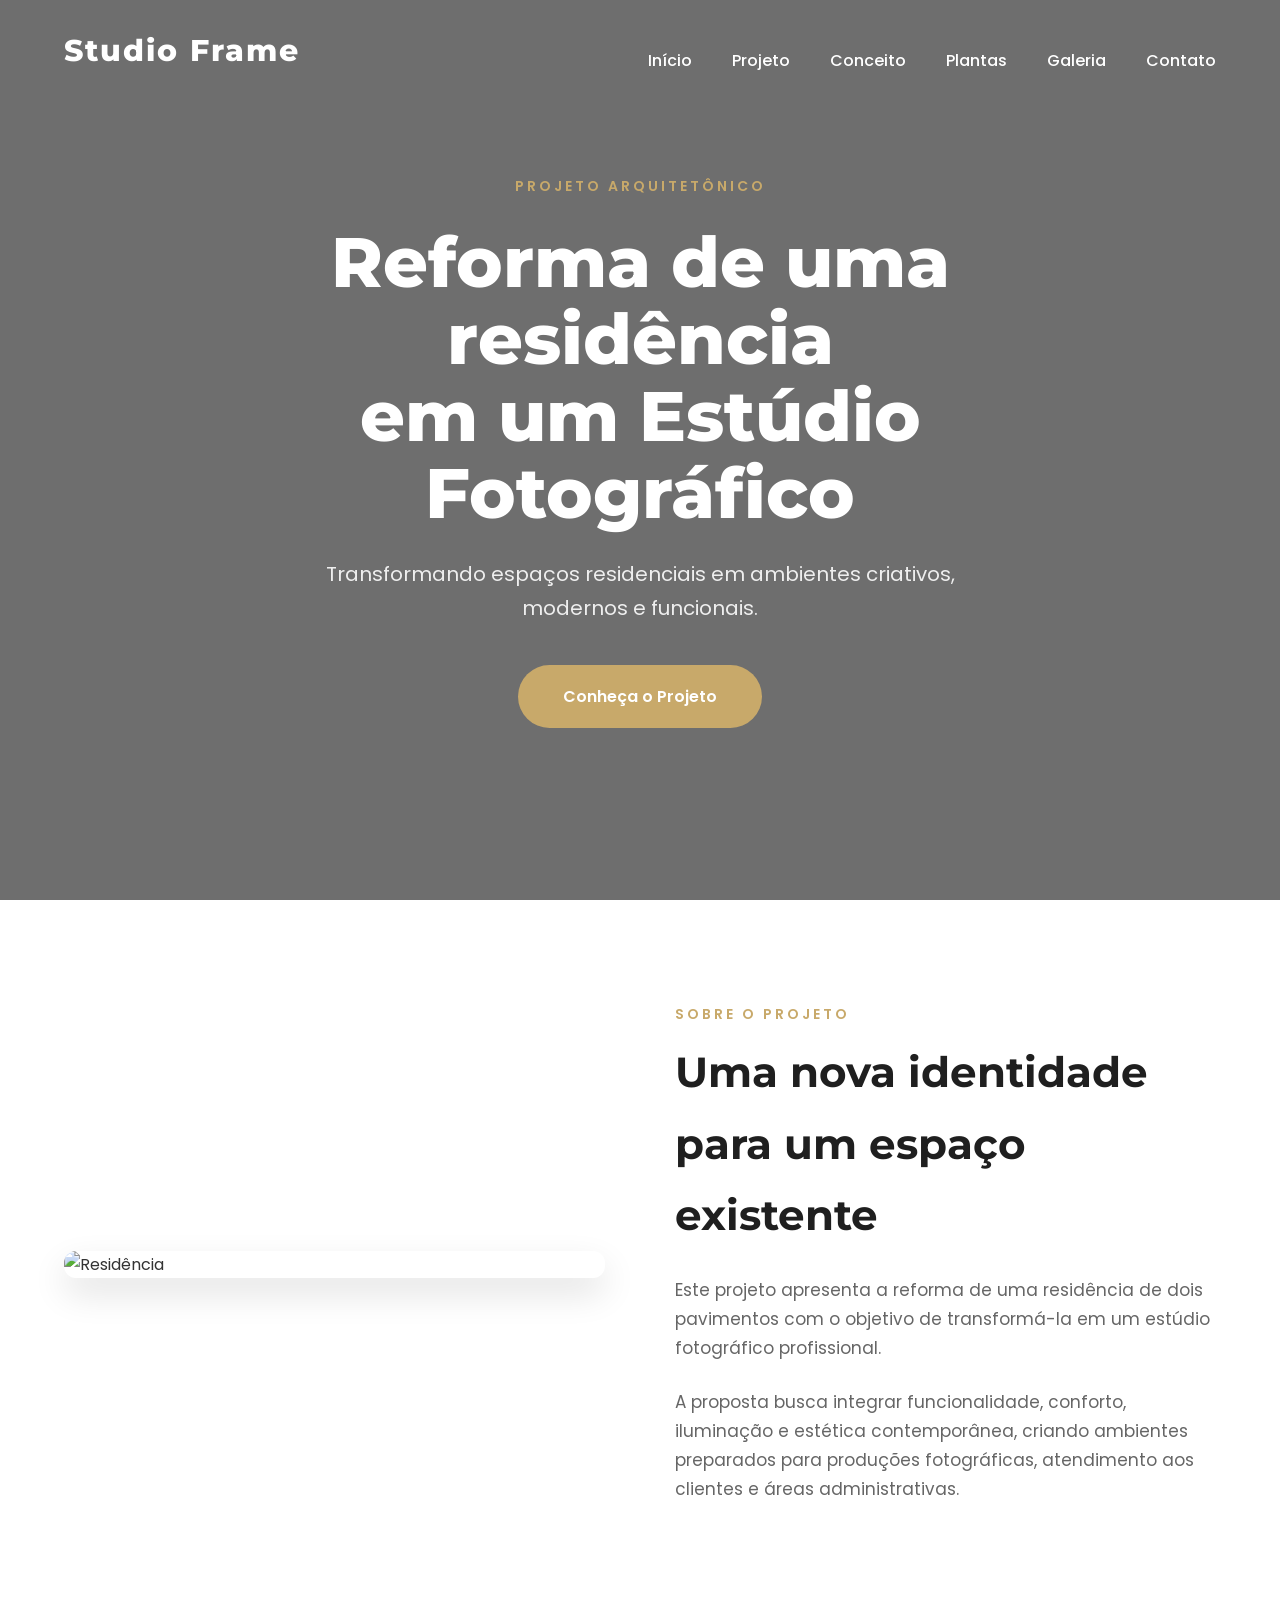
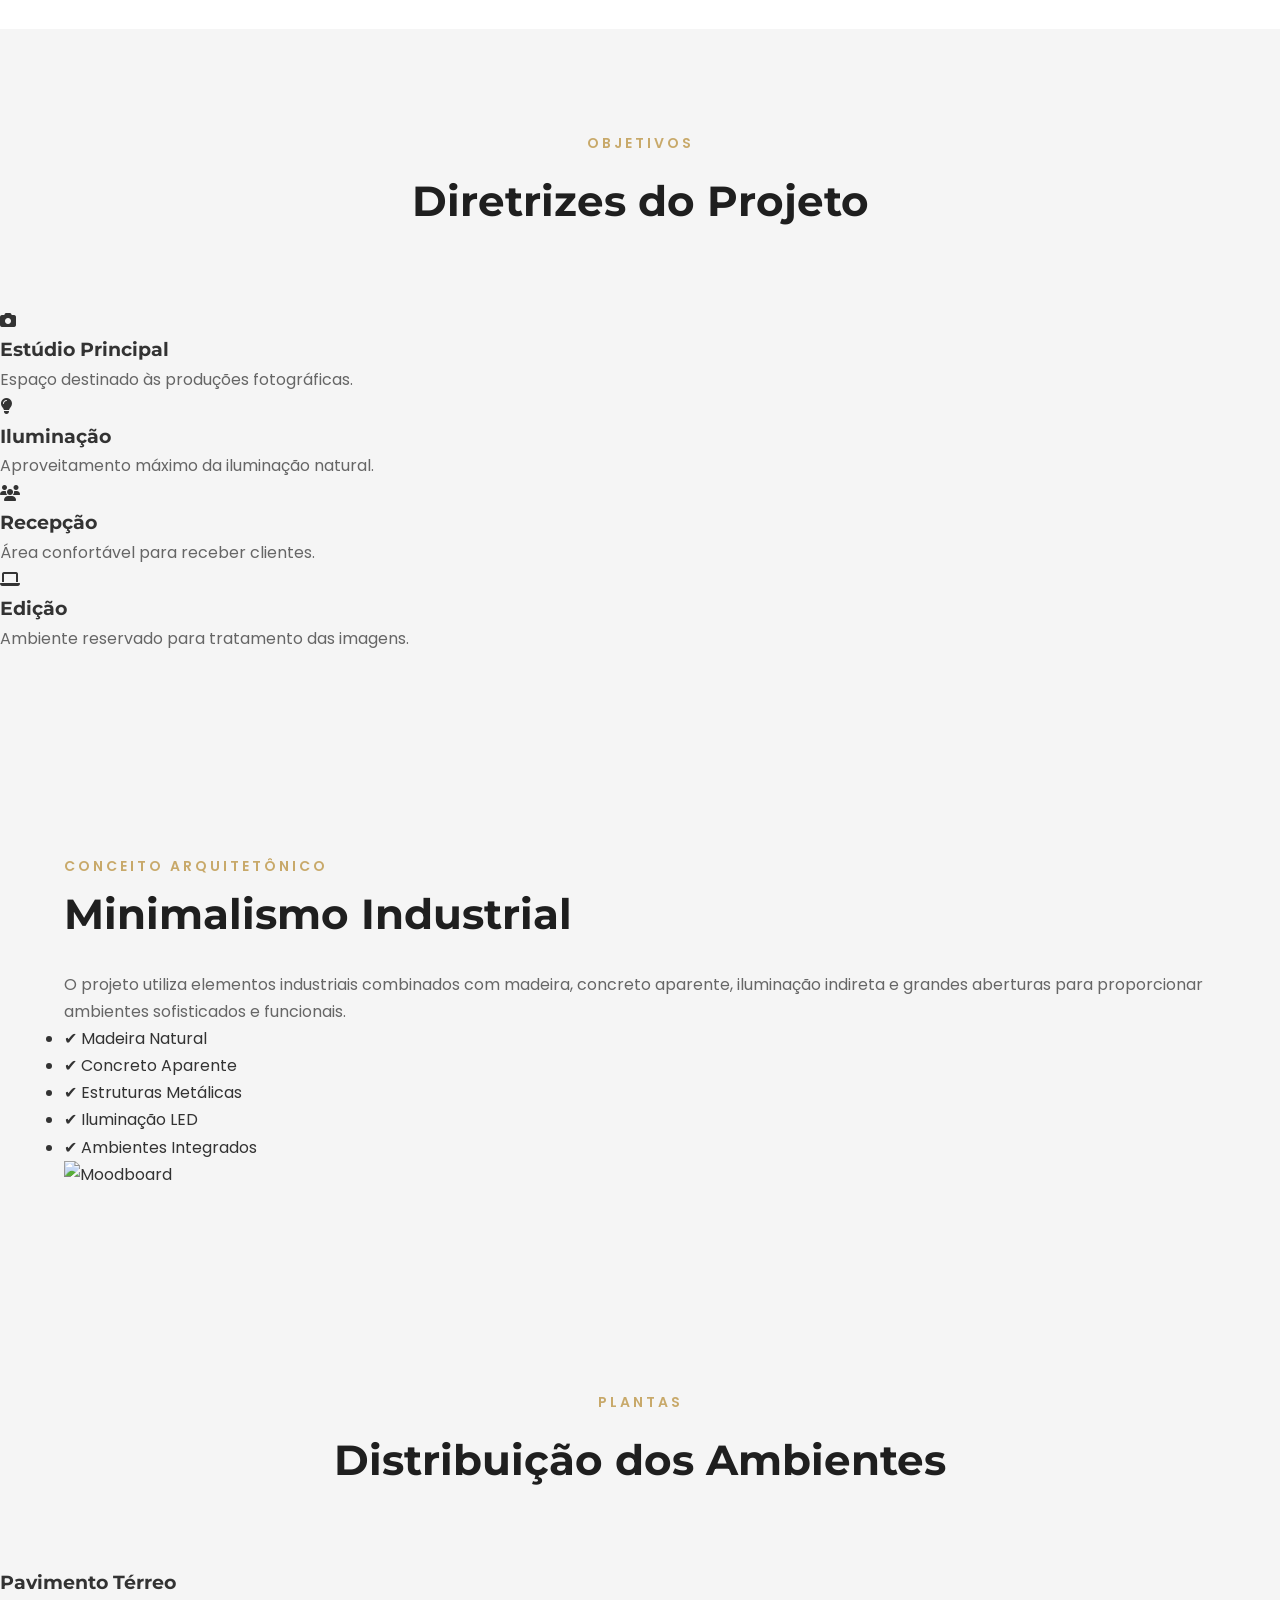
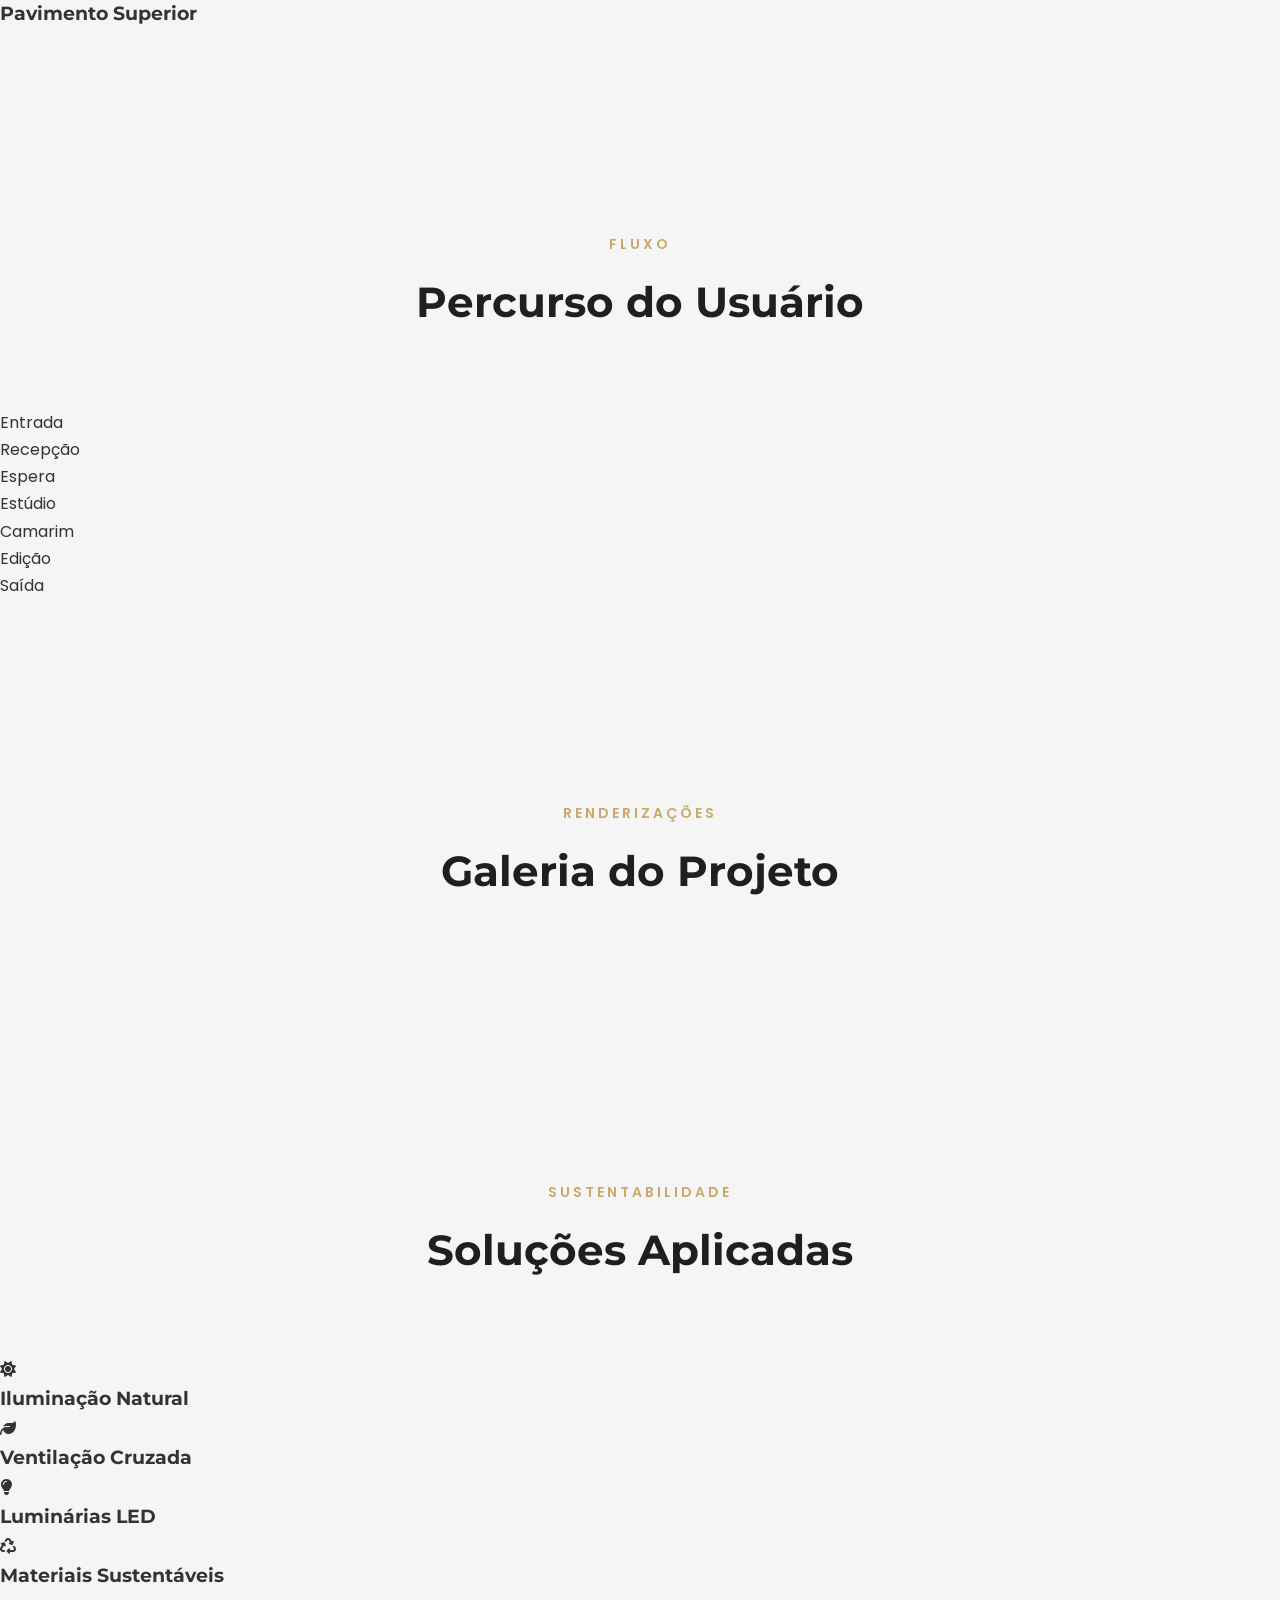
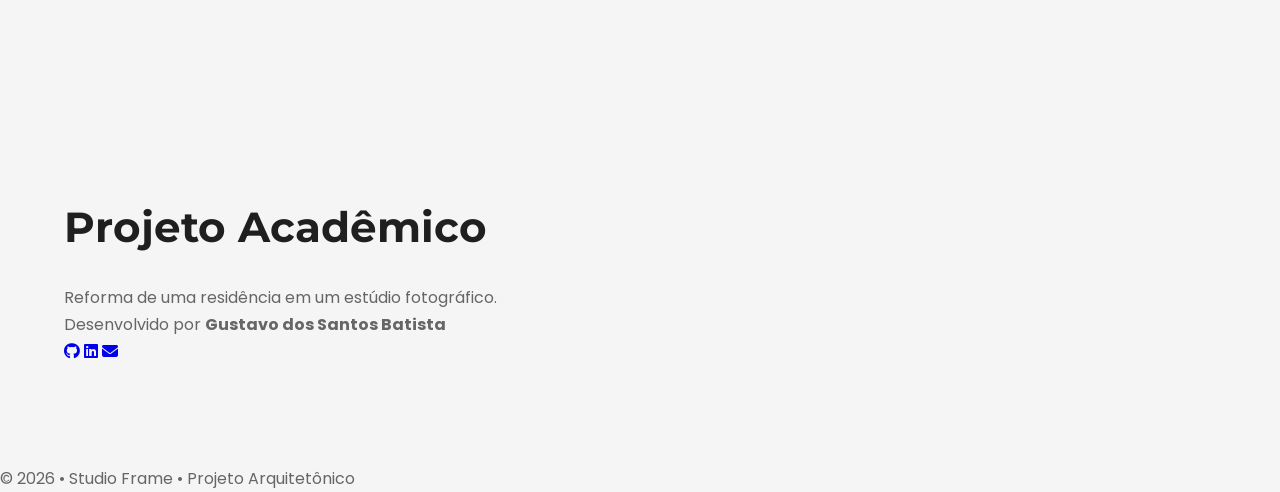
==== index.html @ b534f22b "Add arquivos" ====
<!DOCTYPE html>
<html lang="pt-BR">

<head>
    <meta charset="UTF-8">
    <meta http-equiv="X-UA-Compatible" content="IE=edge">
    <meta name="viewport" content="width=device-width, initial-scale=1.0">

    <title>Studio Frame | Projeto Arquitetônico</title>

    <!-- CSS -->
    <link rel="stylesheet" href="css/style.css">

    <!-- Google Fonts -->
    <link rel="preconnect" href="https://fonts.googleapis.com">
    <link rel="preconnect" href="https://fonts.gstatic.com" crossorigin>

    <link href="https://fonts.googleapis.com/css2?family=Montserrat:wght@400;600;700;800&family=Poppins:wght@300;400;500;600&display=swap" rel="stylesheet">

    <!-- Font Awesome -->
    <link rel="stylesheet" href="https://cdnjs.cloudflare.com/ajax/libs/font-awesome/6.5.2/css/all.min.css">
</head>

<body>

    <!-- ================= HEADER ================= -->

    <header>

        <div class="container">

            <div class="logo">
                <h2>Studio Frame</h2>
            </div>

            <nav>

                <ul>

                    <li><a href="#inicio">Início</a></li>

                    <li><a href="#sobre">Projeto</a></li>

                    <li><a href="#conceito">Conceito</a></li>

                    <li><a href="#plantas">Plantas</a></li>

                    <li><a href="#galeria">Galeria</a></li>

                    <li><a href="#contato">Contato</a></li>

                </ul>

            </nav>

        </div>

    </header>

    <!-- ================= HERO ================= -->

    <section class="hero" id="inicio">

        <div class="overlay"></div>

        <div class="hero-content">

            <span>PROJETO ARQUITETÔNICO</span>

            <h1>
                Reforma de uma residência
                <br>
                em um Estúdio Fotográfico
            </h1>

            <p>

                Transformando espaços residenciais em ambientes criativos,
                modernos e funcionais.

            </p>

            <a href="#sobre" class="btn">
                Conheça o Projeto
            </a>

        </div>

    </section>

    <!-- ================= SOBRE ================= -->

    <section class="sobre" id="sobre">

        <div class="container">

            <div class="imagem">

                <img src="img/fachada.jpg" alt="Residência">

            </div>

            <div class="texto">

                <span>Sobre o Projeto</span>

                <h2>Uma nova identidade para um espaço existente</h2>

                <p>

                    Este projeto apresenta a reforma de uma residência de dois
                    pavimentos com o objetivo de transformá-la em um estúdio
                    fotográfico profissional.

                </p>

                <p>

                    A proposta busca integrar funcionalidade, conforto,
                    iluminação e estética contemporânea, criando ambientes
                    preparados para produções fotográficas, atendimento aos
                    clientes e áreas administrativas.

                </p>

            </div>

        </div>

    </section>

    <!-- ================= OBJETIVOS ================= -->

    <section class="objetivos">

        <div class="titulo">

            <span>Objetivos</span>

            <h2>Diretrizes do Projeto</h2>

        </div>

        <div class="cards">

            <div class="card">

                <i class="fa-solid fa-camera"></i>

                <h3>Estúdio Principal</h3>

                <p>
                    Espaço destinado às produções fotográficas.
                </p>

            </div>

            <div class="card">

                <i class="fa-solid fa-lightbulb"></i>

                <h3>Iluminação</h3>

                <p>
                    Aproveitamento máximo da iluminação natural.
                </p>

            </div>

            <div class="card">

                <i class="fa-solid fa-users"></i>

                <h3>Recepção</h3>

                <p>
                    Área confortável para receber clientes.
                </p>

            </div>

            <div class="card">

                <i class="fa-solid fa-laptop"></i>

                <h3>Edição</h3>

                <p>

                    Ambiente reservado para tratamento das imagens.

                </p>

            </div>

        </div>

    </section>

    <!-- ================= CONCEITO ================= -->

    <section class="conceito" id="conceito">

        <div class="container">

            <div class="texto">

                <span>Conceito Arquitetônico</span>

                <h2>Minimalismo Industrial</h2>

                <p>

                    O projeto utiliza elementos industriais combinados com
                    madeira, concreto aparente, iluminação indireta e grandes
                    aberturas para proporcionar ambientes sofisticados e
                    funcionais.

                </p>

                <ul>

                    <li>✔ Madeira Natural</li>

                    <li>✔ Concreto Aparente</li>

                    <li>✔ Estruturas Metálicas</li>

                    <li>✔ Iluminação LED</li>

                    <li>✔ Ambientes Integrados</li>

                </ul>

            </div>

            <div class="imagem">

                <img src="img/conceito.jpg" alt="Moodboard">

            </div>

        </div>

    </section>

    <!-- ================= PLANTAS ================= -->

    <section class="plantas" id="plantas">

        <div class="titulo">

            <span>Plantas</span>

            <h2>Distribuição dos Ambientes</h2>

        </div>

        <div class="plantas-grid">

            <div class="planta">

                <img src="img/planta-terreo.png" alt="">

                <h3>Pavimento Térreo</h3>

            </div>

            <div class="planta">

                <img src="img/planta-superior.png" alt="">

                <h3>Pavimento Superior</h3>

            </div>

        </div>

    </section>

    <!-- ================= FLUXOGRAMA ================= -->

    <section class="fluxo">

        <div class="titulo">

            <span>Fluxo</span>

            <h2>Percurso do Usuário</h2>

        </div>

        <div class="timeline">

            <div>Entrada</div>

            <div>Recepção</div>

            <div>Espera</div>

            <div>Estúdio</div>

            <div>Camarim</div>

            <div>Edição</div>

            <div>Saída</div>

        </div>

    </section>

    <!-- ================= GALERIA ================= -->

    <section class="galeria" id="galeria">

        <div class="titulo">

            <span>Renderizações</span>

            <h2>Galeria do Projeto</h2>

        </div>

        <div class="grid">

            <img src="img/render1.jpg" alt="">
            <img src="img/render2.jpg" alt="">
            <img src="img/render3.jpg" alt="">
            <img src="img/render4.jpg" alt="">
            <img src="img/render5.jpg" alt="">
            <img src="img/render6.jpg" alt="">

        </div>

    </section>

    <!-- ================= SUSTENTABILIDADE ================= -->

    <section class="sustentabilidade">

        <div class="titulo">

            <span>Sustentabilidade</span>

            <h2>Soluções Aplicadas</h2>

        </div>

        <div class="cards">

            <div class="card">

                <i class="fa-solid fa-sun"></i>

                <h3>Iluminação Natural</h3>

            </div>

            <div class="card">

                <i class="fa-solid fa-leaf"></i>

                <h3>Ventilação Cruzada</h3>

            </div>

            <div class="card">

                <i class="fa-solid fa-lightbulb"></i>

                <h3>Luminárias LED</h3>

            </div>

            <div class="card">

                <i class="fa-solid fa-recycle"></i>

                <h3>Materiais Sustentáveis</h3>

            </div>

        </div>

    </section>

    <!-- ================= CONTATO ================= -->

    <section class="contato" id="contato">

        <div class="container">

            <h2>Projeto Acadêmico</h2>

            <p>

                Reforma de uma residência em um estúdio fotográfico.

            </p>

            <p>

                Desenvolvido por <strong>Gustavo dos Santos Batista</strong>

            </p>

            <div class="social">

                <a href="#"><i class="fab fa-github"></i></a>

                <a href="#"><i class="fab fa-linkedin"></i></a>

                <a href="#"><i class="fas fa-envelope"></i></a>

            </div>

        </div>

    </section>

    <!-- ================= FOOTER ================= -->

    <footer>

        <p>

            © 2026 • Studio Frame • Projeto Arquitetônico

        </p>

    </footer>

    <script src="js/script.js"></script>

</body>

</html>
---- css/style.css ----
/* ======================================================
   STUDIO FRAME
   Projeto Arquitetônico
   style.css - Parte 1
======================================================*/

/* =======================
   RESET
======================= */

*{
    margin:0;
    padding:0;
    box-sizing:border-box;
}

html{
    scroll-behavior:smooth;
}

body{
    font-family:'Poppins',sans-serif;
    background:#f5f5f5;
    color:#333;
    overflow-x:hidden;
    line-height:1.7;
}

/* =======================
   VARIÁVEIS
======================= */

:root{

    --primary:#1f1f1f;
    --secondary:#ffffff;
    --gold:#C8A96A;
    --light:#f8f8f8;
    --gray:#777;
    --shadow:0 15px 35px rgba(0,0,0,.12);

}

/* =======================
   ELEMENTOS GERAIS
======================= */

.container{
    width:90%;
    max-width:1200px;
    margin:auto;
}

section{
    padding:100px 0;
}

img{
    max-width:100%;
    display:block;
}

h1,h2,h3{
    font-family:'Montserrat',sans-serif;
}

h2{
    font-size:42px;
    color:var(--primary);
    margin-bottom:20px;
}

p{
    color:#666;
}

span{
    color:var(--gold);
    text-transform:uppercase;
    letter-spacing:3px;
    font-size:14px;
    font-weight:600;
}

/* =======================
   BOTÃO
======================= */

.btn{

    display:inline-block;
    margin-top:40px;
    padding:18px 45px;

    background:var(--gold);

    color:#fff;

    text-decoration:none;

    border-radius:40px;

    font-weight:600;

    transition:.4s;

}

.btn:hover{

    background:#b38e4d;

    transform:translateY(-5px);

}

/* =======================
   HEADER
======================= */

header{

    position:fixed;

    width:100%;

    top:0;

    left:0;

    z-index:999;

    padding:25px 0;

    transition:.4s;

}

header .container{

    display:flex;

    justify-content:space-between;

    align-items:center;

}

.logo h2{

    color:white;

    font-size:30px;

    font-weight:800;

    letter-spacing:2px;

}

/* Classe adicionada via JS */

header.scrolled{

    background:white;

    box-shadow:0 10px 30px rgba(0,0,0,.08);

    padding:15px 0;

}

header.scrolled .logo h2{

    color:#222;

}

header.scrolled nav a{

    color:#222;

}

/* =======================
   MENU
======================= */

nav ul{

    display:flex;

    list-style:none;

    gap:40px;

}

nav a{

    color:white;

    text-decoration:none;

    font-weight:500;

    transition:.3s;

    position:relative;

}

nav a::after{

    content:"";

    position:absolute;

    left:0;

    bottom:-8px;

    width:0;

    height:2px;

    background:var(--gold);

    transition:.3s;

}

nav a:hover::after{

    width:100%;

}

nav a:hover{

    color:var(--gold);

}

/* =======================
   HERO
======================= */

.hero{

    height:100vh;

    background:url("../img/hero.jpg") center center/cover no-repeat;

    position:relative;

    display:flex;

    justify-content:center;

    align-items:center;

    text-align:center;

}

.overlay{

    position:absolute;

    inset:0;

    background:rgba(0,0,0,.55);

}

.hero-content{

    position:relative;

    z-index:2;

    color:white;

    width:800px;

    max-width:90%;

}

.hero-content h1{

    font-size:70px;

    line-height:1.1;

    margin:25px 0;

    font-weight:800;

}

.hero-content p{

    color:#eee;

    font-size:20px;

    width:650px;

    max-width:100%;

    margin:auto;

}

/* =======================
   SOBRE
======================= */

.sobre{

    background:white;

}

.sobre .container{

    display:grid;

    grid-template-columns:1fr 1fr;

    gap:70px;

    align-items:center;

}

.sobre .imagem{

    overflow:hidden;

    border-radius:12px;

    box-shadow:var(--shadow);

}

.sobre img{

    transition:.5s;

}

.sobre img:hover{

    transform:scale(1.05);

}

.sobre .texto h2{

    margin-top:10px;

}

.sobre .texto p{

    margin:25px 0;

    font-size:17px;

}

/* =======================
   TÍTULOS DAS SEÇÕES
======================= */

.titulo{

    text-align:center;

    margin-bottom:70px;

}

.titulo h2{

    margin-top:10px;

}

/* =======================
   ANIMAÇÕES
======================= */

@keyframes fadeUp{

    from{

        opacity:0;

        transform:translateY(40px);

    }

    to{

        opacity:1;

        transform:translateY(0);

    }

}

.hero-content{

    animation:fadeUp 1.2s ease;

}

/* =======================
   BARRA DE ROLAGEM
======================= */

::-webkit-scrollbar{

    width:10px;

}

::-webkit-scrollbar-track{

    background:#eee;

}

::-webkit-scrollbar-thumb{

    background:var(--gold);

    border-radius:20px;

}

::-webkit-scrollbar-thumb:hover{

    background:#a78650;

}
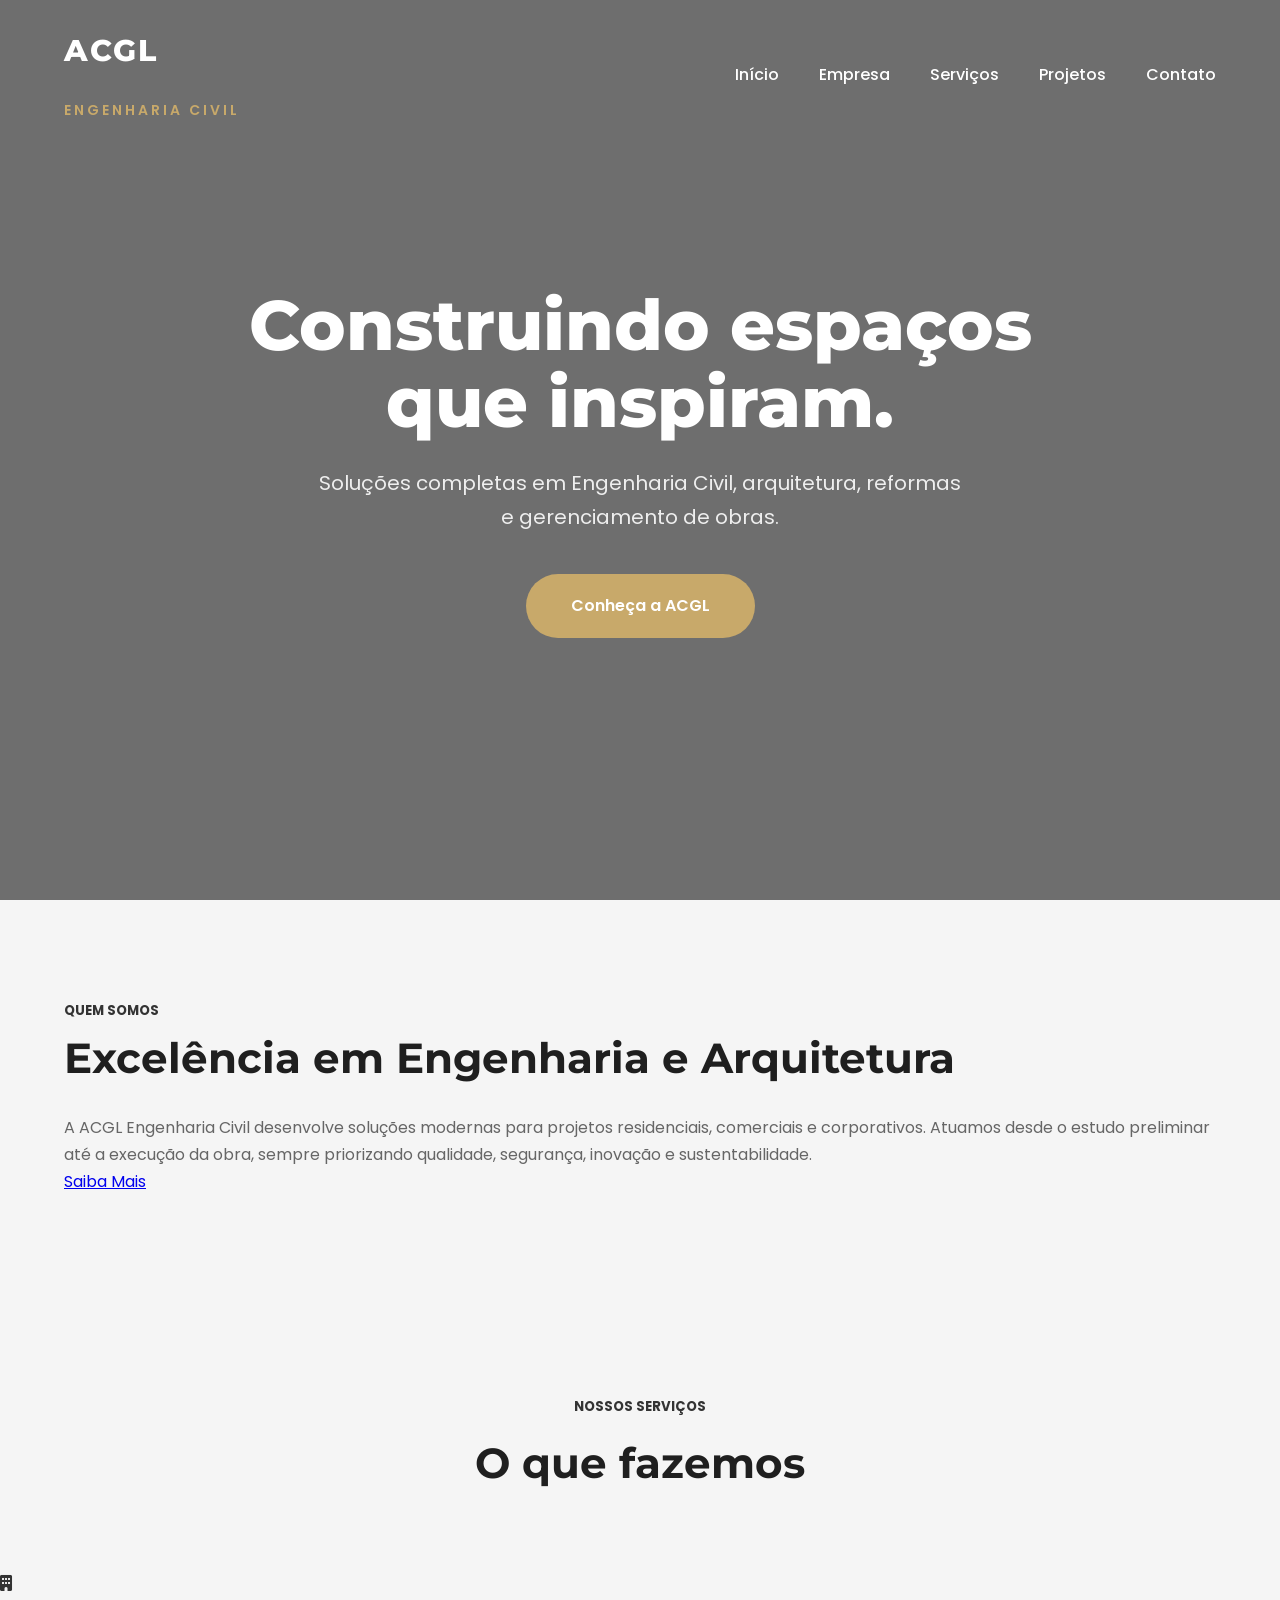
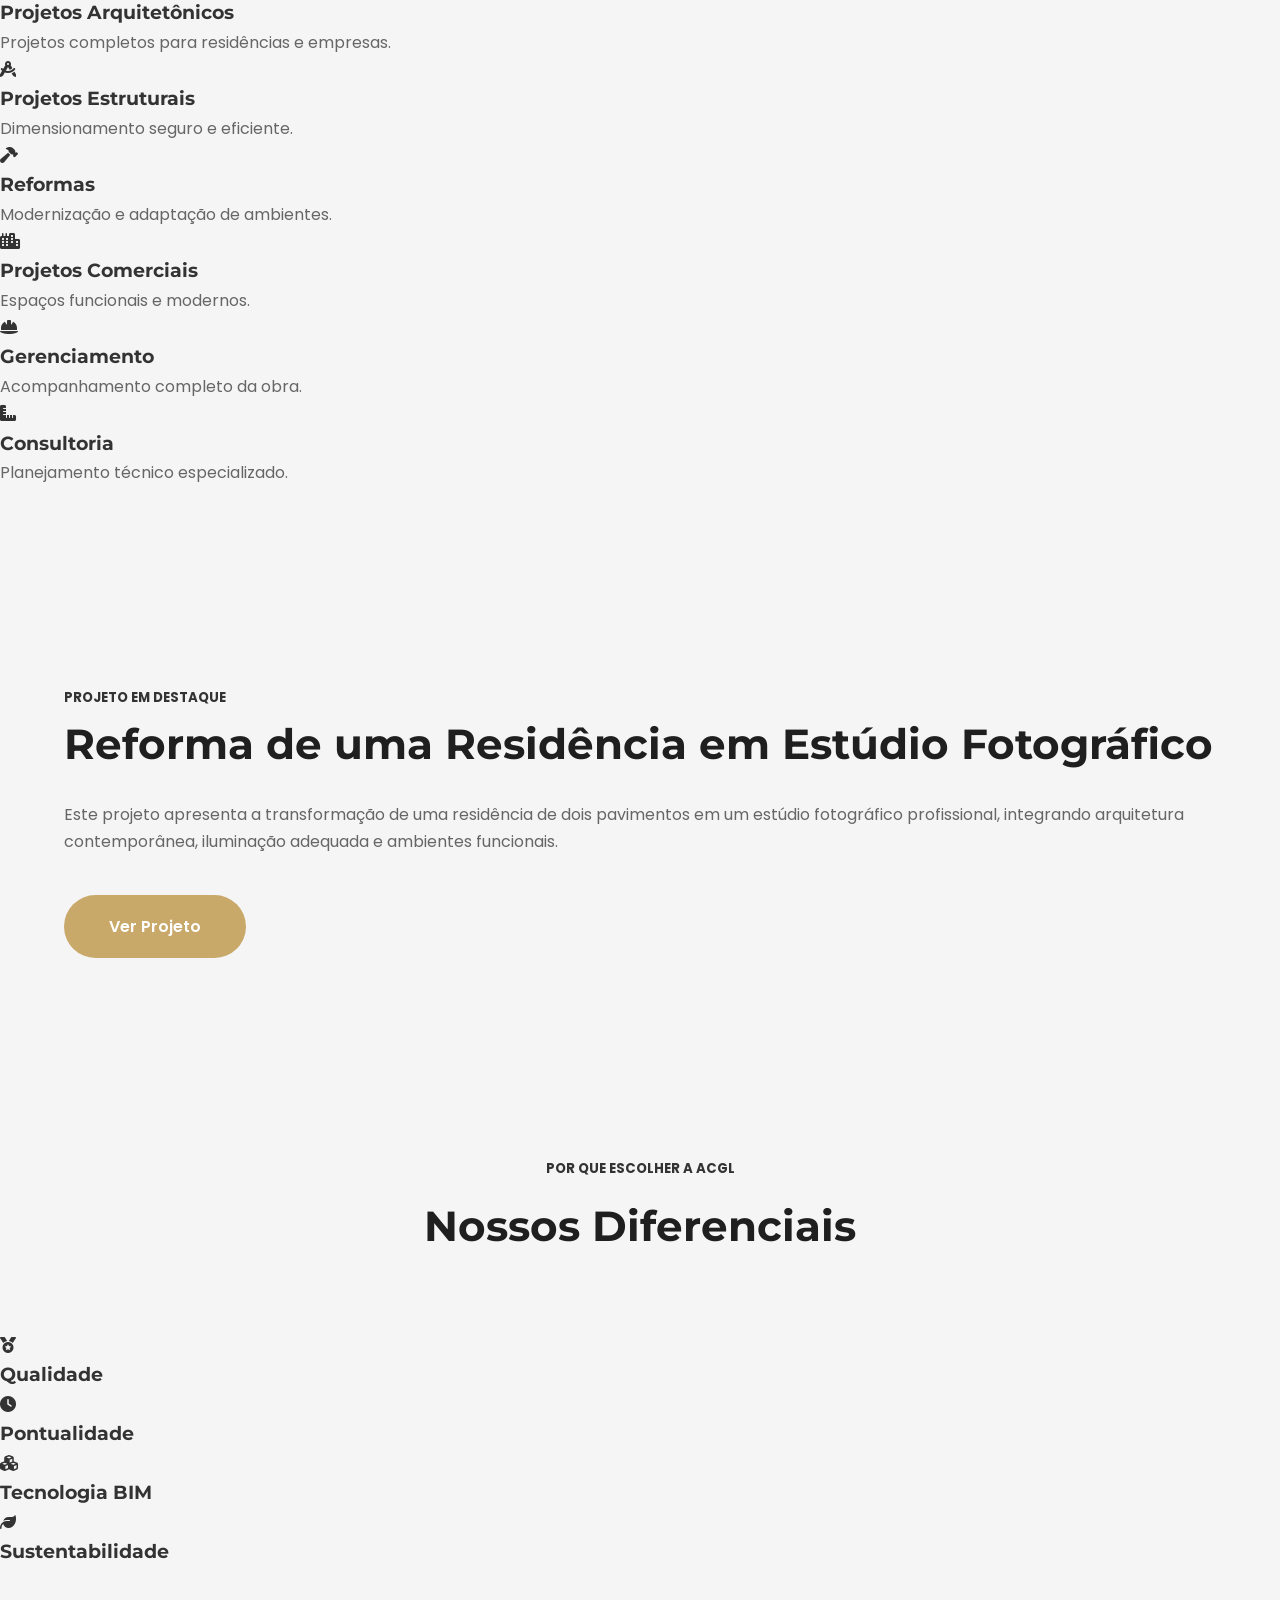
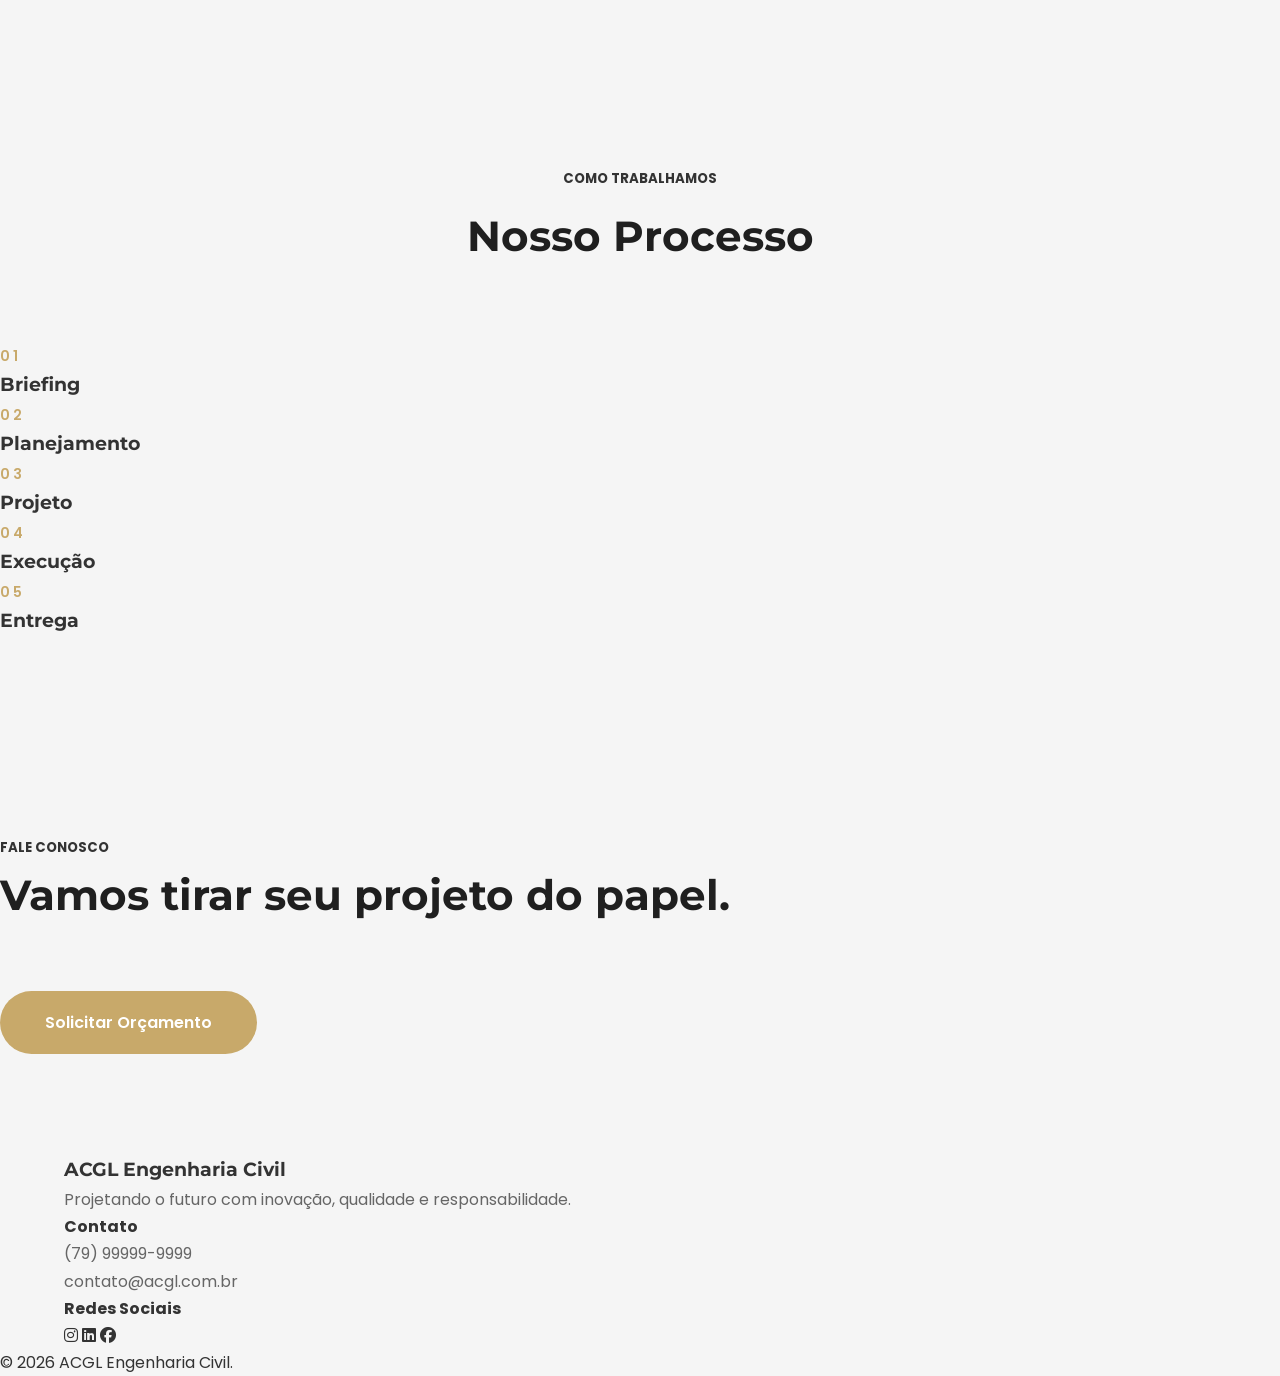
==== commit 8497b8b0: "Mudanca para eng" ====
--- a/index.html
+++ b/index.html
@@ -2,436 +2,440 @@
 <html lang="pt-BR">
 
 <head>
+
     <meta charset="UTF-8">
-    <meta http-equiv="X-UA-Compatible" content="IE=edge">
     <meta name="viewport" content="width=device-width, initial-scale=1.0">
 
-    <title>Studio Frame | Projeto Arquitetônico</title>
-
-    <!-- CSS -->
+    <title>ACGL Engenharia Civil</title>
+
     <link rel="stylesheet" href="css/style.css">
 
     <!-- Google Fonts -->
+
     <link rel="preconnect" href="https://fonts.googleapis.com">
+
     <link rel="preconnect" href="https://fonts.gstatic.com" crossorigin>
 
     <link href="https://fonts.googleapis.com/css2?family=Montserrat:wght@400;600;700;800&family=Poppins:wght@300;400;500;600&display=swap" rel="stylesheet">
 
     <!-- Font Awesome -->
-    <link rel="stylesheet" href="https://cdnjs.cloudflare.com/ajax/libs/font-awesome/6.5.2/css/all.min.css">
+
+    <link rel="stylesheet" href="https://cdnjs.cloudflare.com/ajax/libs/font-awesome/6.6.0/css/all.min.css">
+
 </head>
 
 <body>
 
-    <!-- ================= HEADER ================= -->
-
-    <header>
-
-        <div class="container">
-
-            <div class="logo">
-                <h2>Studio Frame</h2>
-            </div>
-
-            <nav>
-
-                <ul>
-
-                    <li><a href="#inicio">Início</a></li>
-
-                    <li><a href="#sobre">Projeto</a></li>
-
-                    <li><a href="#conceito">Conceito</a></li>
-
-                    <li><a href="#plantas">Plantas</a></li>
-
-                    <li><a href="#galeria">Galeria</a></li>
-
-                    <li><a href="#contato">Contato</a></li>
-
-                </ul>
-
-            </nav>
+<!--================ HEADER ================-->
+
+<header>
+
+    <div class="container">
+
+        <div class="logo">
+
+            <h2>ACGL</h2>
+
+            <span>Engenharia Civil</span>
 
         </div>
 
-    </header>
-
-    <!-- ================= HERO ================= -->
-
-    <section class="hero" id="inicio">
-
-        <div class="overlay"></div>
-
-        <div class="hero-content">
-
-            <span>PROJETO ARQUITETÔNICO</span>
-
-            <h1>
-                Reforma de uma residência
-                <br>
-                em um Estúdio Fotográfico
-            </h1>
-
-            <p>
-
-                Transformando espaços residenciais em ambientes criativos,
-                modernos e funcionais.
-
-            </p>
-
-            <a href="#sobre" class="btn">
-                Conheça o Projeto
-            </a>
-
-        </div>
-
-    </section>
-
-    <!-- ================= SOBRE ================= -->
-
-    <section class="sobre" id="sobre">
-
-        <div class="container">
-
-            <div class="imagem">
-
-                <img src="img/fachada.jpg" alt="Residência">
-
-            </div>
-
-            <div class="texto">
-
-                <span>Sobre o Projeto</span>
-
-                <h2>Uma nova identidade para um espaço existente</h2>
-
-                <p>
-
-                    Este projeto apresenta a reforma de uma residência de dois
-                    pavimentos com o objetivo de transformá-la em um estúdio
-                    fotográfico profissional.
-
-                </p>
-
-                <p>
-
-                    A proposta busca integrar funcionalidade, conforto,
-                    iluminação e estética contemporânea, criando ambientes
-                    preparados para produções fotográficas, atendimento aos
-                    clientes e áreas administrativas.
-
-                </p>
-
-            </div>
-
-        </div>
-
-    </section>
-
-    <!-- ================= OBJETIVOS ================= -->
-
-    <section class="objetivos">
-
-        <div class="titulo">
-
-            <span>Objetivos</span>
-
-            <h2>Diretrizes do Projeto</h2>
-
-        </div>
-
-        <div class="cards">
-
-            <div class="card">
-
-                <i class="fa-solid fa-camera"></i>
-
-                <h3>Estúdio Principal</h3>
-
-                <p>
-                    Espaço destinado às produções fotográficas.
-                </p>
-
-            </div>
-
-            <div class="card">
-
-                <i class="fa-solid fa-lightbulb"></i>
-
-                <h3>Iluminação</h3>
-
-                <p>
-                    Aproveitamento máximo da iluminação natural.
-                </p>
-
-            </div>
-
-            <div class="card">
-
-                <i class="fa-solid fa-users"></i>
-
-                <h3>Recepção</h3>
-
-                <p>
-                    Área confortável para receber clientes.
-                </p>
-
-            </div>
-
-            <div class="card">
-
-                <i class="fa-solid fa-laptop"></i>
-
-                <h3>Edição</h3>
-
-                <p>
-
-                    Ambiente reservado para tratamento das imagens.
-
-                </p>
-
-            </div>
-
-        </div>
-
-    </section>
-
-    <!-- ================= CONCEITO ================= -->
-
-    <section class="conceito" id="conceito">
-
-        <div class="container">
-
-            <div class="texto">
-
-                <span>Conceito Arquitetônico</span>
-
-                <h2>Minimalismo Industrial</h2>
-
-                <p>
-
-                    O projeto utiliza elementos industriais combinados com
-                    madeira, concreto aparente, iluminação indireta e grandes
-                    aberturas para proporcionar ambientes sofisticados e
-                    funcionais.
-
-                </p>
-
-                <ul>
-
-                    <li>✔ Madeira Natural</li>
-
-                    <li>✔ Concreto Aparente</li>
-
-                    <li>✔ Estruturas Metálicas</li>
-
-                    <li>✔ Iluminação LED</li>
-
-                    <li>✔ Ambientes Integrados</li>
-
-                </ul>
-
-            </div>
-
-            <div class="imagem">
-
-                <img src="img/conceito.jpg" alt="Moodboard">
-
-            </div>
-
-        </div>
-
-    </section>
-
-    <!-- ================= PLANTAS ================= -->
-
-    <section class="plantas" id="plantas">
-
-        <div class="titulo">
-
-            <span>Plantas</span>
-
-            <h2>Distribuição dos Ambientes</h2>
-
-        </div>
-
-        <div class="plantas-grid">
-
-            <div class="planta">
-
-                <img src="img/planta-terreo.png" alt="">
-
-                <h3>Pavimento Térreo</h3>
-
-            </div>
-
-            <div class="planta">
-
-                <img src="img/planta-superior.png" alt="">
-
-                <h3>Pavimento Superior</h3>
-
-            </div>
-
-        </div>
-
-    </section>
-
-    <!-- ================= FLUXOGRAMA ================= -->
-
-    <section class="fluxo">
-
-        <div class="titulo">
-
-            <span>Fluxo</span>
-
-            <h2>Percurso do Usuário</h2>
-
-        </div>
-
-        <div class="timeline">
-
-            <div>Entrada</div>
-
-            <div>Recepção</div>
-
-            <div>Espera</div>
-
-            <div>Estúdio</div>
-
-            <div>Camarim</div>
-
-            <div>Edição</div>
-
-            <div>Saída</div>
-
-        </div>
-
-    </section>
-
-    <!-- ================= GALERIA ================= -->
-
-    <section class="galeria" id="galeria">
-
-        <div class="titulo">
-
-            <span>Renderizações</span>
-
-            <h2>Galeria do Projeto</h2>
-
-        </div>
-
-        <div class="grid">
-
-            <img src="img/render1.jpg" alt="">
-            <img src="img/render2.jpg" alt="">
-            <img src="img/render3.jpg" alt="">
-            <img src="img/render4.jpg" alt="">
-            <img src="img/render5.jpg" alt="">
-            <img src="img/render6.jpg" alt="">
-
-        </div>
-
-    </section>
-
-    <!-- ================= SUSTENTABILIDADE ================= -->
-
-    <section class="sustentabilidade">
-
-        <div class="titulo">
-
-            <span>Sustentabilidade</span>
-
-            <h2>Soluções Aplicadas</h2>
-
-        </div>
-
-        <div class="cards">
-
-            <div class="card">
-
-                <i class="fa-solid fa-sun"></i>
-
-                <h3>Iluminação Natural</h3>
-
-            </div>
-
-            <div class="card">
-
-                <i class="fa-solid fa-leaf"></i>
-
-                <h3>Ventilação Cruzada</h3>
-
-            </div>
-
-            <div class="card">
-
-                <i class="fa-solid fa-lightbulb"></i>
-
-                <h3>Luminárias LED</h3>
-
-            </div>
-
-            <div class="card">
-
-                <i class="fa-solid fa-recycle"></i>
-
-                <h3>Materiais Sustentáveis</h3>
-
-            </div>
-
-        </div>
-
-    </section>
-
-    <!-- ================= CONTATO ================= -->
-
-    <section class="contato" id="contato">
-
-        <div class="container">
-
-            <h2>Projeto Acadêmico</h2>
-
-            <p>
-
-                Reforma de uma residência em um estúdio fotográfico.
-
-            </p>
-
-            <p>
-
-                Desenvolvido por <strong>Gustavo dos Santos Batista</strong>
-
-            </p>
-
-            <div class="social">
-
-                <a href="#"><i class="fab fa-github"></i></a>
-
-                <a href="#"><i class="fab fa-linkedin"></i></a>
-
-                <a href="#"><i class="fas fa-envelope"></i></a>
-
-            </div>
-
-        </div>
-
-    </section>
-
-    <!-- ================= FOOTER ================= -->
-
-    <footer>
+        <nav>
+
+            <ul>
+
+                <li><a href="#inicio">Início</a></li>
+
+                <li><a href="#empresa">Empresa</a></li>
+
+                <li><a href="#servicos">Serviços</a></li>
+
+                <li><a href="#projetos">Projetos</a></li>
+
+                <li><a href="#contato">Contato</a></li>
+
+            </ul>
+
+        </nav>
+
+    </div>
+
+</header>
+
+<!--================ HERO ================-->
+
+<section class="hero" id="inicio">
+
+    <div class="overlay"></div>
+
+    <div class="hero-content">
+
+        <h1>
+
+            Construindo espaços que inspiram.
+
+        </h1>
 
         <p>
 
-            © 2026 • Studio Frame • Projeto Arquitetônico
+            Soluções completas em Engenharia Civil,
+            arquitetura, reformas e gerenciamento de obras.
 
         </p>
 
-    </footer>
-
-    <script src="js/script.js"></script>
+        <a href="#empresa" class="btn">
+
+            Conheça a ACGL
+
+        </a>
+
+    </div>
+
+</section>
+
+<!--================ EMPRESA ================-->
+
+<section class="empresa" id="empresa">
+
+<div class="container">
+
+<div class="empresa-img">
+
+<img src="img/empresa.jpg" alt="">
+
+</div>
+
+<div class="empresa-texto">
+
+<h5>QUEM SOMOS</h5>
+
+<h2>
+
+Excelência em Engenharia e Arquitetura
+
+</h2>
+
+<p>
+
+A ACGL Engenharia Civil desenvolve soluções modernas para
+projetos residenciais, comerciais e corporativos.
+
+Atuamos desde o estudo preliminar até a execução da obra,
+sempre priorizando qualidade, segurança, inovação e
+sustentabilidade.
+
+</p>
+
+<a href="#" class="btn2">
+
+Saiba Mais
+
+</a>
+
+</div>
+
+</div>
+
+</section>
+
+<!--================ SERVIÇOS ================-->
+
+<section class="servicos" id="servicos">
+
+<div class="titulo">
+
+<h5>NOSSOS SERVIÇOS</h5>
+
+<h2>O que fazemos</h2>
+
+</div>
+
+<div class="cards">
+
+<div class="card">
+
+<i class="fa-solid fa-building"></i>
+
+<h3>Projetos Arquitetônicos</h3>
+
+<p>Projetos completos para residências e empresas.</p>
+
+</div>
+
+<div class="card">
+
+<i class="fa-solid fa-compass-drafting"></i>
+
+<h3>Projetos Estruturais</h3>
+
+<p>Dimensionamento seguro e eficiente.</p>
+
+</div>
+
+<div class="card">
+
+<i class="fa-solid fa-hammer"></i>
+
+<h3>Reformas</h3>
+
+<p>Modernização e adaptação de ambientes.</p>
+
+</div>
+
+<div class="card">
+
+<i class="fa-solid fa-city"></i>
+
+<h3>Projetos Comerciais</h3>
+
+<p>Espaços funcionais e modernos.</p>
+
+</div>
+
+<div class="card">
+
+<i class="fa-solid fa-helmet-safety"></i>
+
+<h3>Gerenciamento</h3>
+
+<p>Acompanhamento completo da obra.</p>
+
+</div>
+
+<div class="card">
+
+<i class="fa-solid fa-ruler-combined"></i>
+
+<h3>Consultoria</h3>
+
+<p>Planejamento técnico especializado.</p>
+
+</div>
+
+</div>
+
+</section>
+
+<!--================ PROJETO DESTAQUE ================-->
+
+<section class="destaque" id="projetos">
+
+<div class="container">
+
+<div class="texto">
+
+<h5>PROJETO EM DESTAQUE</h5>
+
+<h2>
+
+Reforma de uma Residência
+em Estúdio Fotográfico
+
+</h2>
+
+<p>
+
+Este projeto apresenta a transformação de uma residência de
+dois pavimentos em um estúdio fotográfico profissional,
+integrando arquitetura contemporânea, iluminação adequada e
+ambientes funcionais.
+
+</p>
+
+<a href="projeto-studio.html" class="btn">
+
+Ver Projeto
+
+</a>
+
+</div>
+
+<div class="imagem">
+
+<img src="img/studio.jpg" alt="">
+
+</div>
+
+</div>
+
+</section>
+
+<!--================ DIFERENCIAIS ================-->
+
+<section class="diferenciais">
+
+<div class="titulo">
+
+<h5>POR QUE ESCOLHER A ACGL</h5>
+
+<h2>Nossos Diferenciais</h2>
+
+</div>
+
+<div class="cards">
+
+<div class="item">
+
+<i class="fa-solid fa-medal"></i>
+
+<h3>Qualidade</h3>
+
+</div>
+
+<div class="item">
+
+<i class="fa-solid fa-clock"></i>
+
+<h3>Pontualidade</h3>
+
+</div>
+
+<div class="item">
+
+<i class="fa-solid fa-cubes"></i>
+
+<h3>Tecnologia BIM</h3>
+
+</div>
+
+<div class="item">
+
+<i class="fa-solid fa-leaf"></i>
+
+<h3>Sustentabilidade</h3>
+
+</div>
+
+</div>
+
+</section>
+
+<!--================ PROCESSO ================-->
+
+<section class="processo">
+
+<div class="titulo">
+
+<h5>COMO TRABALHAMOS</h5>
+
+<h2>Nosso Processo</h2>
+
+</div>
+
+<div class="linha">
+
+<div class="etapa">
+
+<span>01</span>
+
+<h3>Briefing</h3>
+
+</div>
+
+<div class="etapa">
+
+<span>02</span>
+
+<h3>Planejamento</h3>
+
+</div>
+
+<div class="etapa">
+
+<span>03</span>
+
+<h3>Projeto</h3>
+
+</div>
+
+<div class="etapa">
+
+<span>04</span>
+
+<h3>Execução</h3>
+
+</div>
+
+<div class="etapa">
+
+<span>05</span>
+
+<h3>Entrega</h3>
+
+</div>
+
+</div>
+
+</section>
+
+<!--================ CONTATO ================-->
+
+<section class="contato" id="contato">
+
+<h5>FALE CONOSCO</h5>
+
+<h2>Vamos tirar seu projeto do papel.</h2>
+
+<a href="#" class="btn">
+
+Solicitar Orçamento
+
+</a>
+
+</section>
+
+<!--================ FOOTER ================-->
+
+<footer>
+
+<div class="container">
+
+<div>
+
+<h3>ACGL Engenharia Civil</h3>
+
+<p>
+
+Projetando o futuro com inovação,
+qualidade e responsabilidade.
+
+</p>
+
+</div>
+
+<div>
+
+<h4>Contato</h4>
+
+<p>(79) 99999-9999</p>
+
+<p>contato@acgl.com.br</p>
+
+</div>
+
+<div>
+
+<h4>Redes Sociais</h4>
+
+<i class="fab fa-instagram"></i>
+
+<i class="fab fa-linkedin"></i>
+
+<i class="fab fa-facebook"></i>
+
+</div>
+
+</div>
+
+<div class="copy">
+
+© 2026 ACGL Engenharia Civil.
+
+</div>
+
+</footer>
+
+<script src="js/script.js"></script>
 
 </body>
 
--- a/css/style.css
+++ b/css/style.css
@@ -448,4 +448,332 @@
 
     background:#a78650;
 
+}
+/* ======================================================
+   STYLE.CSS - PARTE 2
+   Objetivos | Conceito | Plantas | Fluxograma
+======================================================*/
+
+/* =======================
+   OBJETIVOS
+======================= */
+
+.objetivos{
+    background:#f8f8f8;
+}
+
+.objetivos .cards{
+    width:90%;
+    max-width:1200px;
+    margin:auto;
+
+    display:grid;
+    grid-template-columns:repeat(4,1fr);
+    gap:30px;
+}
+
+.objetivos .card{
+
+    background:#fff;
+
+    padding:45px 30px;
+
+    text-align:center;
+
+    border-radius:15px;
+
+    transition:.4s;
+
+    box-shadow:0 8px 25px rgba(0,0,0,.06);
+
+}
+
+.objetivos .card:hover{
+
+    transform:translateY(-12px);
+
+    box-shadow:0 20px 40px rgba(0,0,0,.12);
+
+}
+
+.objetivos .card i{
+
+    font-size:55px;
+
+    color:var(--gold);
+
+    margin-bottom:25px;
+
+}
+
+.objetivos .card h3{
+
+    font-size:24px;
+
+    margin-bottom:15px;
+
+    color:var(--primary);
+
+}
+
+.objetivos .card p{
+
+    color:#777;
+
+    font-size:16px;
+
+}
+
+/* =======================
+   CONCEITO
+======================= */
+
+.conceito{
+
+    background:white;
+
+}
+
+.conceito .container{
+
+    display:grid;
+
+    grid-template-columns:1fr 1fr;
+
+    gap:70px;
+
+    align-items:center;
+
+}
+
+.conceito .imagem{
+
+    border-radius:15px;
+
+    overflow:hidden;
+
+    box-shadow:var(--shadow);
+
+}
+
+.conceito .imagem img{
+
+    transition:.5s;
+
+}
+
+.conceito .imagem:hover img{
+
+    transform:scale(1.06);
+
+}
+
+.conceito .texto h2{
+
+    margin:15px 0 25px;
+
+}
+
+.conceito .texto p{
+
+    margin-bottom:30px;
+
+    font-size:17px;
+
+}
+
+.conceito ul{
+
+    list-style:none;
+
+}
+
+.conceito ul li{
+
+    margin:18px 0;
+
+    font-size:17px;
+
+    color:#555;
+
+    padding-left:15px;
+
+    border-left:4px solid var(--gold);
+
+}
+
+/* =======================
+   PLANTAS
+======================= */
+
+.plantas{
+
+    background:#f4f4f4;
+
+}
+
+.plantas-grid{
+
+    width:90%;
+
+    max-width:1200px;
+
+    margin:auto;
+
+    display:grid;
+
+    grid-template-columns:repeat(2,1fr);
+
+    gap:40px;
+
+}
+
+.planta{
+
+    background:white;
+
+    border-radius:15px;
+
+    overflow:hidden;
+
+    box-shadow:0 10px 30px rgba(0,0,0,.08);
+
+    transition:.4s;
+
+}
+
+.planta:hover{
+
+    transform:translateY(-10px);
+
+}
+
+.planta img{
+
+    width:100%;
+
+    height:500px;
+
+    object-fit:cover;
+
+    transition:.5s;
+
+}
+
+.planta:hover img{
+
+    transform:scale(1.03);
+
+}
+
+.planta h3{
+
+    text-align:center;
+
+    padding:25px;
+
+    background:white;
+
+    color:var(--primary);
+
+    font-size:24px;
+
+}
+
+/* =======================
+   FLUXOGRAMA
+======================= */
+
+.fluxo{
+
+    background:white;
+
+}
+
+.timeline{
+
+    width:90%;
+
+    max-width:1200px;
+
+    margin:auto;
+
+    display:flex;
+
+    justify-content:space-between;
+
+    align-items:center;
+
+    gap:20px;
+
+    flex-wrap:wrap;
+
+}
+
+.timeline div{
+
+    flex:1;
+
+    min-width:140px;
+
+    background:#fff;
+
+    padding:35px 20px;
+
+    text-align:center;
+
+    border-radius:12px;
+
+    font-weight:600;
+
+    color:#333;
+
+    box-shadow:0 10px 25px rgba(0,0,0,.08);
+
+    position:relative;
+
+    transition:.4s;
+
+}
+
+.timeline div:hover{
+
+    background:var(--gold);
+
+    color:white;
+
+    transform:translateY(-8px);
+
+}
+
+.timeline div:not(:last-child)::after{
+
+    content:"➜";
+
+    position:absolute;
+
+    right:-22px;
+
+    top:50%;
+
+    transform:translateY(-50%);
+
+    font-size:22px;
+
+    color:var(--gold);
+
+}
+
+/* =======================
+   EFEITOS
+======================= */
+
+.card,
+.planta,
+.timeline div{
+
+    opacity:1;
+
+    transition:all .4s ease;
+
 }
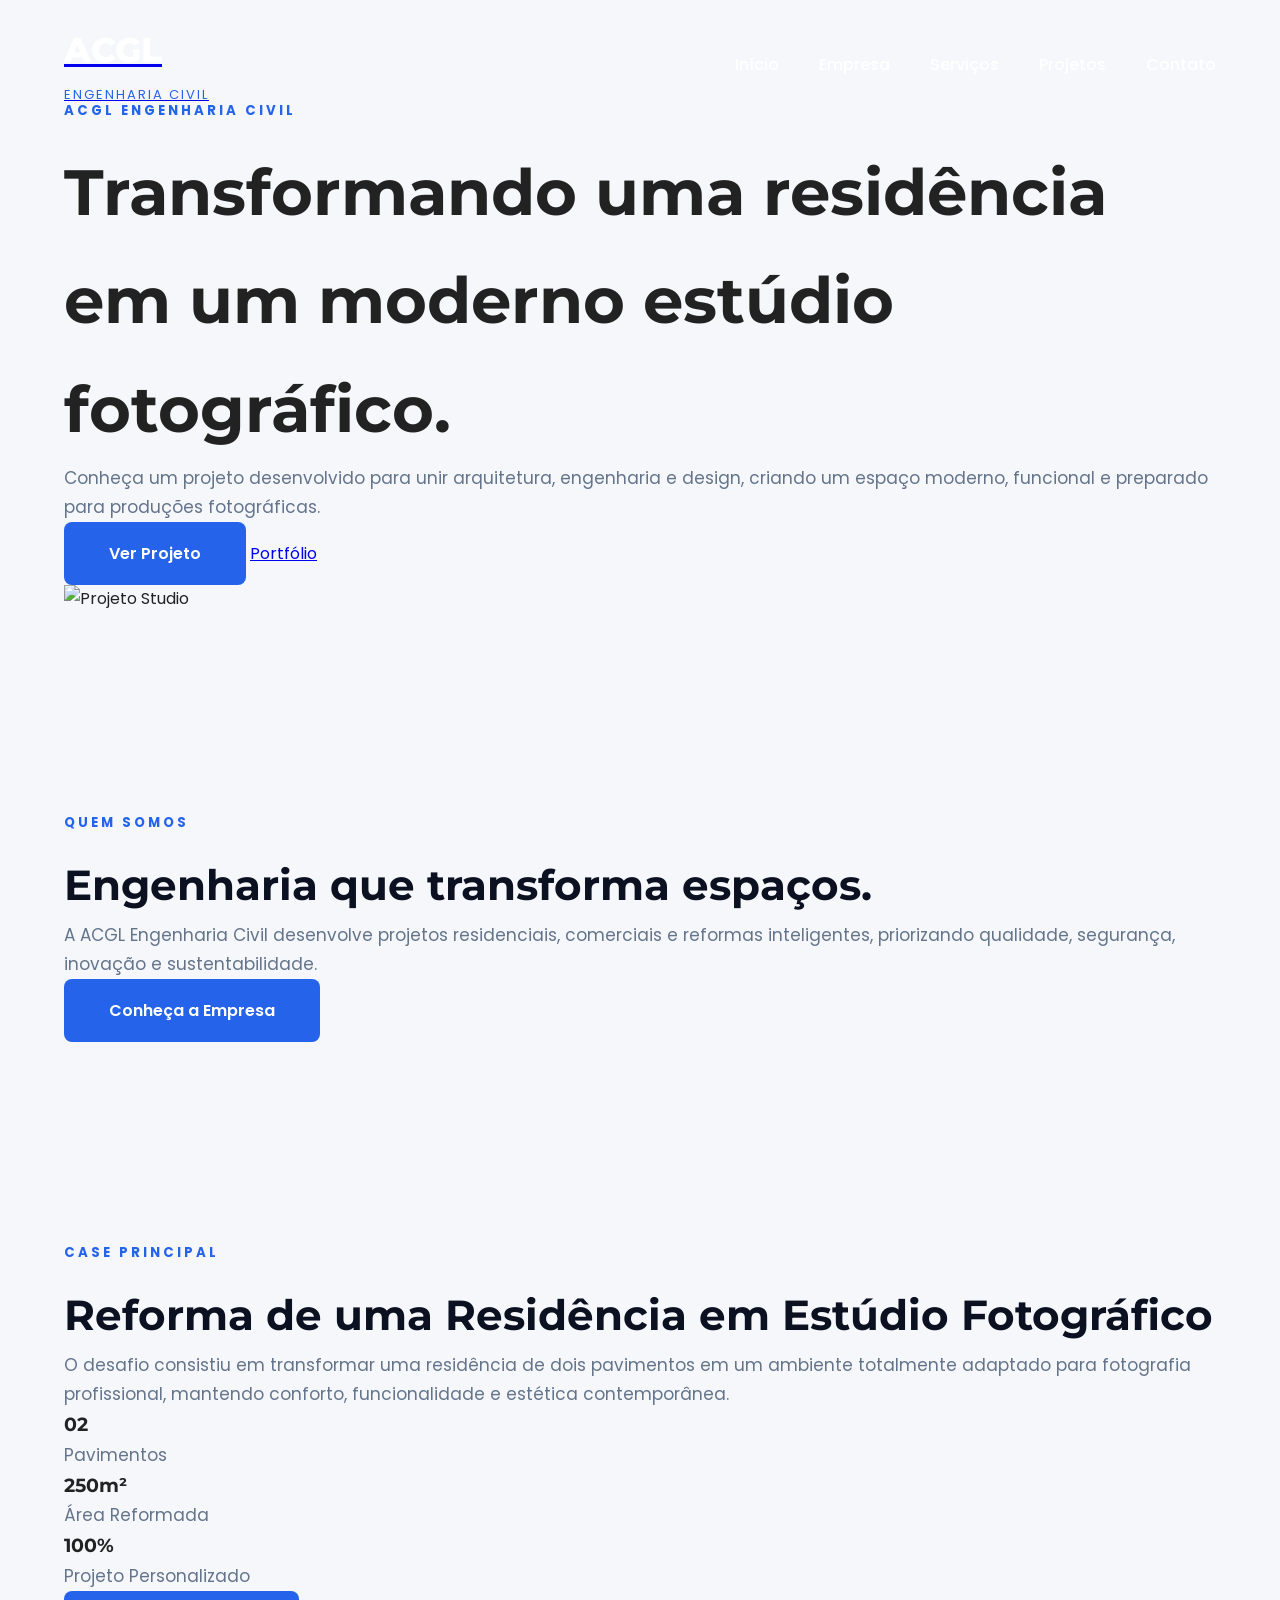
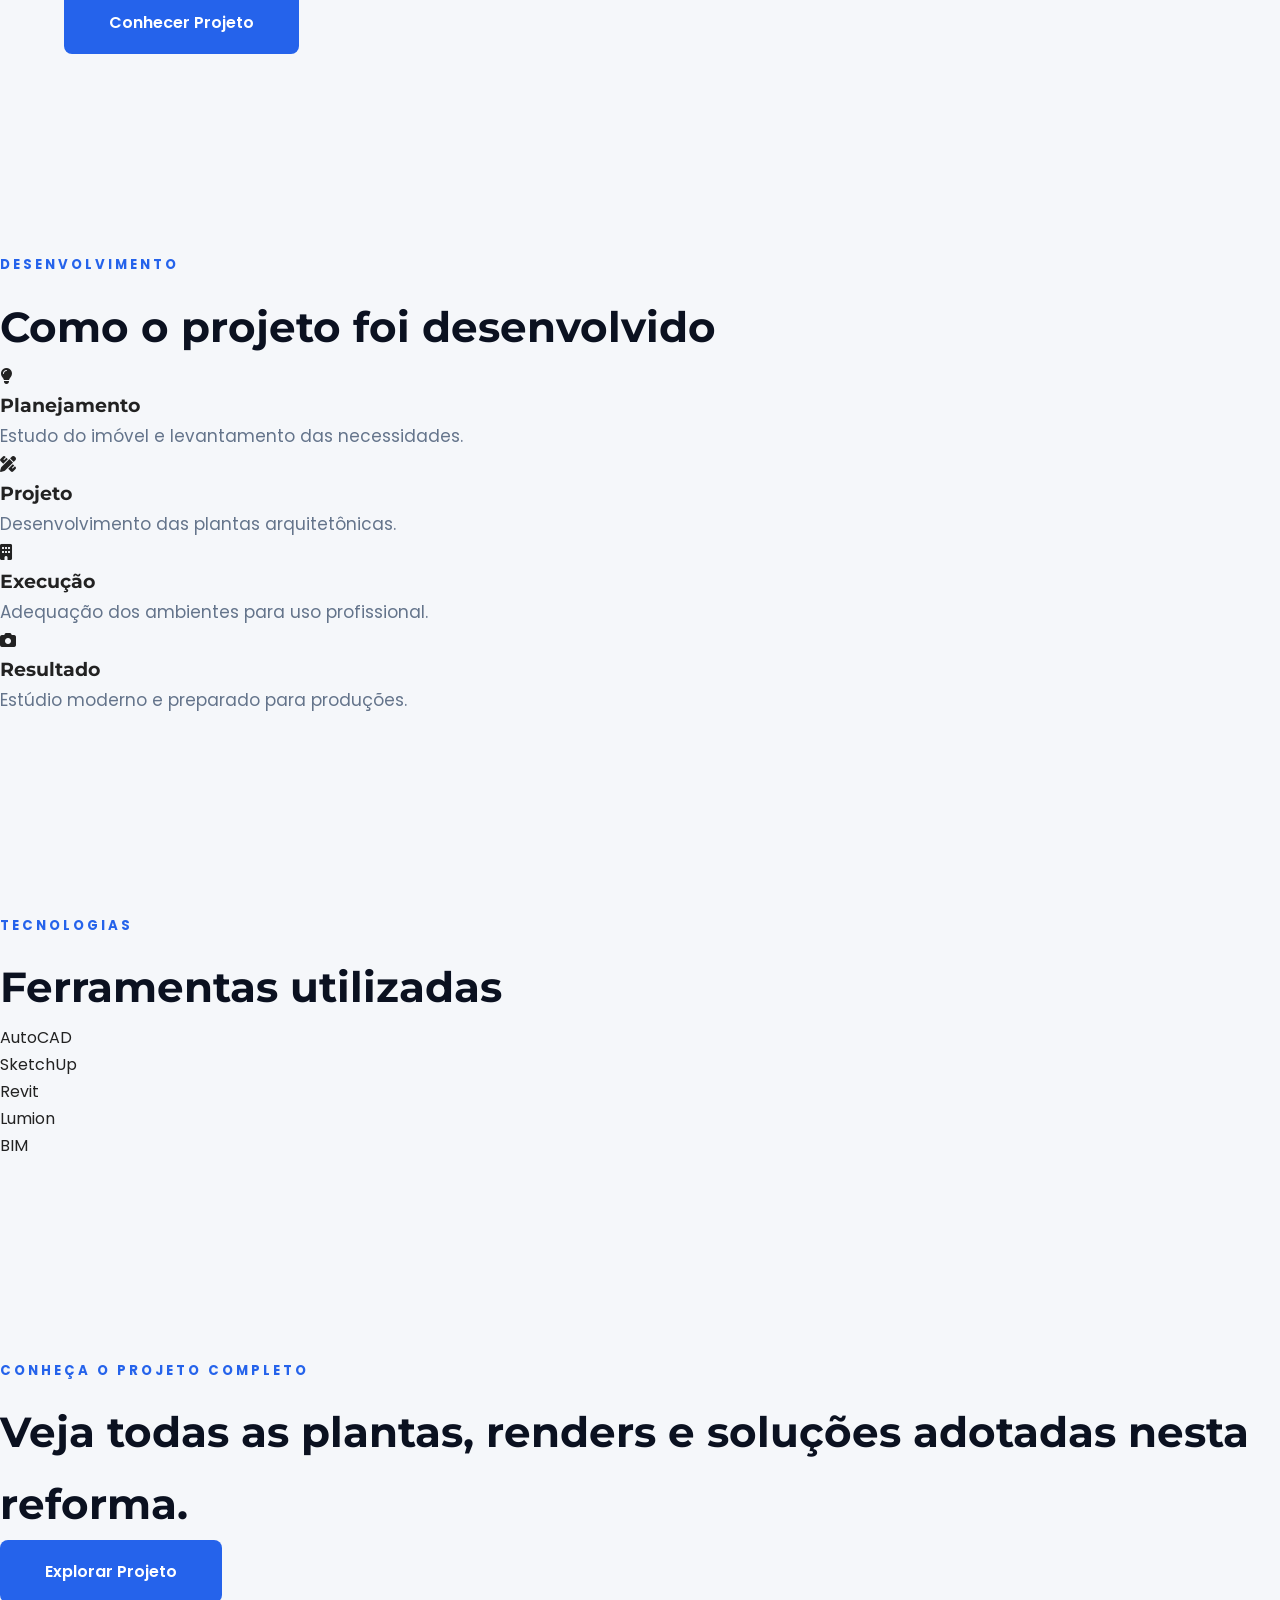
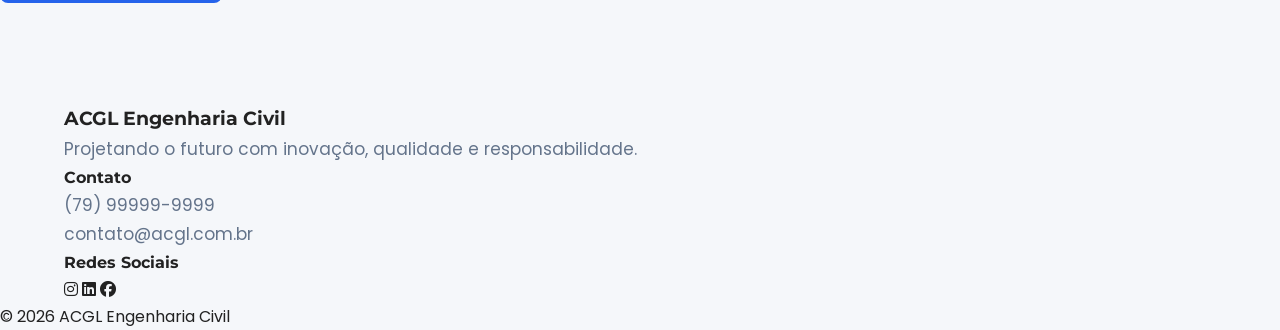
==== commit 7875da99: "Novas mudancas" ====
--- a/index.html
+++ b/index.html
@@ -20,371 +20,342 @@
 
     <!-- Font Awesome -->
 
-    <link rel="stylesheet" href="https://cdnjs.cloudflare.com/ajax/libs/font-awesome/6.6.0/css/all.min.css">
+    <link rel="stylesheet"
+    href="https://cdnjs.cloudflare.com/ajax/libs/font-awesome/6.6.0/css/all.min.css">
 
 </head>
 
 <body>
 
-<!--================ HEADER ================-->
+<!-- ================= HEADER ================= -->
 
 <header>
 
-    <div class="container">
-
-        <div class="logo">
-
-            <h2>ACGL</h2>
-
-            <span>Engenharia Civil</span>
-
-        </div>
-
-        <nav>
-
-            <ul>
-
-                <li><a href="#inicio">Início</a></li>
-
-                <li><a href="#empresa">Empresa</a></li>
-
-                <li><a href="#servicos">Serviços</a></li>
-
-                <li><a href="#projetos">Projetos</a></li>
-
-                <li><a href="#contato">Contato</a></li>
-
-            </ul>
-
-        </nav>
-
-    </div>
+<div class="container">
+
+<div class="logo">
+
+<a href="index.html">
+
+<h2>ACGL</h2>
+
+<span>Engenharia Civil</span>
+
+</a>
+
+</div>
+
+<nav>
+
+<ul>
+
+<li><a href="index.html" class="active">Início</a></li>
+
+<li><a href="empresa.html">Empresa</a></li>
+
+<li><a href="servicos.html">Serviços</a></li>
+
+<li><a href="projetos.html">Projetos</a></li>
+
+<li><a href="contato.html">Contato</a></li>
+
+</ul>
+
+</nav>
+
+</div>
 
 </header>
 
-<!--================ HERO ================-->
-
-<section class="hero" id="inicio">
-
-    <div class="overlay"></div>
-
-    <div class="hero-content">
-
-        <h1>
-
-            Construindo espaços que inspiram.
-
-        </h1>
-
-        <p>
-
-            Soluções completas em Engenharia Civil,
-            arquitetura, reformas e gerenciamento de obras.
-
-        </p>
-
-        <a href="#empresa" class="btn">
-
-            Conheça a ACGL
-
-        </a>
-
-    </div>
-
-</section>
-
-<!--================ EMPRESA ================-->
-
-<section class="empresa" id="empresa">
+<!-- ================= HERO ================= -->
+
+<section class="hero-home">
 
 <div class="container">
 
-<div class="empresa-img">
-
-<img src="img/empresa.jpg" alt="">
-
-</div>
-
-<div class="empresa-texto">
+<div class="hero-text">
+
+<h5>ACGL ENGENHARIA CIVIL</h5>
+
+<h1>
+
+Transformando uma residência em um moderno estúdio fotográfico.
+
+</h1>
+
+<p>
+
+Conheça um projeto desenvolvido para unir arquitetura,
+engenharia e design, criando um espaço moderno,
+funcional e preparado para produções fotográficas.
+
+</p>
+
+<div class="hero-buttons">
+
+<a href="projeto-studio.html" class="btn">
+
+Ver Projeto
+
+</a>
+
+<a href="projetos.html" class="btn-outline">
+
+Portfólio
+
+</a>
+
+</div>
+
+</div>
+
+<div class="hero-image">
+
+<img src="img/studio-home.png" alt="Projeto Studio">
+
+</div>
+
+</div>
+
+</section>
+
+<!-- ================= SOBRE ================= -->
+
+<section class="sobre-home">
+
+<div class="container">
+
+<div>
 
 <h5>QUEM SOMOS</h5>
 
 <h2>
 
-Excelência em Engenharia e Arquitetura
+Engenharia que transforma espaços.
 
 </h2>
 
 <p>
 
-A ACGL Engenharia Civil desenvolve soluções modernas para
-projetos residenciais, comerciais e corporativos.
-
-Atuamos desde o estudo preliminar até a execução da obra,
-sempre priorizando qualidade, segurança, inovação e
-sustentabilidade.
-
-</p>
-
-<a href="#" class="btn2">
-
-Saiba Mais
-
-</a>
-
-</div>
-
-</div>
-
-</section>
-
-<!--================ SERVIÇOS ================-->
-
-<section class="servicos" id="servicos">
+A ACGL Engenharia Civil desenvolve projetos residenciais,
+comerciais e reformas inteligentes, priorizando qualidade,
+segurança, inovação e sustentabilidade.
+
+</p>
+
+<a href="empresa.html" class="btn">
+
+Conheça a Empresa
+
+</a>
+
+</div>
+
+<div>
+
+<img src="img/empresa-home.jpg" alt="">
+
+</div>
+
+</div>
+
+</section>
+
+<!-- ================= PROJETO ================= -->
+
+<section class="case">
+
+<div class="container">
+
+<div class="case-img">
+
+<img src="img/studio-case.jpg" alt="">
+
+</div>
+
+<div class="case-text">
+
+<h5>CASE PRINCIPAL</h5>
+
+<h2>
+
+Reforma de uma Residência em Estúdio Fotográfico
+
+</h2>
+
+<p>
+
+O desafio consistiu em transformar uma residência de
+dois pavimentos em um ambiente totalmente adaptado
+para fotografia profissional, mantendo conforto,
+funcionalidade e estética contemporânea.
+
+</p>
+
+<div class="info">
+
+<div>
+
+<h3>02</h3>
+
+<p>Pavimentos</p>
+
+</div>
+
+<div>
+
+<h3>250m²</h3>
+
+<p>Área Reformada</p>
+
+</div>
+
+<div>
+
+<h3>100%</h3>
+
+<p>Projeto Personalizado</p>
+
+</div>
+
+</div>
+
+<a href="projeto-studio.html" class="btn">
+
+Conhecer Projeto
+
+</a>
+
+</div>
+
+</div>
+
+</section>
+
+<!-- ================= ETAPAS ================= -->
+
+<section class="etapas-home">
 
 <div class="titulo">
 
-<h5>NOSSOS SERVIÇOS</h5>
-
-<h2>O que fazemos</h2>
-
-</div>
-
-<div class="cards">
-
-<div class="card">
+<h5>DESENVOLVIMENTO</h5>
+
+<h2>Como o projeto foi desenvolvido</h2>
+
+</div>
+
+<div class="cards-etapas">
+
+<div class="etapa-card">
+
+<i class="fa-solid fa-lightbulb"></i>
+
+<h3>Planejamento</h3>
+
+<p>
+
+Estudo do imóvel e levantamento das necessidades.
+
+</p>
+
+</div>
+
+<div class="etapa-card">
+
+<i class="fa-solid fa-pencil-ruler"></i>
+
+<h3>Projeto</h3>
+
+<p>
+
+Desenvolvimento das plantas arquitetônicas.
+
+</p>
+
+</div>
+
+<div class="etapa-card">
 
 <i class="fa-solid fa-building"></i>
 
-<h3>Projetos Arquitetônicos</h3>
-
-<p>Projetos completos para residências e empresas.</p>
-
-</div>
-
-<div class="card">
-
-<i class="fa-solid fa-compass-drafting"></i>
-
-<h3>Projetos Estruturais</h3>
-
-<p>Dimensionamento seguro e eficiente.</p>
-
-</div>
-
-<div class="card">
-
-<i class="fa-solid fa-hammer"></i>
-
-<h3>Reformas</h3>
-
-<p>Modernização e adaptação de ambientes.</p>
-
-</div>
-
-<div class="card">
-
-<i class="fa-solid fa-city"></i>
-
-<h3>Projetos Comerciais</h3>
-
-<p>Espaços funcionais e modernos.</p>
-
-</div>
-
-<div class="card">
-
-<i class="fa-solid fa-helmet-safety"></i>
-
-<h3>Gerenciamento</h3>
-
-<p>Acompanhamento completo da obra.</p>
-
-</div>
-
-<div class="card">
-
-<i class="fa-solid fa-ruler-combined"></i>
-
-<h3>Consultoria</h3>
-
-<p>Planejamento técnico especializado.</p>
-
-</div>
-
-</div>
-
-</section>
-
-<!--================ PROJETO DESTAQUE ================-->
-
-<section class="destaque" id="projetos">
-
-<div class="container">
-
-<div class="texto">
-
-<h5>PROJETO EM DESTAQUE</h5>
+<h3>Execução</h3>
+
+<p>
+
+Adequação dos ambientes para uso profissional.
+
+</p>
+
+</div>
+
+<div class="etapa-card">
+
+<i class="fa-solid fa-camera"></i>
+
+<h3>Resultado</h3>
+
+<p>
+
+Estúdio moderno e preparado para produções.
+
+</p>
+
+</div>
+
+</div>
+
+</section>
+
+<!-- ================= TECNOLOGIAS ================= -->
+
+<section class="tecnologias">
+
+<div class="titulo">
+
+<h5>TECNOLOGIAS</h5>
+
+<h2>Ferramentas utilizadas</h2>
+
+</div>
+
+<div class="tec-grid">
+
+<div>AutoCAD</div>
+
+<div>SketchUp</div>
+
+<div>Revit</div>
+
+<div>Lumion</div>
+
+<div>BIM</div>
+
+</div>
+
+</section>
+
+<!-- ================= CTA ================= -->
+
+<section class="cta-home">
+
+<h5>CONHEÇA O PROJETO COMPLETO</h5>
 
 <h2>
 
-Reforma de uma Residência
-em Estúdio Fotográfico
+Veja todas as plantas, renders e soluções
+adotadas nesta reforma.
 
 </h2>
 
-<p>
-
-Este projeto apresenta a transformação de uma residência de
-dois pavimentos em um estúdio fotográfico profissional,
-integrando arquitetura contemporânea, iluminação adequada e
-ambientes funcionais.
-
-</p>
-
 <a href="projeto-studio.html" class="btn">
 
-Ver Projeto
-
-</a>
-
-</div>
-
-<div class="imagem">
-
-<img src="img/studio.jpg" alt="">
-
-</div>
-
-</div>
-
-</section>
-
-<!--================ DIFERENCIAIS ================-->
-
-<section class="diferenciais">
-
-<div class="titulo">
-
-<h5>POR QUE ESCOLHER A ACGL</h5>
-
-<h2>Nossos Diferenciais</h2>
-
-</div>
-
-<div class="cards">
-
-<div class="item">
-
-<i class="fa-solid fa-medal"></i>
-
-<h3>Qualidade</h3>
-
-</div>
-
-<div class="item">
-
-<i class="fa-solid fa-clock"></i>
-
-<h3>Pontualidade</h3>
-
-</div>
-
-<div class="item">
-
-<i class="fa-solid fa-cubes"></i>
-
-<h3>Tecnologia BIM</h3>
-
-</div>
-
-<div class="item">
-
-<i class="fa-solid fa-leaf"></i>
-
-<h3>Sustentabilidade</h3>
-
-</div>
-
-</div>
-
-</section>
-
-<!--================ PROCESSO ================-->
-
-<section class="processo">
-
-<div class="titulo">
-
-<h5>COMO TRABALHAMOS</h5>
-
-<h2>Nosso Processo</h2>
-
-</div>
-
-<div class="linha">
-
-<div class="etapa">
-
-<span>01</span>
-
-<h3>Briefing</h3>
-
-</div>
-
-<div class="etapa">
-
-<span>02</span>
-
-<h3>Planejamento</h3>
-
-</div>
-
-<div class="etapa">
-
-<span>03</span>
-
-<h3>Projeto</h3>
-
-</div>
-
-<div class="etapa">
-
-<span>04</span>
-
-<h3>Execução</h3>
-
-</div>
-
-<div class="etapa">
-
-<span>05</span>
-
-<h3>Entrega</h3>
-
-</div>
-
-</div>
-
-</section>
-
-<!--================ CONTATO ================-->
-
-<section class="contato" id="contato">
-
-<h5>FALE CONOSCO</h5>
-
-<h2>Vamos tirar seu projeto do papel.</h2>
-
-<a href="#" class="btn">
-
-Solicitar Orçamento
-
-</a>
-
-</section>
-
-<!--================ FOOTER ================-->
+Explorar Projeto
+
+</a>
+
+</section>
+
+<!-- ================= FOOTER ================= -->
 
 <footer>
 
@@ -429,14 +400,12 @@
 
 <div class="copy">
 
-© 2026 ACGL Engenharia Civil.
+© 2026 ACGL Engenharia Civil
 
 </div>
 
 </footer>
 
-<script src="js/script.js"></script>
-
 </body>
 
 </html>
--- a/css/style.css
+++ b/css/style.css
@@ -1,12 +1,11 @@
-/* ======================================================
-   STUDIO FRAME
-   Projeto Arquitetônico
+/* ===================================================
+   ACGL ENGENHARIA CIVIL
    style.css - Parte 1
-======================================================*/
-
-/* =======================
+=================================================== */
+
+/* ===========================
    RESET
-======================= */
+=========================== */
 
 *{
     margin:0;
@@ -20,760 +19,1094 @@
 
 body{
     font-family:'Poppins',sans-serif;
-    background:#f5f5f5;
-    color:#333;
+    background:#F5F7FA;
+    color:#222;
     overflow-x:hidden;
     line-height:1.7;
 }
 
-/* =======================
+/* ===========================
    VARIÁVEIS
-======================= */
+=========================== */
 
 :root{
 
-    --primary:#1f1f1f;
-    --secondary:#ffffff;
-    --gold:#C8A96A;
-    --light:#f8f8f8;
-    --gray:#777;
-    --shadow:0 15px 35px rgba(0,0,0,.12);
-
-}
-
-/* =======================
-   ELEMENTOS GERAIS
-======================= */
+    --preto:#0B1120;
+    --preto2:#111827;
+
+    --azul:#2563EB;
+    --azulHover:#1D4ED8;
+
+    --cinza:#64748B;
+    --cinzaClaro:#F5F7FA;
+
+    --branco:#FFFFFF;
+
+    --shadow:0 15px 35px rgba(0,0,0,.18);
+
+}
+
+/* ===========================
+   PADRÃO
+=========================== */
 
 .container{
+
     width:90%;
     max-width:1200px;
     margin:auto;
+
 }
 
 section{
+
     padding:100px 0;
+
 }
 
 img{
-    max-width:100%;
+
     display:block;
-}
-
-h1,h2,h3{
+    width:100%;
+
+}
+
+h1,h2,h3,h4{
+
     font-family:'Montserrat',sans-serif;
+
+}
+
+h1{
+
+    font-size:64px;
+
 }
 
 h2{
+
     font-size:42px;
-    color:var(--primary);
-    margin-bottom:20px;
+
+    color:var(--preto);
+
+}
+
+h5{
+
+    color:var(--azul);
+
+    letter-spacing:3px;
+
+    margin-bottom:15px;
+
 }
 
 p{
-    color:#666;
-}
-
-span{
-    color:var(--gold);
+
+    color:var(--cinza);
+
+    font-size:17px;
+
+}
+
+/* ===========================
+   HEADER
+=========================== */
+
+header{
+
+    position:fixed;
+
+    width:100%;
+
+    top:0;
+
+    left:0;
+
+    z-index:999;
+
+    transition:.4s;
+
+    padding:22px 0;
+
+}
+
+header .container{
+
+    display:flex;
+
+    justify-content:space-between;
+
+    align-items:center;
+
+}
+
+/* Fundo quando rolar */
+
+header.scrolled{
+
+    background:var(--preto);
+
+    box-shadow:0 8px 25px rgba(0,0,0,.25);
+
+    padding:16px 0;
+
+}
+
+/* ===========================
+   LOGO
+=========================== */
+
+.logo{
+
+    cursor:pointer;
+
+}
+
+.logo h2{
+
+    color:white;
+
+    font-size:34px;
+
+    font-weight:800;
+
+    margin-bottom:0;
+
+}
+
+.logo span{
+
+    color:var(--azul);
+
+    font-size:13px;
+
+    letter-spacing:2px;
+
     text-transform:uppercase;
-    letter-spacing:3px;
-    font-size:14px;
+
+}
+
+/* ===========================
+   MENU
+=========================== */
+
+nav ul{
+
+    list-style:none;
+
+    display:flex;
+
+    gap:40px;
+
+}
+
+nav a{
+
+    color:white;
+
+    text-decoration:none;
+
+    font-weight:500;
+
+    transition:.3s;
+
+    position:relative;
+
+}
+
+nav a::after{
+
+    content:"";
+
+    position:absolute;
+
+    left:0;
+
+    bottom:-8px;
+
+    width:0;
+
+    height:2px;
+
+    background:var(--azul);
+
+    transition:.35s;
+
+}
+
+nav a:hover{
+
+    color:var(--azul);
+
+}
+
+nav a:hover::after{
+
+    width:100%;
+
+}
+
+/* ===========================
+   HERO
+=========================== */
+
+.hero{
+
+    height:100vh;
+
+    background:
+    linear-gradient(rgba(11,17,32,.82),
+    rgba(11,17,32,.82)),
+    url("../img/hero.jpg");
+
+    background-size:cover;
+
+    background-position:center;
+
+    display:flex;
+
+    justify-content:center;
+
+    align-items:center;
+
+    text-align:center;
+
+    position:relative;
+
+}
+
+.overlay{
+
+    display:none;
+
+}
+
+.hero-content{
+
+    width:850px;
+
+    max-width:90%;
+
+    color:white;
+
+    animation:fadeUp 1s ease;
+
+}
+
+.hero-content h1{
+
+    color:white;
+
+    margin-bottom:25px;
+
+    line-height:1.1;
+
+}
+
+.hero-content p{
+
+    color:#D6DCE5;
+
+    font-size:20px;
+
+    margin-bottom:45px;
+
+}
+
+/* ===========================
+   BOTÕES
+=========================== */
+
+.btn{
+
+    display:inline-block;
+
+    padding:18px 45px;
+
+    background:var(--azul);
+
+    color:white;
+
+    border-radius:8px;
+
+    text-decoration:none;
+
     font-weight:600;
-}
-
-/* =======================
-   BOTÃO
-======================= */
-
-.btn{
+
+    transition:.35s;
+
+}
+
+.btn:hover{
+
+    background:var(--azulHover);
+
+    transform:translateY(-5px);
+
+}
+
+.btn2{
 
     display:inline-block;
-    margin-top:40px;
-    padding:18px 45px;
-
-    background:var(--gold);
-
-    color:#fff;
+
+    margin-top:35px;
+
+    color:var(--azul);
 
     text-decoration:none;
 
-    border-radius:40px;
-
     font-weight:600;
 
-    transition:.4s;
-
-}
-
-.btn:hover{
-
-    background:#b38e4d;
-
-    transform:translateY(-5px);
-
-}
-
-/* =======================
-   HEADER
-======================= */
-
-header{
-
-    position:fixed;
-
-    width:100%;
+    transition:.3s;
+
+}
+
+.btn2:hover{
+
+    color:var(--preto);
+
+}
+
+/* ===========================
+   ANIMAÇÕES
+=========================== */
+
+@keyframes fadeUp{
+
+    from{
+
+        opacity:0;
+
+        transform:translateY(40px);
+
+    }
+
+    to{
+
+        opacity:1;
+
+        transform:translateY(0);
+
+    }
+
+}
+
+/* ===========================
+   SCROLLBAR
+=========================== */
+
+::-webkit-scrollbar{
+
+    width:10px;
+
+}
+
+::-webkit-scrollbar-track{
+
+    background:#ECECEC;
+
+}
+
+::-webkit-scrollbar-thumb{
+
+    background:var(--azul);
+
+    border-radius:20px;
+
+}
+
+::-webkit-scrollbar-thumb:hover{
+
+    background:var(--azulHover);
+
+}
+
+/*===================================================
+                EMPRESA
+====================================================*/
+
+.empresa{
+    background:#ffffff;
+}
+
+.empresa .container{
+
+    display:grid;
+    grid-template-columns:1fr 1fr;
+    align-items:center;
+    gap:70px;
+
+}
+
+.empresa-img{
+
+    overflow:hidden;
+    border-radius:15px;
+    box-shadow:var(--shadow);
+
+}
+
+.empresa-img img{
+
+    transition:.5s;
+
+}
+
+.empresa-img:hover img{
+
+    transform:scale(1.05);
+
+}
+
+.empresa-texto h2{
+
+    margin-bottom:25px;
+    font-size:42px;
+    color:var(--preto);
+
+}
+
+.empresa-texto p{
+
+    margin-bottom:18px;
+    text-align:justify;
+    color:var(--cinza);
+
+}
+
+/* Barra azul decorativa */
+
+.empresa-texto{
+
+    position:relative;
+
+}
+
+.empresa-texto::before{
+
+    content:"";
+
+    position:absolute;
+
+    left:-25px;
 
     top:0;
 
-    left:0;
-
-    z-index:999;
-
-    padding:25px 0;
-
-    transition:.4s;
-
-}
-
-header .container{
-
-    display:flex;
-
-    justify-content:space-between;
-
-    align-items:center;
-
-}
-
-.logo h2{
-
-    color:white;
-
-    font-size:30px;
-
-    font-weight:800;
-
-    letter-spacing:2px;
-
-}
-
-/* Classe adicionada via JS */
-
-header.scrolled{
-
-    background:white;
-
-    box-shadow:0 10px 30px rgba(0,0,0,.08);
-
-    padding:15px 0;
-
-}
-
-header.scrolled .logo h2{
-
-    color:#222;
-
-}
-
-header.scrolled nav a{
-
-    color:#222;
-
-}
-
-/* =======================
-   MENU
-======================= */
-
-nav ul{
-
-    display:flex;
-
-    list-style:none;
-
-    gap:40px;
-
-}
-
-nav a{
-
-    color:white;
-
-    text-decoration:none;
-
-    font-weight:500;
-
-    transition:.3s;
-
-    position:relative;
-
-}
-
-nav a::after{
-
-    content:"";
-
-    position:absolute;
-
-    left:0;
-
-    bottom:-8px;
-
-    width:0;
-
-    height:2px;
-
-    background:var(--gold);
-
-    transition:.3s;
-
-}
-
-nav a:hover::after{
-
-    width:100%;
-
-}
-
-nav a:hover{
-
-    color:var(--gold);
-
-}
-
-/* =======================
-   HERO
-======================= */
-
-.hero{
-
-    height:100vh;
-
-    background:url("../img/hero.jpg") center center/cover no-repeat;
-
-    position:relative;
-
-    display:flex;
-
-    justify-content:center;
-
-    align-items:center;
+    width:6px;
+
+    height:90px;
+
+    background:var(--azul);
+
+    border-radius:20px;
+
+}
+
+
+/*===================================================
+                SERVIÇOS
+====================================================*/
+
+.servicos{
+
+    background:var(--cinzaClaro);
+
+}
+
+.servicos .titulo{
 
     text-align:center;
-
-}
-
-.overlay{
-
-    position:absolute;
-
-    inset:0;
-
-    background:rgba(0,0,0,.55);
-
-}
-
-.hero-content{
-
-    position:relative;
-
-    z-index:2;
-
-    color:white;
-
-    width:800px;
-
-    max-width:90%;
-
-}
-
-.hero-content h1{
-
-    font-size:70px;
-
-    line-height:1.1;
-
-    margin:25px 0;
-
-    font-weight:800;
-
-}
-
-.hero-content p{
-
-    color:#eee;
-
-    font-size:20px;
-
-    width:650px;
-
-    max-width:100%;
-
-    margin:auto;
-
-}
-
-/* =======================
-   SOBRE
-======================= */
-
-.sobre{
-
-    background:white;
-
-}
-
-.sobre .container{
-
-    display:grid;
-
-    grid-template-columns:1fr 1fr;
-
-    gap:70px;
-
-    align-items:center;
-
-}
-
-.sobre .imagem{
-
-    overflow:hidden;
-
-    border-radius:12px;
-
-    box-shadow:var(--shadow);
-
-}
-
-.sobre img{
-
-    transition:.5s;
-
-}
-
-.sobre img:hover{
-
-    transform:scale(1.05);
-
-}
-
-.sobre .texto h2{
+    margin-bottom:70px;
+
+}
+
+.servicos .titulo h2{
 
     margin-top:10px;
 
 }
 
-.sobre .texto p{
-
-    margin:25px 0;
-
-    font-size:17px;
-
-}
-
-/* =======================
-   TÍTULOS DAS SEÇÕES
-======================= */
-
-.titulo{
-
-    text-align:center;
-
-    margin-bottom:70px;
-
-}
-
-.titulo h2{
-
-    margin-top:10px;
-
-}
-
-/* =======================
-   ANIMAÇÕES
-======================= */
-
-@keyframes fadeUp{
-
-    from{
-
-        opacity:0;
-
-        transform:translateY(40px);
-
-    }
-
-    to{
-
-        opacity:1;
-
-        transform:translateY(0);
-
-    }
-
-}
-
-.hero-content{
-
-    animation:fadeUp 1.2s ease;
-
-}
-
-/* =======================
-   BARRA DE ROLAGEM
-======================= */
-
-::-webkit-scrollbar{
-
-    width:10px;
-
-}
-
-::-webkit-scrollbar-track{
-
-    background:#eee;
-
-}
-
-::-webkit-scrollbar-thumb{
-
-    background:var(--gold);
-
-    border-radius:20px;
-
-}
-
-::-webkit-scrollbar-thumb:hover{
-
-    background:#a78650;
-
-}
-/* ======================================================
-   STYLE.CSS - PARTE 2
-   Objetivos | Conceito | Plantas | Fluxograma
-======================================================*/
-
-/* =======================
-   OBJETIVOS
-======================= */
-
-.objetivos{
-    background:#f8f8f8;
-}
-
-.objetivos .cards{
+/* Grid */
+
+.cards{
+
     width:90%;
     max-width:1200px;
+
     margin:auto;
 
     display:grid;
+
+    grid-template-columns:repeat(3,1fr);
+
+    gap:30px;
+
+}
+
+/* Card */
+
+.card{
+
+    background:white;
+
+    border-radius:15px;
+
+    padding:45px 35px;
+
+    text-align:center;
+
+    transition:.4s;
+
+    position:relative;
+
+    overflow:hidden;
+
+    box-shadow:0 10px 30px rgba(0,0,0,.08);
+
+}
+
+/* Barra superior */
+
+.card::before{
+
+    content:"";
+
+    position:absolute;
+
+    top:0;
+    left:0;
+
+    width:100%;
+
+    height:5px;
+
+    background:var(--azul);
+
+    transform:scaleX(0);
+
+    transition:.4s;
+
+}
+
+.card:hover::before{
+
+    transform:scaleX(1);
+
+}
+
+/* Hover */
+
+.card:hover{
+
+    transform:translateY(-12px);
+
+    box-shadow:0 20px 45px rgba(0,0,0,.15);
+
+}
+
+/* Ícones */
+
+.card i{
+
+    width:90px;
+    height:90px;
+
+    background:#EEF4FF;
+
+    color:var(--azul);
+
+    border-radius:50%;
+
+    display:flex;
+
+    justify-content:center;
+
+    align-items:center;
+
+    font-size:34px;
+
+    margin:auto;
+    margin-bottom:25px;
+
+    transition:.4s;
+
+}
+
+.card:hover i{
+
+    background:var(--azul);
+
+    color:white;
+
+    transform:rotate(360deg);
+
+}
+
+/* Título */
+
+.card h3{
+
+    margin-bottom:15px;
+
+    font-size:24px;
+
+    color:var(--preto);
+
+}
+
+/* Texto */
+
+.card p{
+
+    color:var(--cinza);
+
+    font-size:15px;
+
+}
+
+/*===================================================
+            EFEITO DE FUNDO
+====================================================*/
+
+.servicos{
+
+    position:relative;
+
+    overflow:hidden;
+
+}
+
+.servicos::before{
+
+    content:"";
+
+    position:absolute;
+
+    width:300px;
+
+    height:300px;
+
+    border-radius:50%;
+
+    background:rgba(37,99,235,.05);
+
+    top:-120px;
+
+    left:-120px;
+
+}
+
+.servicos::after{
+
+    content:"";
+
+    position:absolute;
+
+    width:250px;
+
+    height:250px;
+
+    border-radius:50%;
+
+    background:rgba(37,99,235,.05);
+
+    bottom:-120px;
+
+    right:-100px;
+
+}
+
+/*===================================================
+            RESPONSIVO
+====================================================*/
+
+@media(max-width:992px){
+
+    .empresa .container{
+
+        grid-template-columns:1fr;
+
+    }
+
+    .empresa-texto{
+
+        margin-top:40px;
+
+    }
+
+    .cards{
+
+        grid-template-columns:repeat(2,1fr);
+
+    }
+
+}
+
+@media(max-width:768px){
+
+    .cards{
+
+        grid-template-columns:1fr;
+
+    }
+
+    .empresa-texto::before{
+
+        display:none;
+
+    }
+
+    .empresa-texto h2{
+
+        font-size:34px;
+
+    }
+
+}
+/*===================================================
+            PROJETO EM DESTAQUE
+====================================================*/
+
+.destaque{
+
+    background:var(--preto);
+
+    color:var(--branco);
+
+}
+
+.destaque .container{
+
+    display:grid;
+    grid-template-columns:1fr 1fr;
+    gap:70px;
+    align-items:center;
+
+}
+
+.destaque h5{
+
+    color:#60A5FA;
+
+}
+
+.destaque h2{
+
+    color:white;
+
+    font-size:46px;
+
+    margin:20px 0;
+
+    line-height:1.2;
+
+}
+
+.destaque p{
+
+    color:#CBD5E1;
+
+    margin-bottom:35px;
+
+    text-align:justify;
+
+}
+
+.destaque .imagem{
+
+    overflow:hidden;
+
+    border-radius:18px;
+
+    box-shadow:0 20px 45px rgba(0,0,0,.35);
+
+}
+
+.destaque .imagem img{
+
+    transition:.5s;
+
+}
+
+.destaque .imagem:hover img{
+
+    transform:scale(1.08);
+
+}
+
+/*===================================================
+                DIFERENCIAIS
+====================================================*/
+
+.diferenciais{
+
+    background:white;
+
+}
+
+.diferenciais .titulo{
+
+    text-align:center;
+
+    margin-bottom:70px;
+
+}
+
+.diferenciais .cards{
+
+    width:90%;
+    max-width:1200px;
+
+    margin:auto;
+
+    display:grid;
+
     grid-template-columns:repeat(4,1fr);
+
     gap:30px;
-}
-
-.objetivos .card{
+
+}
+
+.item{
 
     background:#fff;
 
-    padding:45px 30px;
+    border-radius:18px;
+
+    padding:45px 20px;
 
     text-align:center;
 
-    border-radius:15px;
-
     transition:.4s;
 
-    box-shadow:0 8px 25px rgba(0,0,0,.06);
-
-}
-
-.objetivos .card:hover{
-
-    transform:translateY(-12px);
-
-    box-shadow:0 20px 40px rgba(0,0,0,.12);
-
-}
-
-.objetivos .card i{
-
-    font-size:55px;
-
-    color:var(--gold);
+    box-shadow:0 12px 30px rgba(0,0,0,.08);
+
+    border-top:4px solid transparent;
+
+}
+
+.item:hover{
+
+    transform:translateY(-10px);
+
+    border-top:4px solid var(--azul);
+
+    box-shadow:0 20px 40px rgba(0,0,0,.15);
+
+}
+
+.item i{
+
+    width:90px;
+    height:90px;
+
+    display:flex;
+    justify-content:center;
+    align-items:center;
+
+    margin:auto;
+
+    border-radius:50%;
+
+    background:#EFF6FF;
+
+    color:var(--azul);
+
+    font-size:34px;
+
+    transition:.4s;
+
+}
+
+.item:hover i{
+
+    background:var(--azul);
+
+    color:white;
+
+    transform:rotate(360deg);
+
+}
+
+.item h3{
+
+    margin-top:25px;
+
+    color:var(--preto);
+
+}
+
+/*===================================================
+                    PROCESSO
+====================================================*/
+
+.processo{
+
+    background:#F5F7FA;
+
+}
+
+.processo .titulo{
+
+    text-align:center;
+
+    margin-bottom:80px;
+
+}
+
+.linha{
+
+    width:90%;
+    max-width:1200px;
+
+    margin:auto;
+
+    display:flex;
+
+    justify-content:space-between;
+
+    align-items:center;
+
+    position:relative;
+
+}
+
+/* Linha azul */
+
+.linha::before{
+
+    content:"";
+
+    position:absolute;
+
+    width:100%;
+
+    height:4px;
+
+    background:#D6E4FF;
+
+    top:40px;
+
+    left:0;
+
+    z-index:1;
+
+}
+
+.etapa{
+
+    width:180px;
+
+    text-align:center;
+
+    position:relative;
+
+    z-index:2;
+
+}
+
+.etapa span{
+
+    width:80px;
+    height:80px;
+
+    display:flex;
+
+    justify-content:center;
+
+    align-items:center;
+
+    margin:auto;
+
+    border-radius:50%;
+
+    background:var(--azul);
+
+    color:white;
+
+    font-size:28px;
+
+    font-weight:bold;
 
     margin-bottom:25px;
 
-}
-
-.objetivos .card h3{
-
-    font-size:24px;
-
-    margin-bottom:15px;
-
-    color:var(--primary);
-
-}
-
-.objetivos .card p{
-
-    color:#777;
-
-    font-size:16px;
-
-}
-
-/* =======================
-   CONCEITO
-======================= */
-
-.conceito{
-
-    background:white;
-
-}
-
-.conceito .container{
-
-    display:grid;
-
-    grid-template-columns:1fr 1fr;
-
-    gap:70px;
-
-    align-items:center;
-
-}
-
-.conceito .imagem{
-
-    border-radius:15px;
-
-    overflow:hidden;
-
-    box-shadow:var(--shadow);
-
-}
-
-.conceito .imagem img{
-
-    transition:.5s;
-
-}
-
-.conceito .imagem:hover img{
-
-    transform:scale(1.06);
-
-}
-
-.conceito .texto h2{
-
-    margin:15px 0 25px;
-
-}
-
-.conceito .texto p{
-
-    margin-bottom:30px;
-
-    font-size:17px;
-
-}
-
-.conceito ul{
-
-    list-style:none;
-
-}
-
-.conceito ul li{
-
-    margin:18px 0;
-
-    font-size:17px;
-
-    color:#555;
-
-    padding-left:15px;
-
-    border-left:4px solid var(--gold);
-
-}
-
-/* =======================
-   PLANTAS
-======================= */
-
-.plantas{
-
-    background:#f4f4f4;
-
-}
-
-.plantas-grid{
-
-    width:90%;
-
-    max-width:1200px;
-
-    margin:auto;
-
-    display:grid;
-
-    grid-template-columns:repeat(2,1fr);
-
-    gap:40px;
-
-}
-
-.planta{
-
-    background:white;
-
-    border-radius:15px;
-
-    overflow:hidden;
-
-    box-shadow:0 10px 30px rgba(0,0,0,.08);
-
-    transition:.4s;
-
-}
-
-.planta:hover{
-
-    transform:translateY(-10px);
-
-}
-
-.planta img{
-
-    width:100%;
-
-    height:500px;
-
-    object-fit:cover;
-
-    transition:.5s;
-
-}
-
-.planta:hover img{
-
-    transform:scale(1.03);
-
-}
-
-.planta h3{
-
-    text-align:center;
-
-    padding:25px;
-
-    background:white;
-
-    color:var(--primary);
-
-    font-size:24px;
-
-}
-
-/* =======================
-   FLUXOGRAMA
-======================= */
-
-.fluxo{
-
-    background:white;
-
-}
-
-.timeline{
-
-    width:90%;
-
-    max-width:1200px;
-
-    margin:auto;
-
-    display:flex;
-
-    justify-content:space-between;
-
-    align-items:center;
-
-    gap:20px;
-
-    flex-wrap:wrap;
-
-}
-
-.timeline div{
-
-    flex:1;
-
-    min-width:140px;
-
-    background:#fff;
-
-    padding:35px 20px;
-
-    text-align:center;
-
-    border-radius:12px;
-
-    font-weight:600;
-
-    color:#333;
-
-    box-shadow:0 10px 25px rgba(0,0,0,.08);
-
-    position:relative;
-
-    transition:.4s;
-
-}
-
-.timeline div:hover{
-
-    background:var(--gold);
-
-    color:white;
-
-    transform:translateY(-8px);
-
-}
-
-.timeline div:not(:last-child)::after{
-
-    content:"➜";
-
-    position:absolute;
-
-    right:-22px;
-
-    top:50%;
-
-    transform:translateY(-50%);
-
-    font-size:22px;
-
-    color:var(--gold);
-
-}
-
-/* =======================
-   EFEITOS
-======================= */
-
-.card,
-.planta,
-.timeline div{
-
-    opacity:1;
-
-    transition:all .4s ease;
+    box-shadow:0 10px 30px rgba(37,99,235,.35);
+
+    transition:.35s;
+
+}
+
+.etapa:hover span{
+
+    transform:scale(1.15);
+
+    background:var(--preto);
+
+}
+
+.etapa h3{
+
+    font-size:20px;
+
+    color:var(--preto);
+
+}
+
+/*===================================================
+            RESPONSIVO
+====================================================*/
+
+@media(max-width:1100px){
+
+    .destaque .container{
+
+        grid-template-columns:1fr;
+
+    }
+
+    .diferenciais .cards{
+
+        grid-template-columns:repeat(2,1fr);
+
+    }
+
+    .linha{
+
+        flex-wrap:wrap;
+
+        gap:40px;
+
+        justify-content:center;
+
+    }
+
+    .linha::before{
+
+        display:none;
+
+    }
+
+}
+
+@media(max-width:768px){
+
+    .destaque h2{
+
+        font-size:34px;
+
+    }
+
+    .diferenciais .cards{
+
+        grid-template-columns:1fr;
+
+    }
+
+    .etapa{
+
+        width:100%;
+
+    }
 
 }
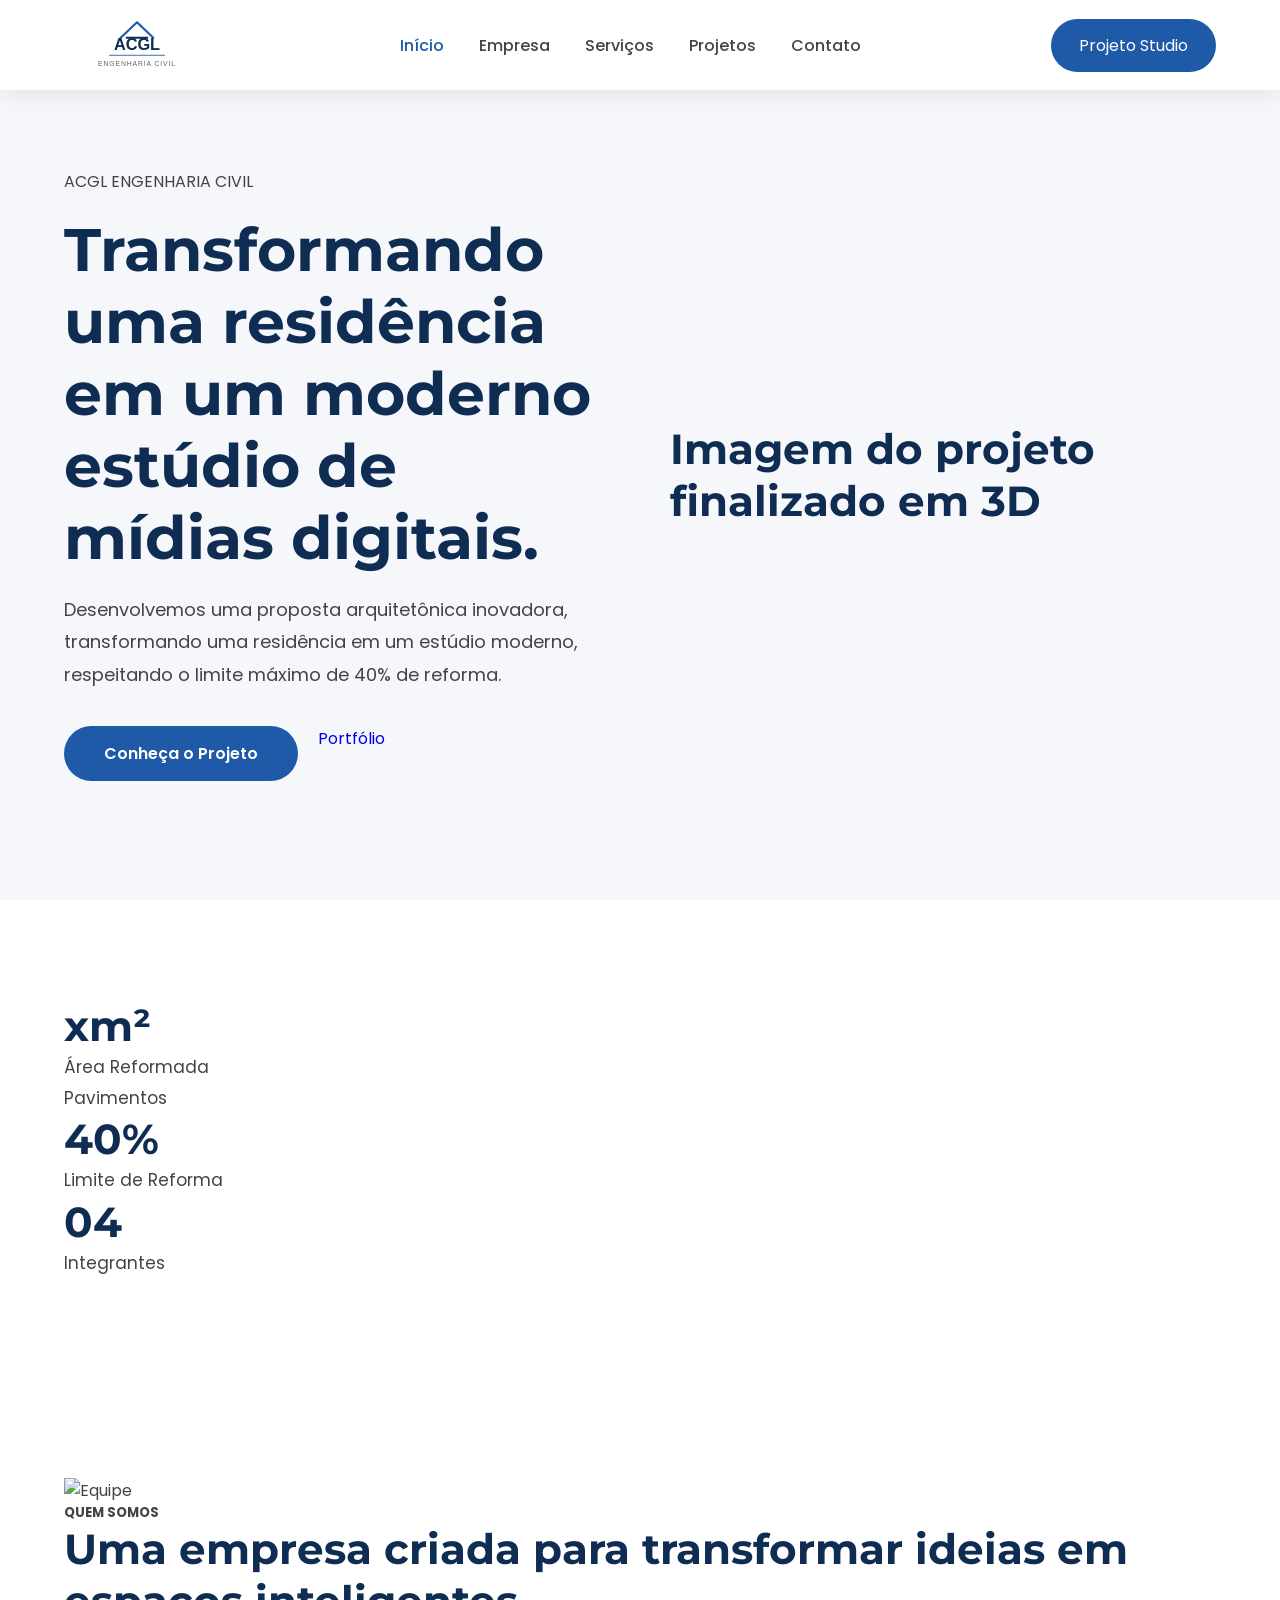
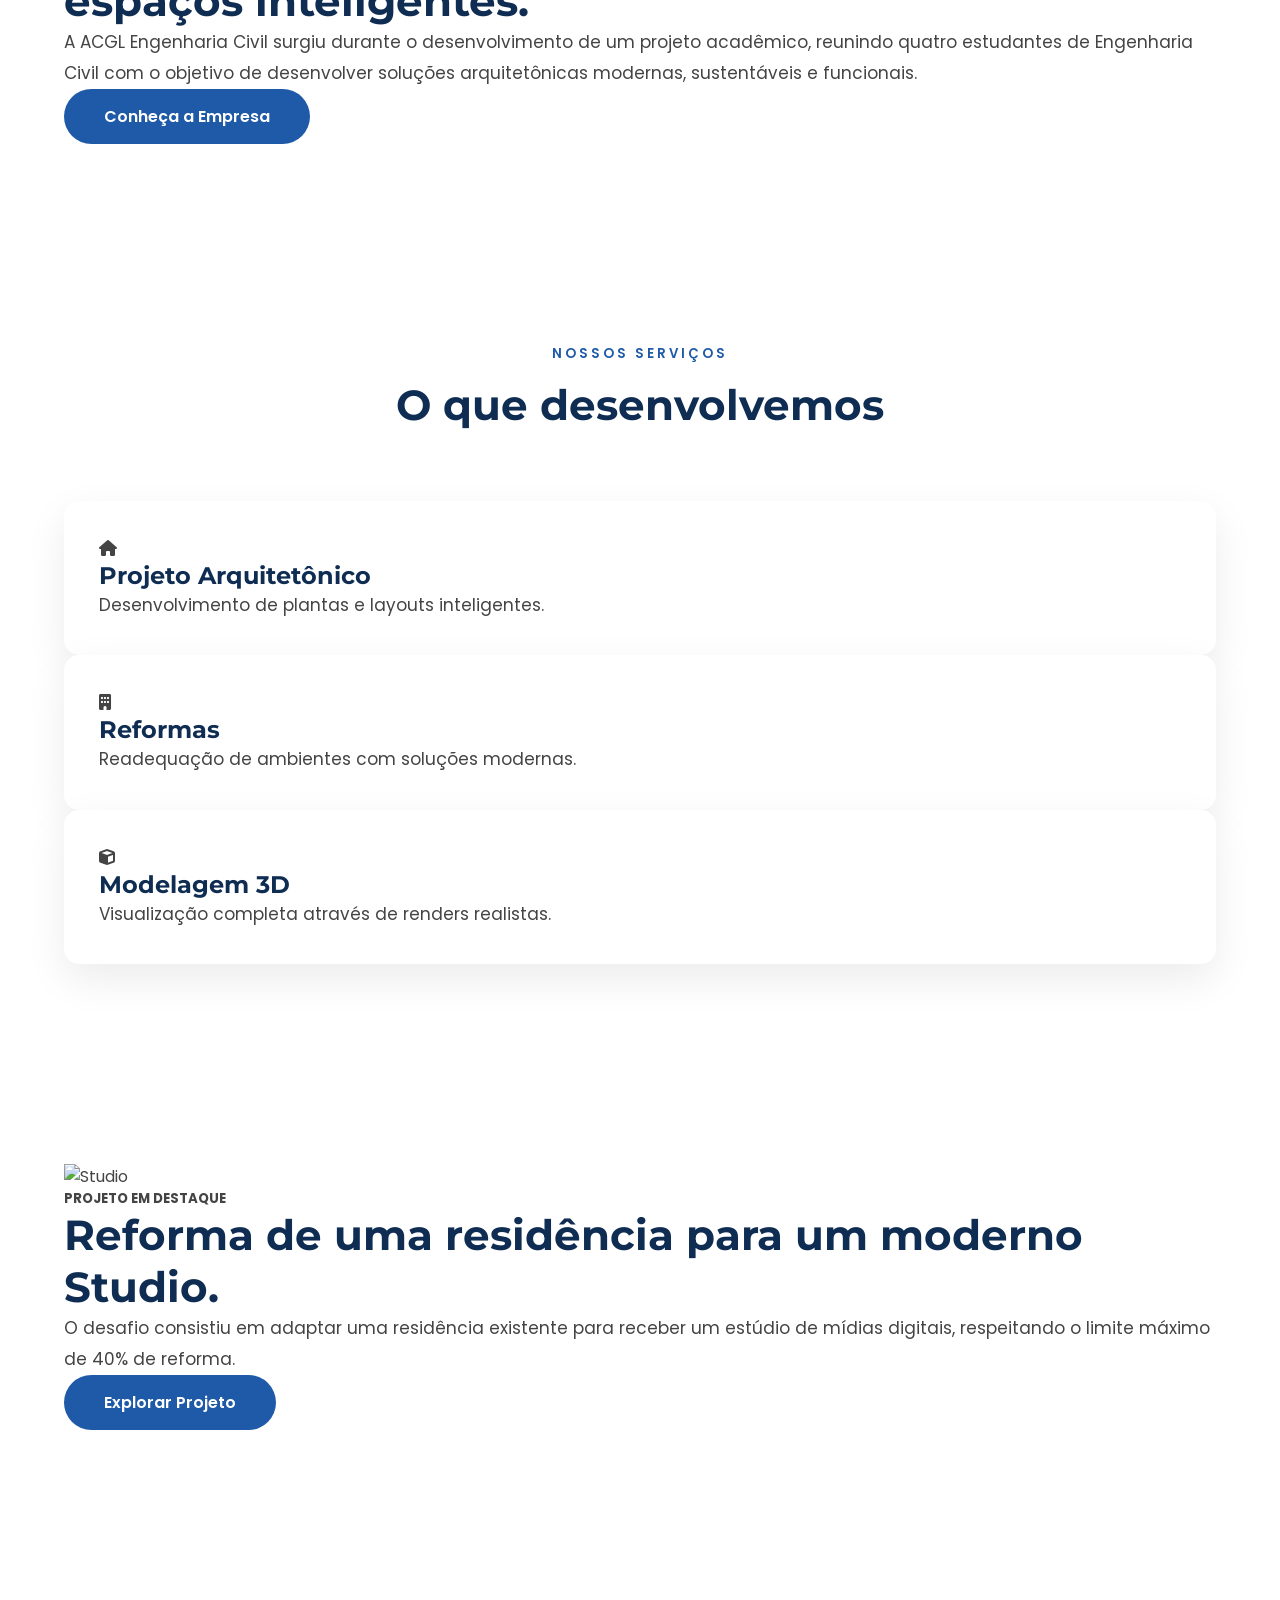
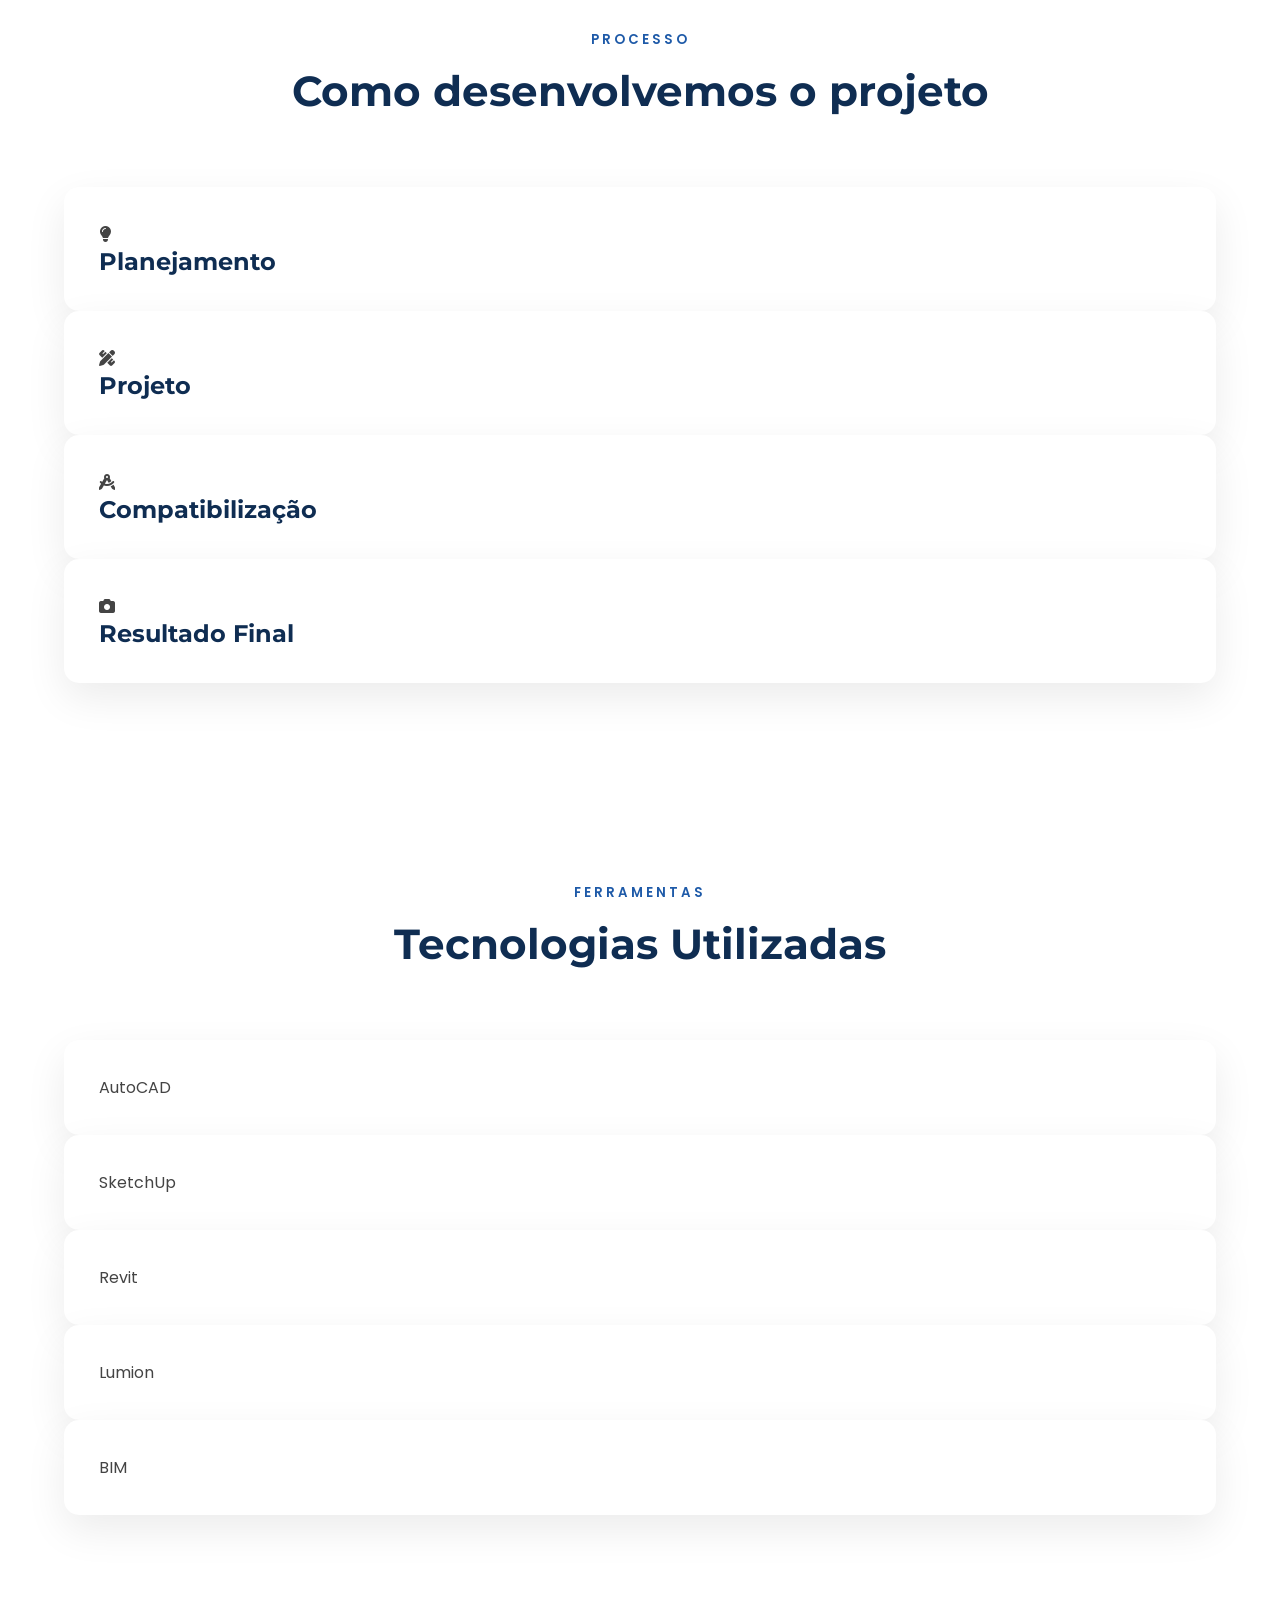
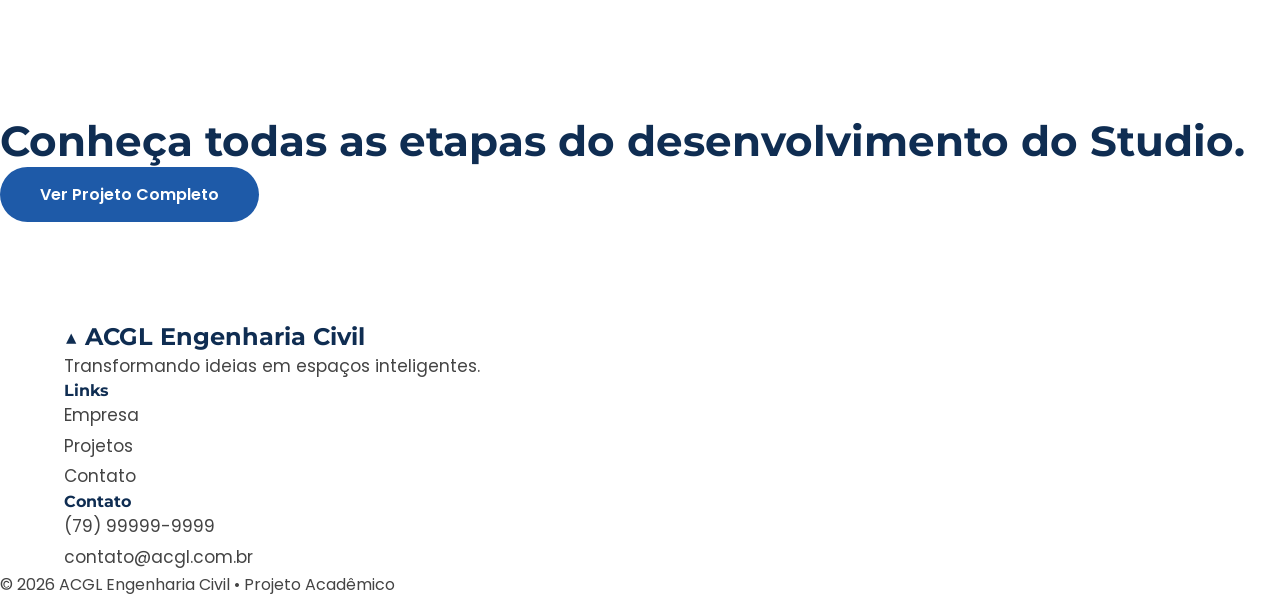
==== commit 433afbff: "novo index e css" ====
--- a/index.html
+++ b/index.html
@@ -16,395 +16,419 @@
 
     <link rel="preconnect" href="https://fonts.gstatic.com" crossorigin>
 
-    <link href="https://fonts.googleapis.com/css2?family=Montserrat:wght@400;600;700;800&family=Poppins:wght@300;400;500;600&display=swap" rel="stylesheet">
+    <link
+        href="https://fonts.googleapis.com/css2?family=Montserrat:wght@400;600;700;800&family=Poppins:wght@300;400;500;600&display=swap"
+        rel="stylesheet">
 
     <!-- Font Awesome -->
 
-    <link rel="stylesheet"
-    href="https://cdnjs.cloudflare.com/ajax/libs/font-awesome/6.6.0/css/all.min.css">
+    <link rel="stylesheet" href="https://cdnjs.cloudflare.com/ajax/libs/font-awesome/6.6.0/css/all.min.css">
 
 </head>
 
 <body>
 
-<!-- ================= HEADER ================= -->
-
-<header>
-
-<div class="container">
-
-<div class="logo">
-
-<a href="index.html">
-
-<h2>ACGL</h2>
-
-<span>Engenharia Civil</span>
-
-</a>
-
-</div>
-
-<nav>
-
-<ul>
-
-<li><a href="index.html" class="active">Início</a></li>
-
-<li><a href="empresa.html">Empresa</a></li>
-
-<li><a href="servicos.html">Serviços</a></li>
-
-<li><a href="projetos.html">Projetos</a></li>
-
-<li><a href="contato.html">Contato</a></li>
-
-</ul>
-
-</nav>
-
-</div>
+    <!-- ================= HEADER ================= -->
+
+    <header id="header">
+
+    <div class="container">
+
+        <a href="index.html" class="logo">
+
+            <img src="imagens/svg width=340 height=140 viewBox=0.svg" alt="Logo ACGL">
+
+        </a>
+
+        <nav>
+
+            <ul>
+
+                <li><a href="index.html" class="active">Início</a></li>
+
+                <li><a href="paginas/empresa.html">Empresa</a></li>
+
+                <li><a href="paginas/servico.html">Serviços</a></li>
+
+                <li><a href="paginas/projetos.html">Projetos</a></li>
+
+                <li><a href="paginas/contato.html">Contato</a></li>
+
+            </ul>
+
+        </nav>
+
+        <a href="paginas/projeto-studio.html" class="btn-header">
+
+            Projeto Studio
+
+        </a>
+
+    </div>
 
 </header>
 
-<!-- ================= HERO ================= -->
-
-<section class="hero-home">
-
-<div class="container">
-
-<div class="hero-text">
-
-<h5>ACGL ENGENHARIA CIVIL</h5>
-
-<h1>
-
-Transformando uma residência em um moderno estúdio fotográfico.
-
-</h1>
-
-<p>
-
-Conheça um projeto desenvolvido para unir arquitetura,
-engenharia e design, criando um espaço moderno,
-funcional e preparado para produções fotográficas.
-
-</p>
-
-<div class="hero-buttons">
-
-<a href="projeto-studio.html" class="btn">
-
-Ver Projeto
-
-</a>
-
-<a href="projetos.html" class="btn-outline">
-
-Portfólio
-
-</a>
-
-</div>
-
-</div>
-
-<div class="hero-image">
-
-<img src="img/studio-home.png" alt="Projeto Studio">
-
-</div>
-
-</div>
+    <!-- ================= HERO ================= -->
+
+    <section class="hero">
+
+    <div class="container">
+
+        <div class="hero-text">
+
+            <span>ACGL ENGENHARIA CIVIL</span>
+
+            <h1>
+
+                Transformando uma residência em um moderno estúdio de mídias digitais.
+
+            </h1>
+
+            <p>
+
+                Desenvolvemos uma proposta arquitetônica inovadora, transformando uma residência em um estúdio moderno, respeitando o limite máximo de 40% de reforma.
+
+            </p>
+
+            <div class="hero-buttons">
+
+                <a href="pagina/projetostudio.html" class="btn">
+
+                    Conheça o Projeto
+
+                </a>
+
+                <a href="#" class="btn-outline">
+
+                    Portfólio
+
+                </a>
+
+            </div>
+
+        </div>
+
+        <div class="hero-image">
+  
+            <h2>Imagem do projeto finalizado em 3D</h2>
+            
+
+        </div>
+
+    </div>
 
 </section>
-
-<!-- ================= SOBRE ================= -->
-
-<section class="sobre-home">
-
-<div class="container">
-
-<div>
-
-<h5>QUEM SOMOS</h5>
-
-<h2>
-
-Engenharia que transforma espaços.
-
-</h2>
-
-<p>
-
-A ACGL Engenharia Civil desenvolve projetos residenciais,
-comerciais e reformas inteligentes, priorizando qualidade,
-segurança, inovação e sustentabilidade.
-
-</p>
-
-<a href="empresa.html" class="btn">
-
-Conheça a Empresa
-
-</a>
-
-</div>
-
-<div>
-
-<img src="img/empresa-home.jpg" alt="">
-
-</div>
-
-</div>
+    <!-- ================= ESTATÍSTICAS ================= -->
+
+    <section class="numeros">
+
+    <div class="container">
+
+        <div>
+
+            <h2>xm²</h2>
+
+            <p>Área Reformada</p>
+
+        </div>
+
+        <div>
+
+            <h2></h2>
+
+            <p>Pavimentos</p>
+
+        </div>
+
+        <div>
+
+            <h2>40%</h2>
+
+            <p>Limite de Reforma</p>
+
+        </div>
+
+        <div>
+
+            <h2>04</h2>
+
+            <p>Integrantes</p>
+
+        </div>
+
+    </div>
 
 </section>
-
-<!-- ================= PROJETO ================= -->
-
-<section class="case">
-
-<div class="container">
-
-<div class="case-img">
-
-<img src="img/studio-case.jpg" alt="">
-
-</div>
-
-<div class="case-text">
-
-<h5>CASE PRINCIPAL</h5>
-
-<h2>
-
-Reforma de uma Residência em Estúdio Fotográfico
-
-</h2>
-
-<p>
-
-O desafio consistiu em transformar uma residência de
-dois pavimentos em um ambiente totalmente adaptado
-para fotografia profissional, mantendo conforto,
-funcionalidade e estética contemporânea.
-
-</p>
-
-<div class="info">
-
-<div>
-
-<h3>02</h3>
-
-<p>Pavimentos</p>
-
-</div>
-
-<div>
-
-<h3>250m²</h3>
-
-<p>Área Reformada</p>
-
-</div>
-
-<div>
-
-<h3>100%</h3>
-
-<p>Projeto Personalizado</p>
-
-</div>
-
-</div>
-
-<a href="projeto-studio.html" class="btn">
-
-Conhecer Projeto
-
-</a>
-
-</div>
-
-</div>
-
-</section>
-
-<!-- ================= ETAPAS ================= -->
-
-<section class="etapas-home">
-
-<div class="titulo">
-
-<h5>DESENVOLVIMENTO</h5>
-
-<h2>Como o projeto foi desenvolvido</h2>
-
-</div>
-
-<div class="cards-etapas">
-
-<div class="etapa-card">
-
-<i class="fa-solid fa-lightbulb"></i>
-
-<h3>Planejamento</h3>
-
-<p>
-
-Estudo do imóvel e levantamento das necessidades.
-
-</p>
-
-</div>
-
-<div class="etapa-card">
-
-<i class="fa-solid fa-pencil-ruler"></i>
-
-<h3>Projeto</h3>
-
-<p>
-
-Desenvolvimento das plantas arquitetônicas.
-
-</p>
-
-</div>
-
-<div class="etapa-card">
-
-<i class="fa-solid fa-building"></i>
-
-<h3>Execução</h3>
-
-<p>
-
-Adequação dos ambientes para uso profissional.
-
-</p>
-
-</div>
-
-<div class="etapa-card">
-
-<i class="fa-solid fa-camera"></i>
-
-<h3>Resultado</h3>
-
-<p>
-
-Estúdio moderno e preparado para produções.
-
-</p>
-
-</div>
-
-</div>
-
-</section>
-
-<!-- ================= TECNOLOGIAS ================= -->
-
-<section class="tecnologias">
-
-<div class="titulo">
-
-<h5>TECNOLOGIAS</h5>
-
-<h2>Ferramentas utilizadas</h2>
-
-</div>
-
-<div class="tec-grid">
-
-<div>AutoCAD</div>
-
-<div>SketchUp</div>
-
-<div>Revit</div>
-
-<div>Lumion</div>
-
-<div>BIM</div>
-
-</div>
-
-</section>
-
-<!-- ================= CTA ================= -->
-
-<section class="cta-home">
-
-<h5>CONHEÇA O PROJETO COMPLETO</h5>
-
-<h2>
-
-Veja todas as plantas, renders e soluções
-adotadas nesta reforma.
-
-</h2>
-
-<a href="projeto-studio.html" class="btn">
-
-Explorar Projeto
-
-</a>
-
-</section>
-
-<!-- ================= FOOTER ================= -->
-
-<footer>
-
-<div class="container">
-
-<div>
-
-<h3>ACGL Engenharia Civil</h3>
-
-<p>
-
-Projetando o futuro com inovação,
-qualidade e responsabilidade.
-
-</p>
-
-</div>
-
-<div>
-
-<h4>Contato</h4>
-
-<p>(79) 99999-9999</p>
-
-<p>contato@acgl.com.br</p>
-
-</div>
-
-<div>
-
-<h4>Redes Sociais</h4>
-
-<i class="fab fa-instagram"></i>
-
-<i class="fab fa-linkedin"></i>
-
-<i class="fab fa-facebook"></i>
-
-</div>
-
-</div>
-
-<div class="copy">
-
-© 2026 ACGL Engenharia Civil
-
-</div>
-
-</footer>
+    <!-- ================= SOBRE ================= -->
+
+    <section class="sobre">
+
+        <div class="container">
+
+            <div>
+
+                <img src="imagens/projetos/equipe.jpg" alt="Equipe">
+
+            </div>
+
+            <div>
+
+                <h5>QUEM SOMOS</h5>
+
+                <h2>Uma empresa criada para transformar ideias em espaços inteligentes.</h2>
+
+                <p>
+
+                    A ACGL Engenharia Civil surgiu durante o desenvolvimento
+                    de um projeto acadêmico, reunindo quatro estudantes de Engenharia
+                    Civil com o objetivo de desenvolver soluções arquitetônicas
+                    modernas, sustentáveis e funcionais.
+
+                </p>
+
+                <a href="paginas/empresa.html" class="btn">
+
+                    Conheça a Empresa
+
+                </a>
+
+            </div>
+
+        </div>
+
+    </section>
+
+    <!-- ================= SERVIÇOS ================= -->
+
+    <section class="servicos">
+
+        <div class="titulo">
+
+            <h5>NOSSOS SERVIÇOS</h5>
+
+            <h2>O que desenvolvemos</h2>
+
+        </div>
+
+        <div class="container cards">
+
+            <div class="card">
+
+                <i class="fa-solid fa-house"></i>
+
+                <h3>Projeto Arquitetônico</h3>
+
+                <p>Desenvolvimento de plantas e layouts inteligentes.</p>
+
+            </div>
+
+            <div class="card">
+
+                <i class="fa-solid fa-building"></i>
+
+                <h3>Reformas</h3>
+
+                <p>Readequação de ambientes com soluções modernas.</p>
+
+            </div>
+
+            <div class="card">
+
+                <i class="fa-solid fa-cube"></i>
+
+                <h3>Modelagem 3D</h3>
+
+                <p>Visualização completa através de renders realistas.</p>
+
+            </div>
+
+        </div>
+
+    </section>
+
+    <!-- ================= PROJETO ================= -->
+
+    <section class="projeto">
+
+        <div class="container">
+
+            <div>
+
+                <img src="imagens/renders/studio.png" alt="Studio">
+
+            </div>
+
+            <div>
+
+                <h5>PROJETO EM DESTAQUE</h5>
+
+                <h2>Reforma de uma residência para um moderno Studio.</h2>
+
+                <p>
+
+                    O desafio consistiu em adaptar uma residência existente
+                    para receber um estúdio de mídias digitais, respeitando o
+                    limite máximo de 40% de reforma.
+
+                </p>
+
+                <a href="paginas/projeto-studio.html" class="btn">
+
+                    Explorar Projeto
+
+                </a>
+
+            </div>
+
+        </div>
+
+    </section>
+
+    <!-- ================= ETAPAS ================= -->
+
+    <section class="etapas">
+
+        <div class="titulo">
+
+            <h5>PROCESSO</h5>
+
+            <h2>Como desenvolvemos o projeto</h2>
+
+        </div>
+
+        <div class="container cards">
+
+            <div class="card">
+
+                <i class="fa-solid fa-lightbulb"></i>
+
+                <h3>Planejamento</h3>
+
+            </div>
+
+            <div class="card">
+
+                <i class="fa-solid fa-pencil-ruler"></i>
+
+                <h3>Projeto</h3>
+
+            </div>
+
+            <div class="card">
+
+                <i class="fa-solid fa-compass-drafting"></i>
+
+                <h3>Compatibilização</h3>
+
+            </div>
+
+            <div class="card">
+
+                <i class="fa-solid fa-camera"></i>
+
+                <h3>Resultado Final</h3>
+
+            </div>
+
+        </div>
+
+    </section>
+
+    <!-- ================= TECNOLOGIAS ================= -->
+
+    <section class="tecnologias">
+
+        <div class="titulo">
+
+            <h5>FERRAMENTAS</h5>
+
+            <h2>Tecnologias Utilizadas</h2>
+
+        </div>
+
+        <div class="container cards">
+
+            <div class="card">AutoCAD</div>
+
+            <div class="card">SketchUp</div>
+
+            <div class="card">Revit</div>
+
+            <div class="card">Lumion</div>
+
+            <div class="card">BIM</div>
+
+        </div>
+
+    </section>
+
+    <!-- ================= CTA ================= -->
+
+    <section class="cta">
+
+        <h2>
+
+            Conheça todas as etapas do desenvolvimento do Studio.
+
+        </h2>
+
+        <a href="paginas/projeto-studio.html" class="btn">
+
+            Ver Projeto Completo
+
+        </a>
+
+    </section>
+
+    <!-- ================= FOOTER ================= -->
+
+    <footer>
+
+        <div class="container">
+
+            <div>
+
+                <h3>▲ ACGL Engenharia Civil</h3>
+
+                <p>
+
+                    Transformando ideias em espaços inteligentes.
+
+                </p>
+
+            </div>
+
+            <div>
+
+                <h4>Links</h4>
+
+                <p>Empresa</p>
+
+                <p>Projetos</p>
+
+                <p>Contato</p>
+
+            </div>
+
+            <div>
+
+                <h4>Contato</h4>
+
+                <p>(79) 99999-9999</p>
+
+                <p>contato@acgl.com.br</p>
+
+            </div>
+
+        </div>
+
+        <div class="copy">
+
+            © 2026 ACGL Engenharia Civil • Projeto Acadêmico
+
+        </div>
+
+    </footer>
 
 </body>
 
--- a/css/style.css
+++ b/css/style.css
@@ -1,11 +1,6 @@
-/* ===================================================
-   ACGL ENGENHARIA CIVIL
-   style.css - Parte 1
-=================================================== */
-
-/* ===========================
-   RESET
-=========================== */
+/*==================================================
+                RESET
+===================================================*/
 
 *{
     margin:0;
@@ -18,1095 +13,326 @@
 }
 
 body{
+
     font-family:'Poppins',sans-serif;
+
+    color:var(--texto);
+
+    background:var(--branco);
+
+    overflow-x:hidden;
+
+}
+
+img{
+
+    max-width:100%;
+    display:block;
+
+}
+
+a{
+
+    text-decoration:none;
+
+}
+
+ul{
+
+    list-style:none;
+
+}
+/*==================================================
+                VARIÁVEIS
+===================================================*/
+
+:root{
+
+    --azul:#0F2D52;
+
+    --azul-claro:#1E5AA8;
+
+    --cinza:#F5F7FA;
+
+    --cinza-escuro:#666;
+
+    --texto:#444;
+
+    --branco:#FFF;
+
+    --sombra:0 15px 40px rgba(0,0,0,.08);
+
+    --borda:15px;
+
+    --transicao:.35s;
+
+}
+
+/*================ HEADER =================*/
+
+header{
+
+    position:fixed;
+
+    top:0;
+
+    width:100%;
+
+    z-index:1000;
+
+    background:#ffffff;
+
+    box-shadow:0 5px 20px rgba(0,0,0,.08);
+
+}
+
+header .container{
+
+    display:flex;
+
+    justify-content:space-between;
+
+    align-items:center;
+
+    height:90px;
+
+}
+
+.logo img{
+
+    height:60px;
+
+}
+
+nav ul{
+
+    display:flex;
+
+    gap:35px;
+
+}
+
+nav a{
+
+    color:#444;
+
+    font-weight:500;
+
+    transition:.3s;
+
+}
+
+nav a:hover{
+
+    color:#1E5AA8;
+
+}
+
+.active{
+
+    color:#1E5AA8;
+
+}
+
+.btn-header{
+
+    background:#1E5AA8;
+
+    color:#FFF;
+
+    padding:14px 28px;
+
+    border-radius:40px;
+
+    transition:.3s;
+
+}
+
+.btn-header:hover{
+
+    background:#0F2D52;
+
+}
+/*  HEro       */
+.hero{
+
+    padding-top:150px;
+
+    min-height:100vh;
+
+    display:flex;
+
+    align-items:center;
+
     background:#F5F7FA;
-    color:#222;
-    overflow-x:hidden;
-    line-height:1.7;
-}
-
-/* ===========================
-   VARIÁVEIS
-=========================== */
-
-:root{
-
-    --preto:#0B1120;
-    --preto2:#111827;
-
-    --azul:#2563EB;
-    --azulHover:#1D4ED8;
-
-    --cinza:#64748B;
-    --cinzaClaro:#F5F7FA;
-
-    --branco:#FFFFFF;
-
-    --shadow:0 15px 35px rgba(0,0,0,.18);
-
-}
-
-/* ===========================
-   PADRÃO
-=========================== */
+
+}
+
+.hero .container{
+
+    display:grid;
+
+    grid-template-columns:1fr 1fr;
+
+    gap:60px;
+
+    align-items:center;
+
+}
+
+.hero h1{
+
+    font-size:60px;
+
+    color:#0F2D52;
+
+    margin:20px 0;
+
+}
+
+.hero p{
+
+    font-size:18px;
+
+    margin-bottom:35px;
+
+}
+
+.hero-buttons{
+
+    display:flex;
+
+    gap:20px;
+
+}
+
+.hero-image img{
+
+    border-radius:25px;
+
+    box-shadow:0 20px 40px rgba(0,0,0,.15);
+
+}
 
 .container{
 
     width:90%;
+
     max-width:1200px;
+
     margin:auto;
 
 }
-
+h1,h2,h3,h4{
+
+    font-family:'Montserrat',sans-serif;
+
+    color:var(--azul);
+
+}
+
+h1{
+
+    font-size:60px;
+
+    line-height:1.2;
+
+}
+
+h2{
+
+    font-size:42px;
+
+}
+
+h3{
+
+    font-size:24px;
+
+}
+
+p{
+
+    color:var(--texto);
+
+    font-size:17px;
+
+    line-height:1.8;
+
+}
 section{
 
     padding:100px 0;
 
 }
-
-img{
-
-    display:block;
-    width:100%;
-
-}
-
-h1,h2,h3,h4{
-
-    font-family:'Montserrat',sans-serif;
-
-}
-
-h1{
-
-    font-size:64px;
-
-}
-
-h2{
-
-    font-size:42px;
-
-    color:var(--preto);
-
-}
-
-h5{
-
-    color:var(--azul);
+.btn{
+
+    display:inline-block;
+
+    background:var(--azul-claro);
+
+    color:#fff;
+
+    padding:15px 40px;
+
+    border-radius:50px;
+
+    font-weight:600;
+
+    transition:var(--transicao);
+
+}
+
+.btn:hover{
+
+    background:var(--azul);
+
+    transform:translateY(-4px);
+
+}
+.titulo{
+
+    text-align:center;
+
+    margin-bottom:70px;
+
+}
+
+.titulo h5{
+
+    color:var(--azul-claro);
 
     letter-spacing:3px;
 
     margin-bottom:15px;
 
-}
-
-p{
-
-    color:var(--cinza);
-
-    font-size:17px;
-
-}
-
-/* ===========================
-   HEADER
-=========================== */
-
-header{
-
-    position:fixed;
-
-    width:100%;
-
-    top:0;
-
-    left:0;
-
-    z-index:999;
-
-    transition:.4s;
-
-    padding:22px 0;
-
-}
-
-header .container{
-
-    display:flex;
-
-    justify-content:space-between;
-
-    align-items:center;
-
-}
-
-/* Fundo quando rolar */
-
-header.scrolled{
-
-    background:var(--preto);
-
-    box-shadow:0 8px 25px rgba(0,0,0,.25);
-
-    padding:16px 0;
-
-}
-
-/* ===========================
-   LOGO
-=========================== */
-
-.logo{
-
-    cursor:pointer;
-
-}
-
-.logo h2{
-
-    color:white;
-
-    font-size:34px;
-
-    font-weight:800;
-
-    margin-bottom:0;
-
-}
-
-.logo span{
-
-    color:var(--azul);
-
-    font-size:13px;
-
-    letter-spacing:2px;
-
-    text-transform:uppercase;
-
-}
-
-/* ===========================
-   MENU
-=========================== */
-
-nav ul{
-
-    list-style:none;
-
-    display:flex;
-
-    gap:40px;
-
-}
-
-nav a{
-
-    color:white;
-
-    text-decoration:none;
-
-    font-weight:500;
-
-    transition:.3s;
-
-    position:relative;
-
-}
-
-nav a::after{
-
-    content:"";
-
-    position:absolute;
-
-    left:0;
-
-    bottom:-8px;
-
-    width:0;
-
-    height:2px;
-
-    background:var(--azul);
-
-    transition:.35s;
-
-}
-
-nav a:hover{
-
-    color:var(--azul);
-
-}
-
-nav a:hover::after{
-
-    width:100%;
-
-}
-
-/* ===========================
-   HERO
-=========================== */
-
-.hero{
-
-    height:100vh;
-
-    background:
-    linear-gradient(rgba(11,17,32,.82),
-    rgba(11,17,32,.82)),
-    url("../img/hero.jpg");
-
-    background-size:cover;
-
-    background-position:center;
-
-    display:flex;
-
-    justify-content:center;
-
-    align-items:center;
-
-    text-align:center;
-
-    position:relative;
-
-}
-
-.overlay{
-
-    display:none;
-
-}
-
-.hero-content{
-
-    width:850px;
-
-    max-width:90%;
-
-    color:white;
-
-    animation:fadeUp 1s ease;
-
-}
-
-.hero-content h1{
-
-    color:white;
-
-    margin-bottom:25px;
-
-    line-height:1.1;
-
-}
-
-.hero-content p{
-
-    color:#D6DCE5;
-
-    font-size:20px;
-
-    margin-bottom:45px;
-
-}
-
-/* ===========================
-   BOTÕES
-=========================== */
-
-.btn{
-
-    display:inline-block;
-
-    padding:18px 45px;
-
-    background:var(--azul);
-
-    color:white;
-
-    border-radius:8px;
-
-    text-decoration:none;
-
     font-weight:600;
 
-    transition:.35s;
-
-}
-
-.btn:hover{
-
-    background:var(--azulHover);
-
-    transform:translateY(-5px);
-
-}
-
-.btn2{
-
-    display:inline-block;
-
-    margin-top:35px;
-
-    color:var(--azul);
-
-    text-decoration:none;
-
-    font-weight:600;
-
-    transition:.3s;
-
-}
-
-.btn2:hover{
-
-    color:var(--preto);
-
-}
-
-/* ===========================
-   ANIMAÇÕES
-=========================== */
-
-@keyframes fadeUp{
-
-    from{
-
-        opacity:0;
-
-        transform:translateY(40px);
-
-    }
-
-    to{
-
-        opacity:1;
-
-        transform:translateY(0);
-
-    }
-
-}
-
-/* ===========================
-   SCROLLBAR
-=========================== */
-
-::-webkit-scrollbar{
-
-    width:10px;
-
-}
-
-::-webkit-scrollbar-track{
-
-    background:#ECECEC;
-
-}
-
-::-webkit-scrollbar-thumb{
-
-    background:var(--azul);
-
-    border-radius:20px;
-
-}
-
-::-webkit-scrollbar-thumb:hover{
-
-    background:var(--azulHover);
-
-}
-
-/*===================================================
-                EMPRESA
-====================================================*/
-
-.empresa{
-    background:#ffffff;
-}
-
-.empresa .container{
-
-    display:grid;
-    grid-template-columns:1fr 1fr;
-    align-items:center;
-    gap:70px;
-
-}
-
-.empresa-img{
-
-    overflow:hidden;
-    border-radius:15px;
-    box-shadow:var(--shadow);
-
-}
-
-.empresa-img img{
-
-    transition:.5s;
-
-}
-
-.empresa-img:hover img{
-
-    transform:scale(1.05);
-
-}
-
-.empresa-texto h2{
-
-    margin-bottom:25px;
-    font-size:42px;
-    color:var(--preto);
-
-}
-
-.empresa-texto p{
-
-    margin-bottom:18px;
-    text-align:justify;
-    color:var(--cinza);
-
-}
-
-/* Barra azul decorativa */
-
-.empresa-texto{
-
-    position:relative;
-
-}
-
-.empresa-texto::before{
-
-    content:"";
-
-    position:absolute;
-
-    left:-25px;
-
-    top:0;
-
-    width:6px;
-
-    height:90px;
-
-    background:var(--azul);
-
-    border-radius:20px;
-
-}
-
-
-/*===================================================
-                SERVIÇOS
-====================================================*/
-
-.servicos{
-
-    background:var(--cinzaClaro);
-
-}
-
-.servicos .titulo{
-
-    text-align:center;
-    margin-bottom:70px;
-
-}
-
-.servicos .titulo h2{
-
-    margin-top:10px;
-
-}
-
-/* Grid */
-
-.cards{
-
-    width:90%;
-    max-width:1200px;
+}
+
+.titulo h2{
+
+    max-width:700px;
 
     margin:auto;
 
-    display:grid;
-
-    grid-template-columns:repeat(3,1fr);
-
-    gap:30px;
-
-}
-
-/* Card */
-
+}
 .card{
 
-    background:white;
-
-    border-radius:15px;
-
-    padding:45px 35px;
-
-    text-align:center;
-
-    transition:.4s;
-
-    position:relative;
-
-    overflow:hidden;
-
-    box-shadow:0 10px 30px rgba(0,0,0,.08);
-
-}
-
-/* Barra superior */
-
-.card::before{
-
-    content:"";
-
-    position:absolute;
-
-    top:0;
-    left:0;
-
-    width:100%;
-
-    height:5px;
-
-    background:var(--azul);
-
-    transform:scaleX(0);
-
-    transition:.4s;
-
-}
-
-.card:hover::before{
-
-    transform:scaleX(1);
-
-}
-
-/* Hover */
+    background:#FFF;
+
+    padding:35px;
+
+    border-radius:var(--borda);
+
+    box-shadow:var(--sombra);
+
+    transition:var(--transicao);
+
+}
 
 .card:hover{
 
-    transform:translateY(-12px);
-
-    box-shadow:0 20px 45px rgba(0,0,0,.15);
-
-}
-
-/* Ícones */
-
-.card i{
-
-    width:90px;
-    height:90px;
-
-    background:#EEF4FF;
-
-    color:var(--azul);
-
-    border-radius:50%;
-
-    display:flex;
-
-    justify-content:center;
-
-    align-items:center;
-
-    font-size:34px;
-
-    margin:auto;
-    margin-bottom:25px;
-
-    transition:.4s;
-
-}
-
-.card:hover i{
-
-    background:var(--azul);
-
-    color:white;
-
-    transform:rotate(360deg);
-
-}
-
-/* Título */
-
-.card h3{
-
-    margin-bottom:15px;
-
-    font-size:24px;
-
-    color:var(--preto);
-
-}
-
-/* Texto */
-
-.card p{
-
-    color:var(--cinza);
-
-    font-size:15px;
-
-}
-
-/*===================================================
-            EFEITO DE FUNDO
-====================================================*/
-
-.servicos{
-
-    position:relative;
-
-    overflow:hidden;
-
-}
-
-.servicos::before{
-
-    content:"";
-
-    position:absolute;
-
-    width:300px;
-
-    height:300px;
-
-    border-radius:50%;
-
-    background:rgba(37,99,235,.05);
-
-    top:-120px;
-
-    left:-120px;
-
-}
-
-.servicos::after{
-
-    content:"";
-
-    position:absolute;
-
-    width:250px;
-
-    height:250px;
-
-    border-radius:50%;
-
-    background:rgba(37,99,235,.05);
-
-    bottom:-120px;
-
-    right:-100px;
-
-}
-
-/*===================================================
-            RESPONSIVO
-====================================================*/
-
-@media(max-width:992px){
-
-    .empresa .container{
-
-        grid-template-columns:1fr;
-
-    }
-
-    .empresa-texto{
-
-        margin-top:40px;
-
-    }
-
-    .cards{
-
-        grid-template-columns:repeat(2,1fr);
-
-    }
-
-}
-
-@media(max-width:768px){
-
-    .cards{
-
-        grid-template-columns:1fr;
-
-    }
-
-    .empresa-texto::before{
-
-        display:none;
-
-    }
-
-    .empresa-texto h2{
-
-        font-size:34px;
-
-    }
-
-}
-/*===================================================
-            PROJETO EM DESTAQUE
-====================================================*/
-
-.destaque{
-
-    background:var(--preto);
-
-    color:var(--branco);
-
-}
-
-.destaque .container{
-
-    display:grid;
-    grid-template-columns:1fr 1fr;
-    gap:70px;
-    align-items:center;
-
-}
-
-.destaque h5{
-
-    color:#60A5FA;
-
-}
-
-.destaque h2{
-
-    color:white;
-
-    font-size:46px;
-
-    margin:20px 0;
-
-    line-height:1.2;
-
-}
-
-.destaque p{
-
-    color:#CBD5E1;
-
-    margin-bottom:35px;
-
-    text-align:justify;
-
-}
-
-.destaque .imagem{
-
-    overflow:hidden;
-
-    border-radius:18px;
-
-    box-shadow:0 20px 45px rgba(0,0,0,.35);
-
-}
-
-.destaque .imagem img{
-
-    transition:.5s;
-
-}
-
-.destaque .imagem:hover img{
-
-    transform:scale(1.08);
-
-}
-
-/*===================================================
-                DIFERENCIAIS
-====================================================*/
-
-.diferenciais{
-
-    background:white;
-
-}
-
-.diferenciais .titulo{
-
-    text-align:center;
-
-    margin-bottom:70px;
-
-}
-
-.diferenciais .cards{
-
-    width:90%;
-    max-width:1200px;
-
-    margin:auto;
-
-    display:grid;
-
-    grid-template-columns:repeat(4,1fr);
-
-    gap:30px;
-
-}
-
-.item{
-
-    background:#fff;
-
-    border-radius:18px;
-
-    padding:45px 20px;
-
-    text-align:center;
-
-    transition:.4s;
-
-    box-shadow:0 12px 30px rgba(0,0,0,.08);
-
-    border-top:4px solid transparent;
-
-}
-
-.item:hover{
-
     transform:translateY(-10px);
 
-    border-top:4px solid var(--azul);
-
-    box-shadow:0 20px 40px rgba(0,0,0,.15);
-
-}
-
-.item i{
-
-    width:90px;
-    height:90px;
-
-    display:flex;
-    justify-content:center;
-    align-items:center;
-
-    margin:auto;
-
-    border-radius:50%;
-
-    background:#EFF6FF;
-
-    color:var(--azul);
-
-    font-size:34px;
-
-    transition:.4s;
-
-}
-
-.item:hover i{
-
-    background:var(--azul);
-
-    color:white;
-
-    transform:rotate(360deg);
-
-}
-
-.item h3{
-
-    margin-top:25px;
-
-    color:var(--preto);
-
-}
-
-/*===================================================
-                    PROCESSO
-====================================================*/
-
-.processo{
-
-    background:#F5F7FA;
-
-}
-
-.processo .titulo{
-
-    text-align:center;
-
-    margin-bottom:80px;
-
-}
-
-.linha{
-
-    width:90%;
-    max-width:1200px;
-
-    margin:auto;
-
-    display:flex;
-
-    justify-content:space-between;
-
-    align-items:center;
-
-    position:relative;
-
-}
-
-/* Linha azul */
-
-.linha::before{
-
-    content:"";
-
-    position:absolute;
-
-    width:100%;
-
-    height:4px;
-
-    background:#D6E4FF;
-
-    top:40px;
-
-    left:0;
-
-    z-index:1;
-
-}
-
-.etapa{
-
-    width:180px;
-
-    text-align:center;
-
-    position:relative;
-
-    z-index:2;
-
-}
-
-.etapa span{
-
-    width:80px;
-    height:80px;
-
-    display:flex;
-
-    justify-content:center;
-
-    align-items:center;
-
-    margin:auto;
-
-    border-radius:50%;
-
-    background:var(--azul);
-
-    color:white;
-
-    font-size:28px;
-
-    font-weight:bold;
-
-    margin-bottom:25px;
-
-    box-shadow:0 10px 30px rgba(37,99,235,.35);
-
-    transition:.35s;
-
-}
-
-.etapa:hover span{
-
-    transform:scale(1.15);
-
-    background:var(--preto);
-
-}
-
-.etapa h3{
-
-    font-size:20px;
-
-    color:var(--preto);
-
-}
-
-/*===================================================
-            RESPONSIVO
-====================================================*/
-
-@media(max-width:1100px){
-
-    .destaque .container{
-
-        grid-template-columns:1fr;
-
-    }
-
-    .diferenciais .cards{
-
-        grid-template-columns:repeat(2,1fr);
-
-    }
-
-    .linha{
-
-        flex-wrap:wrap;
-
-        gap:40px;
-
-        justify-content:center;
-
-    }
-
-    .linha::before{
-
-        display:none;
-
-    }
-
-}
-
-@media(max-width:768px){
-
-    .destaque h2{
-
-        font-size:34px;
-
-    }
-
-    .diferenciais .cards{
-
-        grid-template-columns:1fr;
-
-    }
-
-    .etapa{
-
-        width:100%;
-
-    }
-
 }
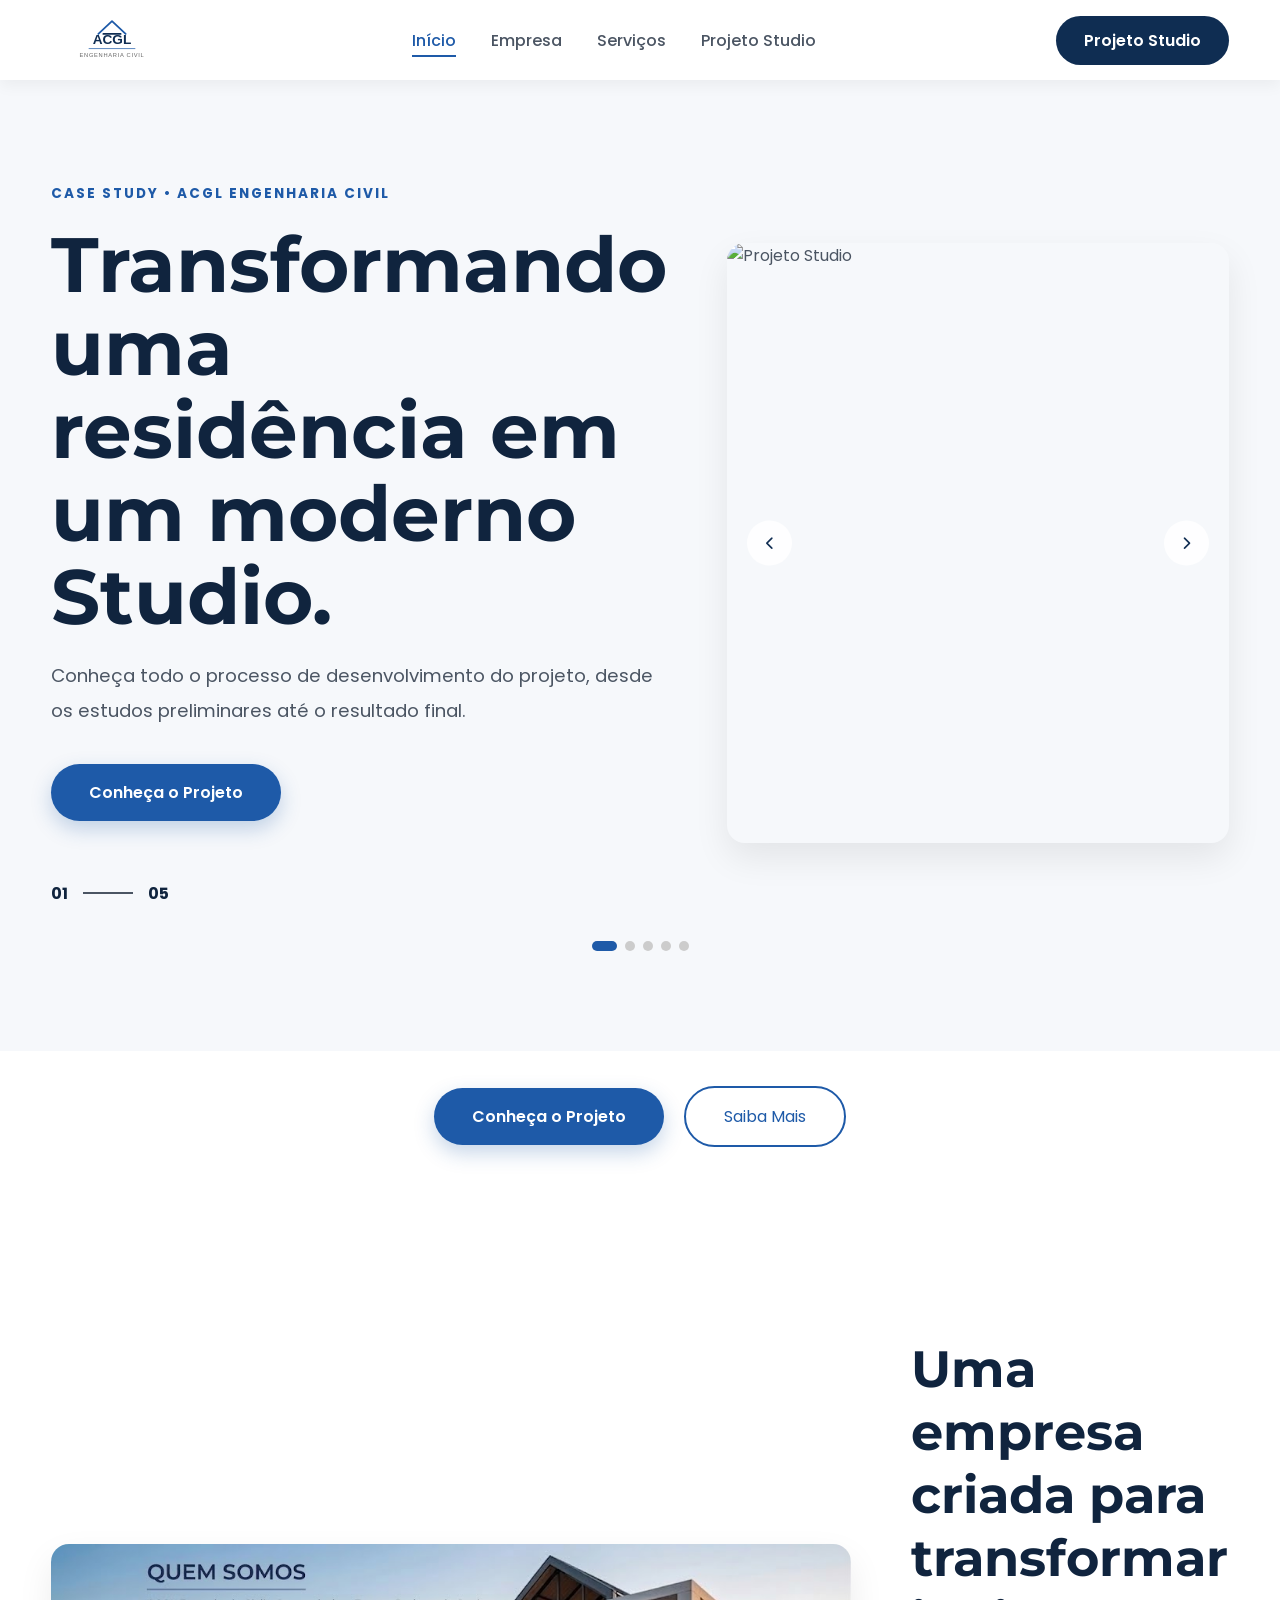
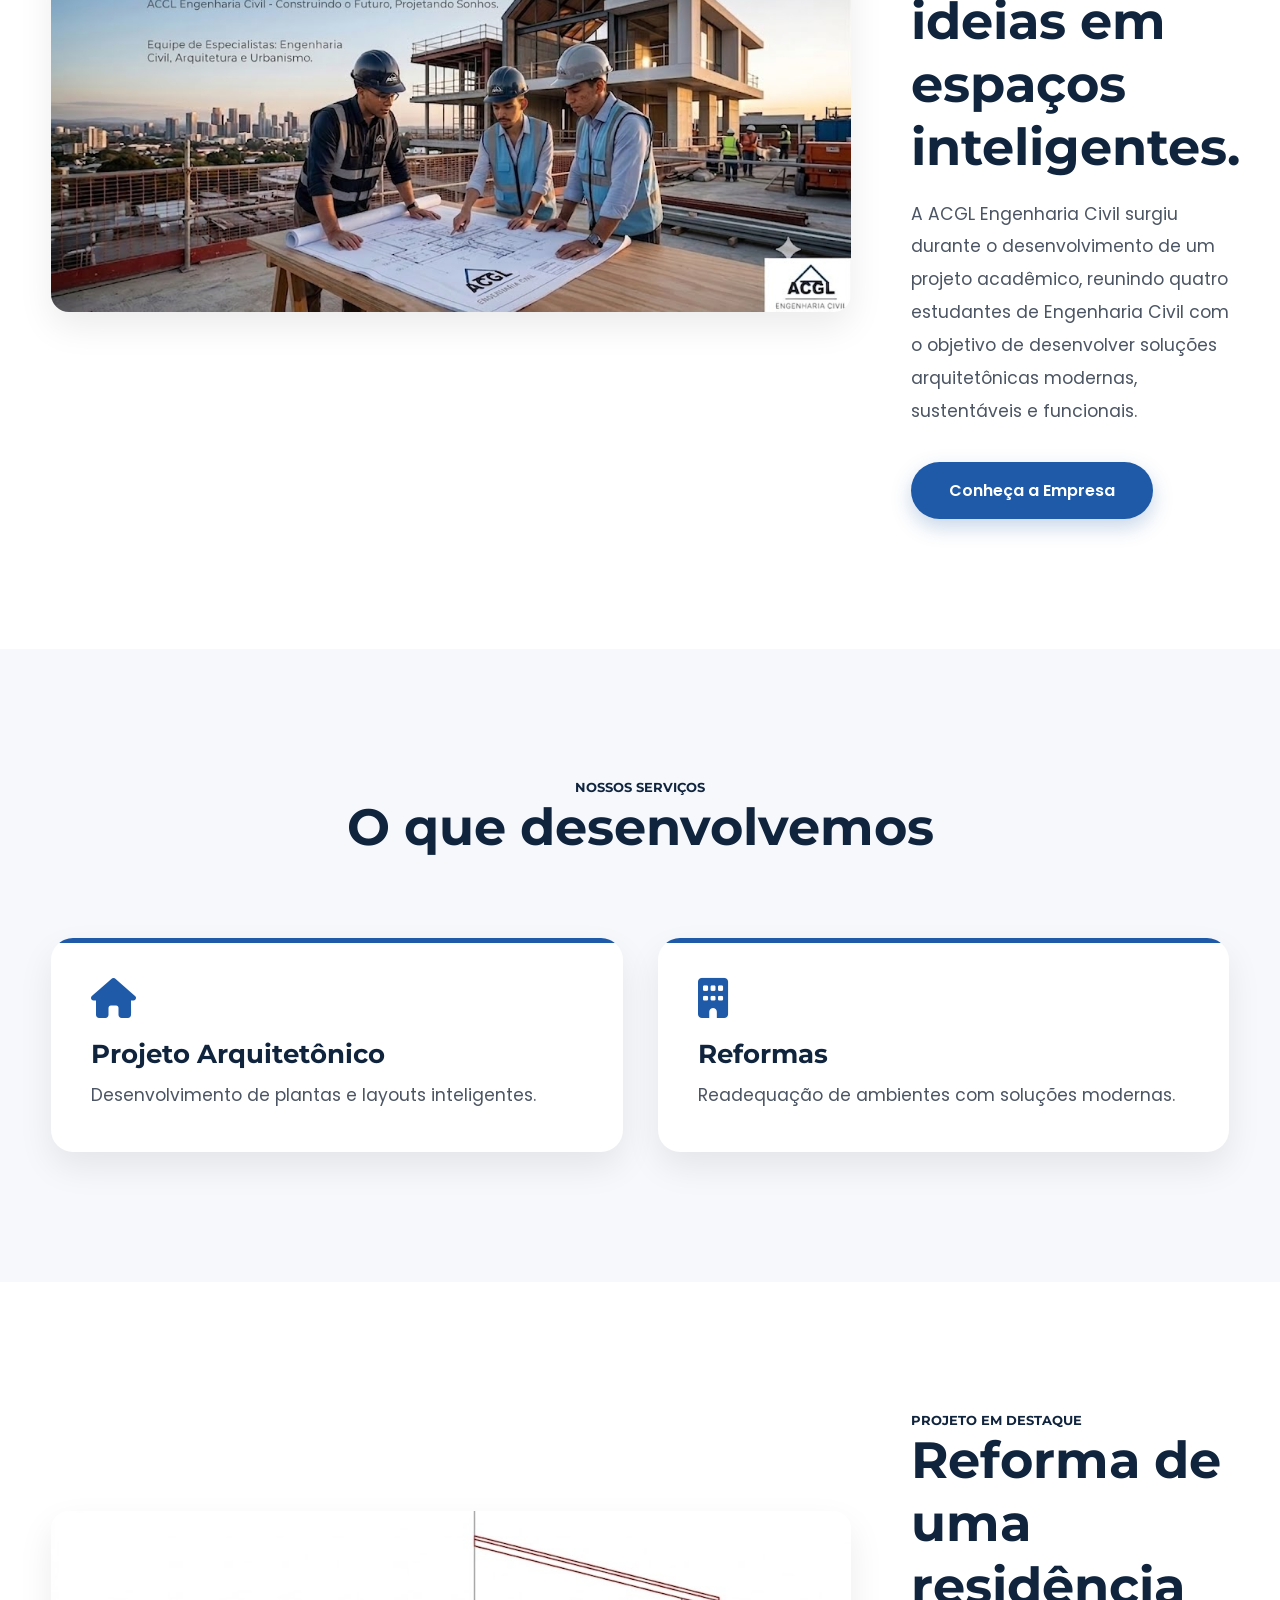
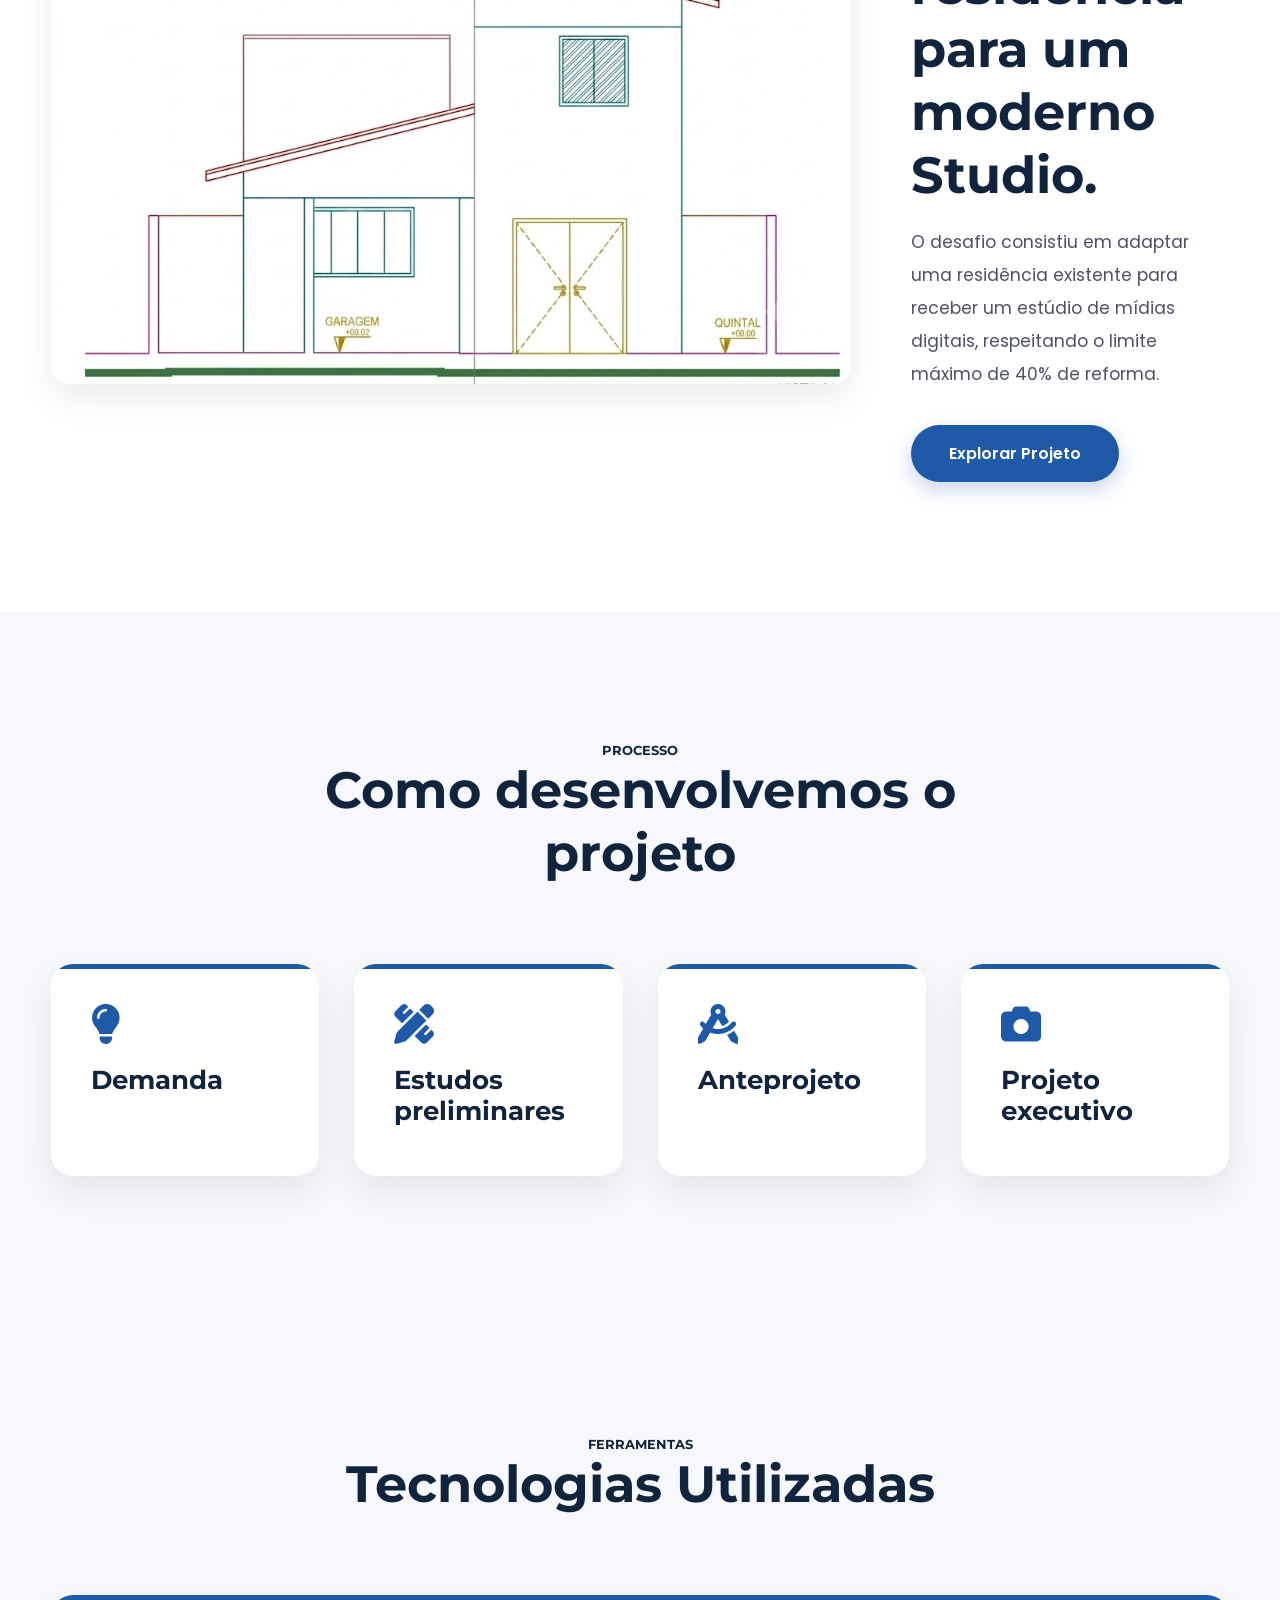
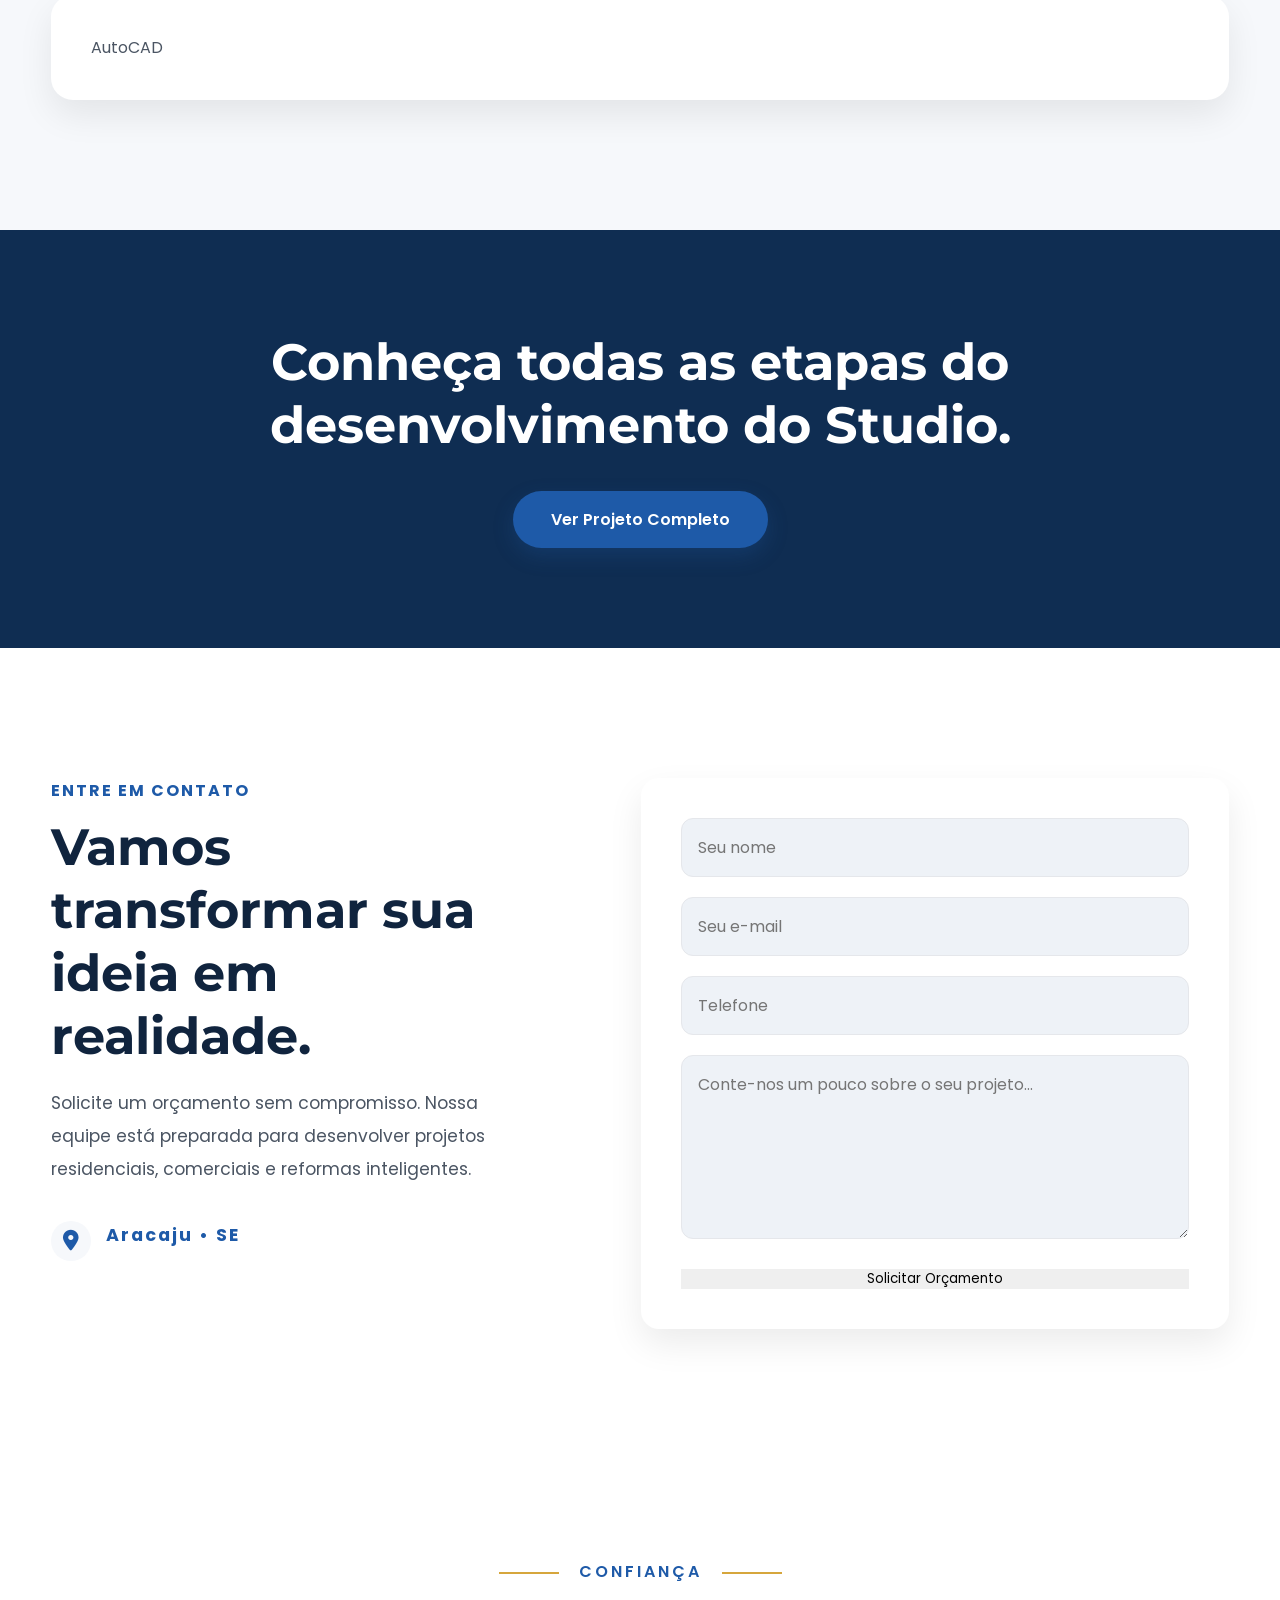
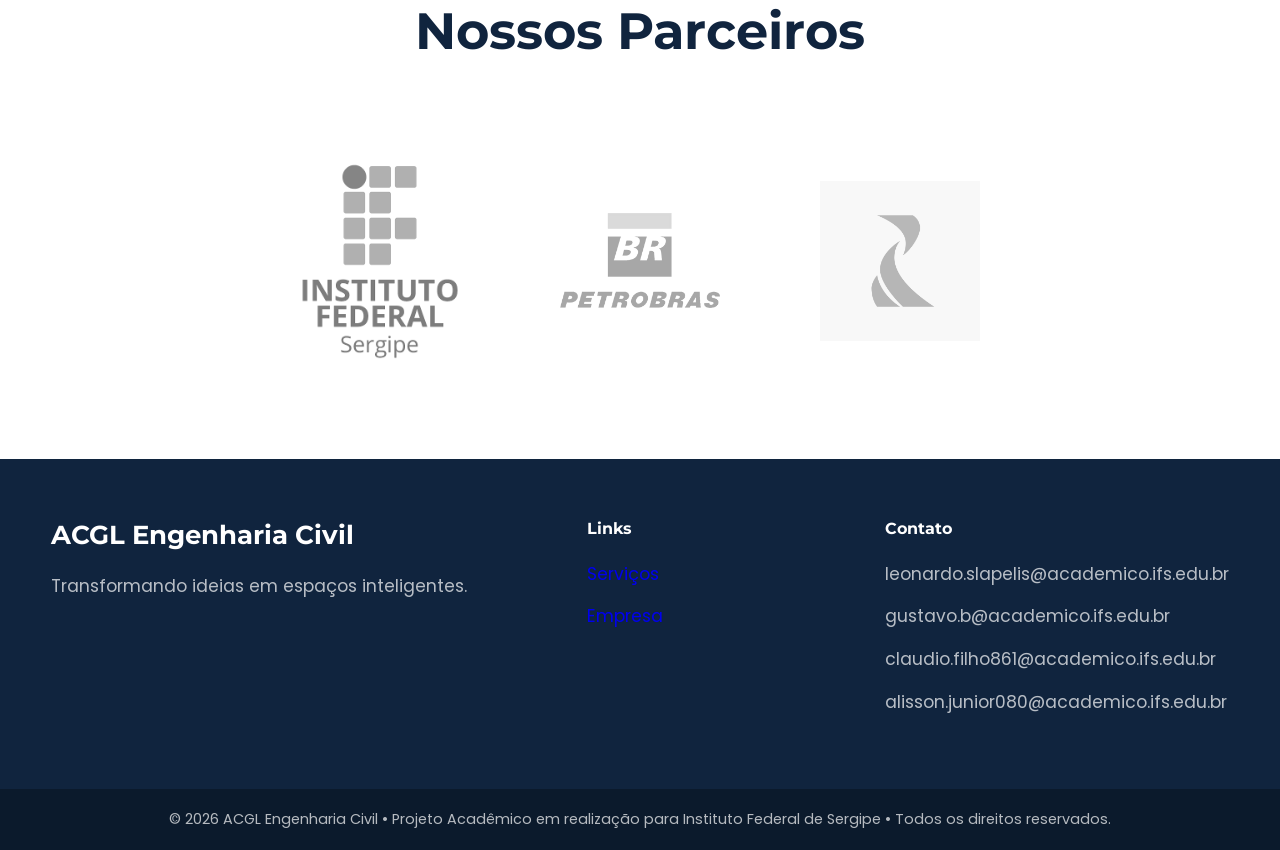
==== commit fb1cc3eb: "boa" ====
--- a/index.html
+++ b/index.html
@@ -6,7 +6,7 @@
     <meta charset="UTF-8">
     <meta name="viewport" content="width=device-width, initial-scale=1.0">
 
-    <title>ACGL Engenharia Civil</title>
+    <title>ACGL Engenharia  Civil</title>
 
     <link rel="stylesheet" href="css/style.css">
 
@@ -24,6 +24,7 @@
 
     <link rel="stylesheet" href="https://cdnjs.cloudflare.com/ajax/libs/font-awesome/6.6.0/css/all.min.css">
 
+    <script type="module" src="js/hero.js" defer></script>
 </head>
 
 <body>
@@ -50,15 +51,13 @@
 
                 <li><a href="paginas/servico.html">Serviços</a></li>
 
-                <li><a href="paginas/projetos.html">Projetos</a></li>
-
-                <li><a href="paginas/contato.html">Contato</a></li>
+                 <li><a href="paginas/paginastudio.html"> Projeto Studio </a></li>   
 
             </ul>
 
         </nav>
 
-        <a href="paginas/projeto-studio.html" class="btn-header">
+        <a href="/paginas/paginastudio.html" class="btn-header">
 
             Projeto Studio
 
@@ -70,37 +69,106 @@
 
     <!-- ================= HERO ================= -->
 
-    <section class="hero">
-
-    <div class="container">
+  <!-- ==================================================
+ HERO
+===================================================-->
+
+<section class="hero">
+
+    <div class="container hero-container">
 
         <div class="hero-text">
 
-            <span>ACGL ENGENHARIA CIVIL</span>
-
-            <h1>
-
-                Transformando uma residência em um moderno estúdio de mídias digitais.
-
+            <span id="heroCategoria">
+                CASE STUDY • ACGL ENGENHARIA CIVIL
+            </span>
+
+            <h1 id="heroTitulo">
+                Transformando uma residência em um moderno Studio.
             </h1>
 
-            <p>
-
-                Desenvolvemos uma proposta arquitetônica inovadora, transformando uma residência em um estúdio moderno, respeitando o limite máximo de 40% de reforma.
+            <p id="heroDescricao">
+
+                Conheça todo o processo de desenvolvimento do projeto,
+                desde os estudos preliminares até o resultado final.
 
             </p>
 
             <div class="hero-buttons">
 
-                <a href="pagina/projetostudio.html" class="btn">
+                <a href="paginas/paginastudio.html" class="btn">
 
                     Conheça o Projeto
 
                 </a>
 
+
+            </div>
+
+            <div class="hero-counter">
+
+                <span id="slideAtual">01</span>
+
+                <div class="linha"></div>
+
+                <span>05</span>
+
+            </div>
+
+        </div>
+
+        <div class="hero-image">
+
+            <button class="hero-btn prev">
+
+                <i class="fa-solid fa-chevron-left"></i>
+
+            </button>
+
+            <img
+                id="heroImagem"
+                src="imagens/hero/hero1.jpg"
+                alt="Projeto Studio">
+
+            <button class="hero-btn next">
+
+                <i class="fa-solid fa-chevron-right"></i>
+
+            </button>
+
+        </div>
+
+    </div>
+
+    <div class="hero-dots">
+
+        <span class="dot active"></span>
+
+        <span class="dot"></span>
+
+        <span class="dot"></span>
+
+        <span class="dot"></span>
+
+        <span class="dot"></span>
+
+    </div>
+
+</section>
+
+</section>
+
+            <div class="hero-buttons">
+
+                <a href="/paginas/paginastudio.html" class="btn">
+
+                    Conheça o Projeto
+
+                </a>
+
                 <a href="#" class="btn-outline">
 
-                    Portfólio
+                    Saiba Mais
 
                 </a>
 
@@ -108,55 +176,10 @@
 
         </div>
 
-        <div class="hero-image">
-  
-            <h2>Imagem do projeto finalizado em 3D</h2>
-            
-
-        </div>
 
     </div>
 
 </section>
-    <!-- ================= ESTATÍSTICAS ================= -->
-
-    <section class="numeros">
-
-    <div class="container">
-
-        <div>
-
-            <h2>xm²</h2>
-
-            <p>Área Reformada</p>
-
-        </div>
-
-        <div>
-
-            <h2></h2>
-
-            <p>Pavimentos</p>
-
-        </div>
-
-        <div>
-
-            <h2>40%</h2>
-
-            <p>Limite de Reforma</p>
-
-        </div>
-
-        <div>
-
-            <h2>04</h2>
-
-            <p>Integrantes</p>
-
-        </div>
-
-    </div>
 
 </section>
     <!-- ================= SOBRE ================= -->
@@ -167,13 +190,11 @@
 
             <div>
 
-                <img src="imagens/projetos/equipe.jpg" alt="Equipe">
-
-            </div>
-
-            <div>
-
-                <h5>QUEM SOMOS</h5>
+                 <img src="imagens/Quem somo eu e Alisson.png" alt="Equipe trabalhando" title="Equipe trabalhando"> 
+
+            </div>
+
+            <div>
 
                 <h2>Uma empresa criada para transformar ideias em espaços inteligentes.</h2>
 
@@ -232,15 +253,6 @@
 
             </div>
 
-            <div class="card">
-
-                <i class="fa-solid fa-cube"></i>
-
-                <h3>Modelagem 3D</h3>
-
-                <p>Visualização completa através de renders realistas.</p>
-
-            </div>
 
         </div>
 
@@ -254,7 +266,7 @@
 
             <div>
 
-                <img src="imagens/renders/studio.png" alt="Studio">
+                <img src="imagens/Antes x Depois vistas.jfif" alt="Studio" title="Casa X Studio">
 
             </div>
 
@@ -272,7 +284,7 @@
 
                 </p>
 
-                <a href="paginas/projeto-studio.html" class="btn">
+                <a href="paginas/paginasstudio.html" class="btn">
 
                     Explorar Projeto
 
@@ -302,7 +314,7 @@
 
                 <i class="fa-solid fa-lightbulb"></i>
 
-                <h3>Planejamento</h3>
+                <h3> Demanda </h3>
 
             </div>
 
@@ -310,7 +322,7 @@
 
                 <i class="fa-solid fa-pencil-ruler"></i>
 
-                <h3>Projeto</h3>
+                <h3> Estudos preliminares </h3>
 
             </div>
 
@@ -318,7 +330,7 @@
 
                 <i class="fa-solid fa-compass-drafting"></i>
 
-                <h3>Compatibilização</h3>
+                <h3> Anteprojeto </h3>
 
             </div>
 
@@ -326,7 +338,7 @@
 
                 <i class="fa-solid fa-camera"></i>
 
-                <h3>Resultado Final</h3>
+                <h3>Projeto executivo </h3>
 
             </div>
 
@@ -350,13 +362,6 @@
 
             <div class="card">AutoCAD</div>
 
-            <div class="card">SketchUp</div>
-
-            <div class="card">Revit</div>
-
-            <div class="card">Lumion</div>
-
-            <div class="card">BIM</div>
 
         </div>
 
@@ -372,7 +377,7 @@
 
         </h2>
 
-        <a href="paginas/projeto-studio.html" class="btn">
+        <a href="paginas/paginastudio.html" class="btn">
 
             Ver Projeto Completo
 
@@ -380,6 +385,95 @@
 
     </section>
 
+
+
+    <!--==================== CONTATO ====================-->
+
+<section id="contato-home" class="contato-home">
+
+    <div class="container">
+
+        <div class="contato-info">
+
+            <span>ENTRE EM CONTATO</span>
+
+            <h2>
+
+                Vamos transformar sua ideia em realidade.
+
+            </h2>
+
+            <p>
+
+                Solicite um orçamento sem compromisso.
+                Nossa equipe está preparada para desenvolver
+                projetos residenciais, comerciais e reformas
+                inteligentes.
+
+            </p>
+
+
+            <div class="info-item">
+
+                <i class="fa-solid fa-location-dot"></i>
+
+                <span>Aracaju • SE</span>
+
+            </div>
+
+        </div>
+
+        <form class="formulario">
+
+            <input
+                type="text"
+                placeholder="Seu nome"
+                required>
+
+            <input
+                type="email"
+                placeholder="Seu e-mail"
+                required>
+
+            <input
+                type="tel"
+                placeholder="Telefone">
+
+            <textarea
+                rows="6"
+                placeholder="Conte-nos um pouco sobre o seu projeto..."></textarea>
+
+            <button type="submit">
+
+                Solicitar Orçamento
+
+            </button>
+
+        </form>
+
+    </div>
+
+</section>
+
+<!--==================================================
+                PARCEIROS
+==================================================-->
+<section class="parceiros">
+    <div class="container">
+        <div class="titulo">
+            <span>CONFIANÇA</span>
+            <h2>Nossos Parceiros</h2>
+        </div>
+        
+        <div class="parceiros-grid">
+            <!--  caminho correto das suas imagens -->
+             <img src="imagens/ifs.png" alt="Empresa Parceira 1" tiltle="IFS">
+            <img src="imagens/petro.png" alt="Empresa Parceira 2" title="Petrobras">
+            <img src="imagens/energisa.png" alt="Empresa Parceira 3" title="Energisa">
+    
+        </div>
+    </div>
+</section>
     <!-- ================= FOOTER ================= -->
 
     <footer>
@@ -388,7 +482,7 @@
 
             <div>
 
-                <h3>▲ ACGL Engenharia Civil</h3>
+                <h3>  ACGL Engenharia Civil</h3>
 
                 <p>
 
@@ -401,12 +495,9 @@
             <div>
 
                 <h4>Links</h4>
-
-                <p>Empresa</p>
-
-                <p>Projetos</p>
-
-                <p>Contato</p>
+                   
+           <a href="paginas/servico.html"> <p>Serviços</p> </a>   
+        <a href="paginas/empresa.html"> <p>Empresa</p> </a>
 
             </div>
 
@@ -414,9 +505,11 @@
 
                 <h4>Contato</h4>
 
-                <p>(79) 99999-9999</p>
-
-                <p>contato@acgl.com.br</p>
+                <p> leonardo.slapelis@academico.ifs.edu.br </p>
+                <p> gustavo.b@academico.ifs.edu.br </p>
+                <p>  claudio.filho861@academico.ifs.edu.br </p> 
+                <p> alisson.junior080@academico.ifs.edu.br </p>
+
 
             </div>
 
@@ -424,7 +517,7 @@
 
         <div class="copy">
 
-            © 2026 ACGL Engenharia Civil • Projeto Acadêmico
+            © 2026 ACGL Engenharia Civil • Projeto Acadêmico em realização para Instituto Federal de Sergipe • Todos os direitos reservados.
 
         </div>
 
--- a/css/style.css
+++ b/css/style.css
@@ -1,6 +1,12 @@
+/*==================================================
+                GOOGLE FONTS
+==================================================*/
+
+@import url('https://fonts.googleapis.com/css2?family=Montserrat:wght@500;600;700;800&family=Poppins:wght@300;400;500;600&display=swap');
+
 /*==================================================
                 RESET
-===================================================*/
+==================================================*/
 
 *{
     margin:0;
@@ -16,19 +22,23 @@
 
     font-family:'Poppins',sans-serif;
 
-    color:var(--texto);
-
-    background:var(--branco);
+    color:#4B5563;
+
+    background:#FFFFFF;
 
     overflow-x:hidden;
 
+    text-rendering:optimizeLegibility;
+
 }
 
 img{
 
-    max-width:100%;
     display:block;
 
+    width: 800px;
+    height: 100;
+
 }
 
 a{
@@ -42,297 +52,815 @@
     list-style:none;
 
 }
-/*==================================================
-                VARIÁVEIS
-===================================================*/
+
+button{
+
+    font-family:inherit;
+
+}
+
+/*==================================================
+                ROOT
+==================================================*/
 
 :root{
 
-    --azul:#0F2D52;
-
-    --azul-claro:#1E5AA8;
-
-    --cinza:#F5F7FA;
-
-    --cinza-escuro:#666;
-
-    --texto:#444;
-
-    --branco:#FFF;
-
-    --sombra:0 15px 40px rgba(0,0,0,.08);
-
-    --borda:15px;
-
-    --transicao:.35s;
-
-}
-
-/*================ HEADER =================*/
-
-header{
-
-    position:fixed;
+    /* Cores */
+
+    --primary:#0F2D52;
+
+    --secondary:#1E5AA8;
+
+    --accent:#D6A63C;
+
+    --white:#FFFFFF;
+
+    --gray:#F6F8FB;
+
+    --gray-2:#EEF2F7;
+
+    --text:#4B5563;
+
+    --title:#10243E;
+
+    /* Radius */
+
+    --radius-sm:12px;
+
+    --radius-md:18px;
+
+    --radius-lg:28px;
+
+    --radius-xl:50px;
+
+    /* Sombras */
+
+    --shadow-sm:0 5px 15px rgba(0,0,0,.05);
+
+    --shadow-md:0 15px 35px rgba(0,0,0,.08);
+
+    --shadow-lg:0 30px 60px rgba(0,0,0,.12);
+
+    /* Espaçamentos */
+
+    --space-xs:12px;
+
+    --space-sm:20px;
+
+    --space-md:35px;
+
+    --space-lg:60px;
+
+    --space-xl:100px;
+
+    --space-xxl:150px;
+
+    /* Transição */
+
+    --transition:.35s ease;
+
+}
+/*==================================================
+                TIPOGRAFIA
+==================================================*/
+
+h1,
+h2,
+h3,
+h4,
+h5{
+
+    font-family:'Montserrat',sans-serif;
+
+    color:var(--title);
+
+}
+
+h1{
+
+    font-size:clamp(3rem,6vw,5rem);
+
+    line-height:1.08;
+
+}
+
+h2{
+
+    font-size:clamp(2.3rem,4vw,3.2rem);
+
+}
+
+h3{
+
+    font-size:1.6rem;
+
+}
+
+p{
+
+    font-size:1.08rem;
+
+    line-height:1.9;
+
+    color:var(--text);
+
+}
+/*==================================================
+                SCROLL
+==================================================*/
+
+::-webkit-scrollbar{
+
+    width:10px;
+
+}
+
+::-webkit-scrollbar-track{
+
+    background:#EEF2F7;
+
+}
+
+::-webkit-scrollbar-thumb{
+
+    background:#1E5AA8;
+
+    border-radius:20px;
+
+}
+
+::-webkit-scrollbar-thumb:hover{
+
+    background:#0F2D52;
+
+}
+::selection{
+
+    background:#1E5AA8;
+
+    color:white;
+
+}
+/*==================================================
+                CONTAINER
+==================================================*/
+
+.container{
+
+    width:min(92%,1360px);
+
+    margin:auto;
+
+}
+section{
+
+    padding:130px 0;
+
+}
+.titulo{
+
+    text-align:center;
+
+    max-width:800px;
+
+    margin:0 auto 80px;
+
+}
+
+.titulo span{
+
+    display:inline-block;
+
+    color:var(--secondary);
+
+    font-weight:600;
+
+    letter-spacing:3px;
+
+    margin-bottom:15px;
+
+    position:relative;
+
+}
+
+.titulo span::before{
+
+    content:"";
+
+    width:60px;
+
+    height:2px;
+
+    background:var(--accent);
+
+    position:absolute;
+
+    left:-80px;
+
+    top:50%;
+
+}
+
+.titulo span::after{
+
+    content:"";
+
+    width:60px;
+
+    height:2px;
+
+    background:var(--accent);
+
+    position:absolute;
+
+    right:-80px;
+
+    top:50%;
+
+}
+.card{
+
+    background:white;
+
+    padding:40px;
+
+    border-radius:22px;
+
+    box-shadow:var(--shadow-md);
+
+    transition:var(--transition);
+
+    overflow:hidden;
+
+    position:relative;
+
+}
+
+.card::before{
+
+    content:"";
+
+    position:absolute;
 
     top:0;
 
+    left:0;
+
     width:100%;
 
-    z-index:1000;
-
-    background:#ffffff;
-
-    box-shadow:0 5px 20px rgba(0,0,0,.08);
-
-}
-
-header .container{
-
-    display:flex;
-
-    justify-content:space-between;
+    height:5px;
+
+    background:var(--secondary);
+
+}
+
+.card:hover{
+
+    transform:translateY(-12px);
+
+    box-shadow:var(--shadow-lg);
+
+}
+
+.btn{
+
+    display:inline-flex;
+
+    justify-content:center;
 
     align-items:center;
 
-    height:90px;
-
-}
-
-.logo img{
-
-    height:60px;
-
-}
-
-nav ul{
-
-    display:flex;
-
-    gap:35px;
-
-}
-
-nav a{
-
-    color:#444;
-
-    font-weight:500;
-
-    transition:.3s;
-
-}
-
-nav a:hover{
-
-    color:#1E5AA8;
-
-}
-
-.active{
-
-    color:#1E5AA8;
-
-}
-
-.btn-header{
-
-    background:#1E5AA8;
-
-    color:#FFF;
-
-    padding:14px 28px;
-
-    border-radius:40px;
-
-    transition:.3s;
-
-}
-
-.btn-header:hover{
-
-    background:#0F2D52;
-
-}
-/*  HEro       */
-.hero{
-
-    padding-top:150px;
-
-    min-height:100vh;
-
-    display:flex;
+    gap:10px;
+
+    padding:16px 38px;
+
+    border-radius:999px;
+
+    background:var(--secondary);
+
+    color:white;
+
+    font-weight:600;
+
+    transition:var(--transition);
+
+    box-shadow:0 8px 20px rgba(30,90,168,.25);
+
+}
+
+.btn:hover{
+
+    background:var(--primary);
+
+    transform:translateY(-4px);
+
+}
+
+.btn-outline{
+
+    display:inline-flex;
+
+    justify-content:center;
 
     align-items:center;
 
-    background:#F5F7FA;
-
-}
-
-.hero .container{
-
-    display:grid;
-
-    grid-template-columns:1fr 1fr;
-
-    gap:60px;
-
-    align-items:center;
-
-}
-
-.hero h1{
-
-    font-size:60px;
-
-    color:#0F2D52;
-
-    margin:20px 0;
-
-}
-
-.hero p{
-
-    font-size:18px;
-
-    margin-bottom:35px;
-
-}
-
-.hero-buttons{
-
-    display:flex;
-
-    gap:20px;
-
-}
-
-.hero-image img{
-
-    border-radius:25px;
-
-    box-shadow:0 20px 40px rgba(0,0,0,.15);
-
-}
-
-.container{
-
-    width:90%;
-
-    max-width:1200px;
-
-    margin:auto;
-
-}
-h1,h2,h3,h4{
-
-    font-family:'Montserrat',sans-serif;
-
-    color:var(--azul);
-
-}
-
-h1{
-
-    font-size:60px;
-
-    line-height:1.2;
-
-}
-
-h2{
-
-    font-size:42px;
-
-}
-
-h3{
-
-    font-size:24px;
-
-}
-
-p{
-
-    color:var(--texto);
-
-    font-size:17px;
-
-    line-height:1.8;
-
-}
-section{
-
-    padding:100px 0;
-
-}
-.btn{
-
-    display:inline-block;
-
-    background:var(--azul-claro);
-
-    color:#fff;
-
-    padding:15px 40px;
-
-    border-radius:50px;
-
-    font-weight:600;
-
-    transition:var(--transicao);
-
-}
-
-.btn:hover{
-
-    background:var(--azul);
-
-    transform:translateY(-4px);
-
-}
-.titulo{
-
-    text-align:center;
-
-    margin-bottom:70px;
-
-}
-
-.titulo h5{
-
-    color:var(--azul-claro);
-
-    letter-spacing:3px;
-
-    margin-bottom:15px;
-
-    font-weight:600;
-
-}
-
-.titulo h2{
-
-    max-width:700px;
-
-    margin:auto;
-
-}
-.card{
-
-    background:#FFF;
-
-    padding:35px;
-
-    border-radius:var(--borda);
-
-    box-shadow:var(--sombra);
-
-    transition:var(--transicao);
-
-}
-
-.card:hover{
-
-    transform:translateY(-10px);
-
+    padding:16px 38px;
+
+    border-radius:999px;
+
+    border:2px solid var(--secondary);
+
+    color:var(--secondary);
+
+    transition:var(--transition);
+
+}
+
+.btn-outline:hover{
+
+    background:var(--secondary);
+
+    color:white;
+
+}
+/*==================================================
+                HEADER & NAVEGAÇÃO
+==================================================*/
+header {
+    background: var(--white);
+    padding: 15px 0;
+    position: sticky;
+    top: 0;
+    z-index: 1000;
+    box-shadow: var(--shadow-sm);
+}
+
+header .container {
+    display: flex;
+    justify-content: space-between;
+    align-items: center;
+}
+
+.logo img {
+    height: 50px;
+    width: auto;
+}
+
+nav ul {
+    display: flex;
+    gap: var(--space-md);
+}
+
+nav a {
+    color: var(--text);
+    font-weight: 500;
+    font-size: 1rem;
+    position: relative;
+    padding-bottom: 5px;
+    transition: var(--transition);
+}
+
+nav a:hover, 
+nav a.active {
+    color: var(--secondary);
+}
+
+nav a::after {
+    content: '';
+    position: absolute;
+    bottom: 0;
+    left: 0;
+    width: 0;
+    height: 2px;
+    background: var(--secondary);
+    transition: var(--transition);
+}
+
+nav a:hover::after, 
+nav a.active::after {
+    width: 100%;
+}
+
+.btn-header {
+    background: var(--primary);
+    color: var(--white);
+    padding: 12px 28px;
+    border-radius: var(--radius-lg);
+    font-weight: 600;
+    transition: var(--transition);
+}
+
+.btn-header:hover {
+    background: var(--accent);
+    transform: translateY(-2px);
+}
+
+/*==================================================
+                HERO SECTION
+==================================================*/
+.hero {
+    background: var(--gray);
+    position: relative;
+    padding: var(--space-xl) 0;
+}
+
+.hero-container {
+    display: grid;
+    grid-template-columns: 1fr 1fr;
+    gap: var(--space-lg);
+    align-items: center;
+}
+
+#heroCategoria {
+    display: inline-block;
+    color: var(--secondary);
+    font-weight: 700;
+    font-size: 0.85rem;
+    letter-spacing: 2px;
+    margin-bottom: var(--space-sm);
+}
+
+.hero-text h1 {
+    margin-bottom: var(--space-sm);
+}
+
+.hero-text p {
+    font-size: 1.15rem;
+    margin-bottom: var(--space-md);
+}
+
+.hero-buttons {
+    display: flex;
+    gap: var(--space-sm);
+    margin-bottom: var(--space-lg);
+}
+
+.hero-image {
+    position: relative;
+    border-radius: var(--radius-md);
+    overflow: hidden;
+    box-shadow: var(--shadow-md);
+}
+
+.hero-image img {
+    aspect-ratio: 4/3;
+    object-fit: cover;
+}
+
+.hero-btn {
+    position: absolute;
+    top: 50%;
+    transform: translateY(-50%);
+    background: rgba(255, 255, 255, 0.9);
+    color: var(--primary);
+    border: none;
+    width: 45px;
+    height: 45px;
+    border-radius: 50%;
+    cursor: pointer;
+    display: grid;
+    place-items: center;
+    transition: var(--transition);
+    z-index: 10;
+}
+
+.hero-btn:hover {
+    background: var(--secondary);
+    color: var(--white);
+}
+
+.hero-btn.prev { left: var(--space-sm); }
+.hero-btn.next { right: var(--space-sm); }
+
+.hero-dots {
+    display: flex;
+    justify-content: center;
+    gap: 8px;
+    margin-top: var(--space-md);
+}
+
+.dot {
+    width: 10px;
+    height: 10px;
+    border-radius: 50%;
+    background: #ccc;
+    cursor: pointer;
+    transition: var(--transition);
+}
+
+.dot.active {
+    background: var(--secondary);
+    width: 25px;
+    border-radius: 10px;
+}
+
+.hero-counter {
+    display: flex;
+    align-items: center;
+    gap: 15px;
+    font-family: var(--font-heading);
+    font-weight: 700;
+    color: var(--title);
+}
+
+.hero-counter .linha {
+    width: 50px;
+    height: 2px;
+    background: var(--text);
+}
+
+/*==================================================
+                SOBRE E PROJETOS
+==================================================*/
+.sobre .container,
+.projeto .container {
+    display: grid;
+    grid-template-columns: 1fr 1fr;
+    gap: var(--space-lg);
+    align-items: center;
+}
+
+.sobre img,
+.projeto img {
+    border-radius: var(--radius-md);
+    box-shadow: var(--shadow-md);
+}
+
+.sobre h2,
+.projeto h2 {
+    margin-bottom: var(--space-sm);
+}
+
+.sobre p,
+.projeto p {
+    margin-bottom: var(--space-md);
+}
+
+/*==================================================
+                GRIDS DE CARDS
+==================================================*/
+.servicos, .etapas, .tecnologias {
+    background: var(--gray);
+}
+
+.cards {
+    display: grid;
+    grid-template-columns: repeat(auto-fit, minmax(250px, 1fr));
+    gap: var(--space-md);
+}
+
+.card i {
+    font-size: 2.5rem;
+    color: var(--secondary);
+    margin-bottom: var(--space-sm);
+    transition: var(--transition);
+}
+
+.card:hover i {
+    transform: scale(1.1);
+    color: var(--primary);
+}
+
+.card h3 {
+    margin-bottom: 10px;
+}
+
+/*==================================================
+                CTA
+==================================================*/
+.cta {
+    background: var(--primary);
+    text-align: center;
+    padding: var(--space-xl) 0;
+}
+
+.cta h2 {
+    color: var(--white);
+    max-width: 800px;
+    margin: 0 auto var(--space-md);
+}
+
+/*==================================================
+                CONTATO
+==================================================*/
+.contato-home .container {
+    display: grid;
+    grid-template-columns: 1fr 1.2fr;
+    gap: var(--space-xl);
+}
+
+.contato-info span {
+    color: var(--secondary);
+    font-weight: 700;
+    letter-spacing: 2px;
+    margin-bottom: var(--space-xs);
+    display: block;
+}
+
+.contato-info h2 {
+    margin-bottom: var(--space-sm);
+}
+
+.contato-info p {
+    margin-bottom: var(--space-md);
+}
+
+.info-item {
+    display: flex;
+    align-items: center;
+    gap: 15px;
+    margin-bottom: var(--space-sm);
+    font-size: 1.1rem;
+    color: var(--title);
+    font-weight: 500;
+}
+
+.info-item i {
+    color: var(--secondary);
+    font-size: 1.3rem;
+    width: 40px;
+    height: 40px;
+    background: var(--gray);
+    display: grid;
+    place-items: center;
+    border-radius: 50%;
+}
+
+.formulario {
+    background: var(--white);
+    padding: 40px;
+    border-radius: var(--radius-md);
+    box-shadow: var(--shadow-md);
+    display: flex;
+    flex-direction: column;
+    gap: var(--space-sm);
+}
+
+.formulario input,
+.formulario textarea {
+    width: 100%;
+    padding: 16px;
+    border: 1px solid #E5E7EB;
+    border-radius: var(--radius-sm);
+    font-family: inherit;
+    font-size: 1rem;
+    color: var(--text);
+    background: var(--gray-2);
+    transition: var(--transition);
+}
+
+.formulario input:focus,
+.formulario textarea:focus {
+    outline: none;
+    border-color: var(--secondary);
+    background: var(--white);
+    box-shadow: 0 0 0 4px rgba(30, 90, 168, 0.1);
+}
+
+.formulario button {
+    cursor: pointer;
+    border: none;
+    margin-top: 10px;
+}
+
+/*==================================================
+                FOOTER
+==================================================*/
+footer {
+    background: var(--title);
+    color: rgba(255, 255, 255, 0.7);
+    padding-top: var(--space-lg);
+}
+
+footer .container {
+    display: grid;
+    grid-template-columns: 2fr 1fr 1fr;
+    gap: var(--space-lg);
+    margin-bottom: var(--space-lg);
+}
+
+footer h3, footer h4 {
+    color: var(--white);
+    margin-bottom: var(--space-sm);
+}
+
+footer p {
+    color: inherit;
+    margin-bottom: 10px;
+}
+
+.copy {
+    text-align: center;
+    padding: 20px;
+    background: #0B1A2C;
+    font-size: 0.9rem;
+}
+
+/*==================================================
+                RESPONSIVIDADE
+==================================================*/
+@media (max-width: 992px) {
+    .hero-container,
+    .sobre .container,
+    .projeto .container,
+    .contato-home .container {
+        grid-template-columns: 1fr;
+        text-align: center;
+    }
+
+    .hero-buttons {
+        justify-content: center;
+    }
+
+    .contato-info {
+        text-align: center;
+    }
+
+    .info-item {
+        justify-content: center;
+    }
+
+    footer .container {
+        grid-template-columns: 1fr;
+        text-align: center;
+    }
+}
+
+@media (max-width: 768px) {
+    header .container {
+        flex-direction: column;
+        gap: 15px;
+    }
+
+    nav ul {
+        flex-wrap: wrap;
+        justify-content: center;
+        gap: 15px;
+    }
+
+    section {
+        padding: 80px 0;
+    }
+    
+    .titulo span::before,
+    .titulo span::after {
+        display: none; /* Remove linhas do título no mobile para não quebrar layout */
+    }
+}
+
+/*==================================================
+      BOTÕES SOLTOS (DEPOIS DA HERO)
+==================================================*/
+/* Essa regra pega apenas os botões que estão fora do texto principal da hero */
+.hero-buttons:not(.hero-text .hero-buttons) {
+    display: flex;
+    justify-content: center; /* Centraliza os botões horizontalmente */
+    align-items: center;
+    width: 100%;
+    margin-top: var(--space-md);
+    margin-bottom: var(--space-lg);
+    gap: var(--space-sm);
+}
+
+/*==================================================
+                PARCEIROS
+==================================================*/
+.parceiros {
+    background: var(--white); 
+    padding: var(--space-xl) 0;
+}
+
+.parceiros-grid {
+    display: flex;
+    flex-wrap: wrap;
+    justify-content: center;
+    align-items: center;
+    gap: var(--space-xl);
+    padding-top: var(--space-sm);
+}
+
+.parceiros-grid img {
+    max-width: 160px; /* Tamanho máximo para não quebrar o layout */
+    height: auto;
+    object-fit: contain;
+    /* Deixa os logos cinzas e um pouco transparentes por padrão */
+    filter: grayscale(100%) opacity(0.6); 
+    transition: var(--transition);
+}
+
+/* Efeito ao passar o mouse */
+.parceiros-grid img:hover {
+    filter: grayscale(0%) opacity(1);
+    transform: scale(1.05);
+}
+
+/* Ajuste de espaçamento para celulares */
+@media (max-width: 768px) {
+    .parceiros-grid {
+        gap: var(--space-md);
+    }
+    
+    .parceiros-grid img {
+        max-width: 120px;
+    }
 }
